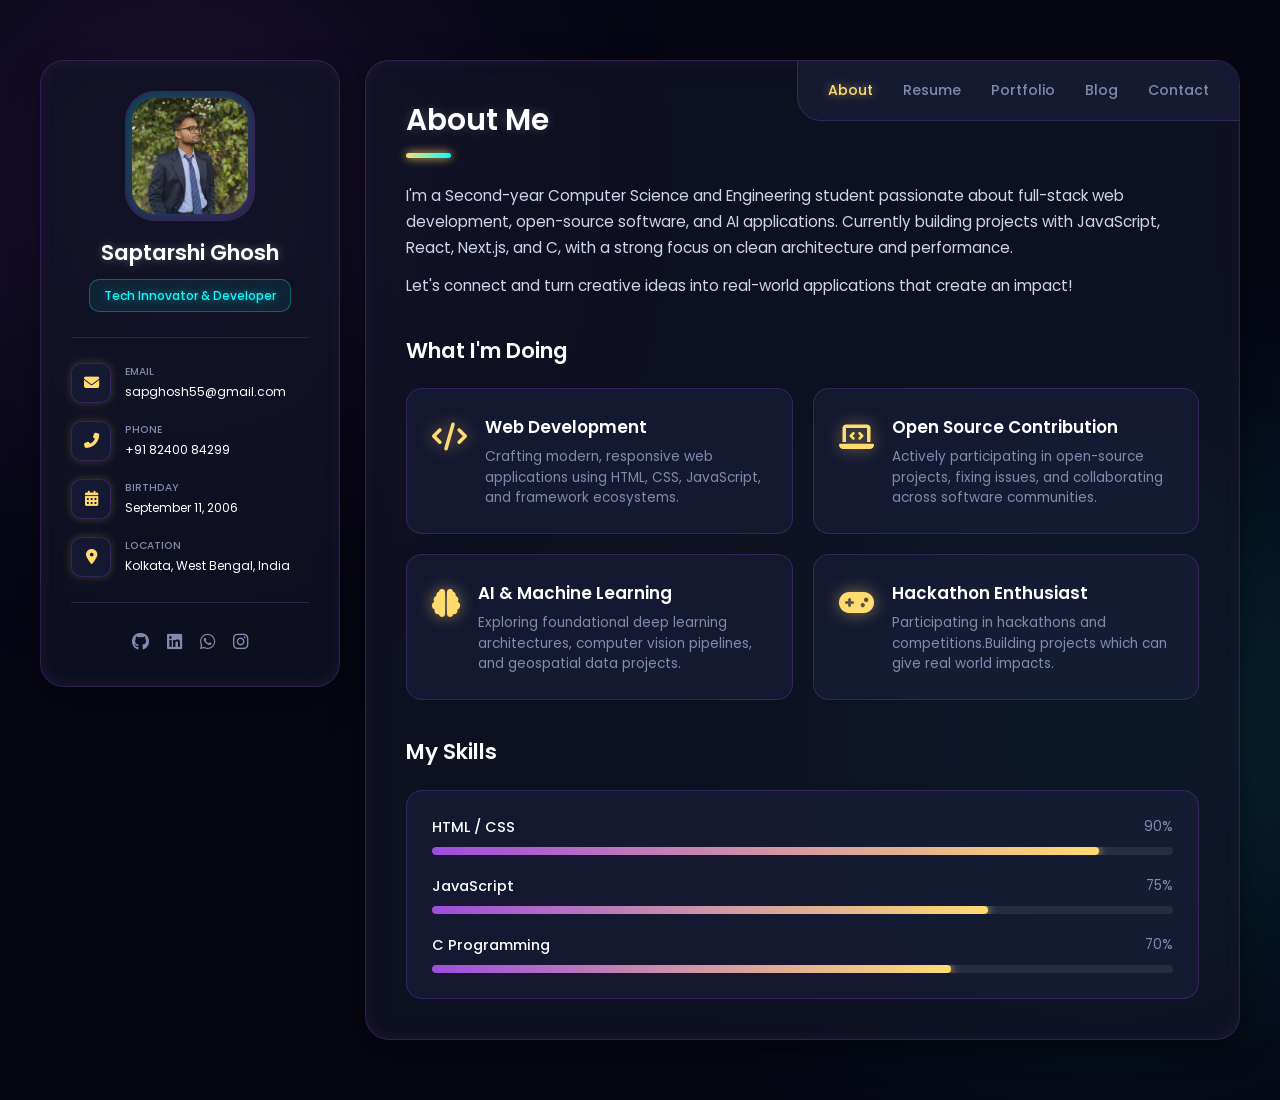
==== index.html @ 4996ea1c "changed formats" ====
<!DOCTYPE html>
<html lang="en">

<head>
  <meta charset="UTF-8">
  <meta name="viewport" content="width=device-width, initial-scale=1.0">
  <title>Saptarshi Ghosh — Portfolio</title>
  <link rel="stylesheet" href="style.css">

  <!-- Google Fonts: Poppins -->
  <link rel="preconnect" href="https://fonts.googleapis.com">
  <link rel="preconnect" href="https://fonts.gstatic.com" crossorigin>
  <link href="https://fonts.googleapis.com/css2?family=Poppins:wght@300;400;500;600;700&display=swap" rel="stylesheet">

  <!-- Font Awesome Icons -->
  <link rel="stylesheet" href="https://cdnjs.cloudflare.com/ajax/libs/font-awesome/6.5.0/css/all.min.css">

  <!-- Google Analytics -->
  <script async src="https://www.googletagmanager.com/gtag/js?id=G-98OLQV9E3Q"></script>
  <script>
    window.dataLayer = window.dataLayer || [];
    function gtag() { dataLayer.push(arguments); }
    gtag('js', new Date());
    gtag('config', 'G-98OLQV9E3Q');
  </script>
</head>

<body>

  <div class="main-container">

    <!-- LEFT SIDEBAR -->
    <aside class="sidebar">
      <div class="sidebar-info">
        <div class="avatar-box">
          <img src="photo.jpeg" alt="Saptarshi Ghosh">
        </div>

        <h1 class="name">Saptarshi Ghosh</h1>
        <p class="title">Tech Innovator & Developer</p>
      </div>

      <div class="separator"></div>

      <div class="contacts-list">
        <div class="contact-item">
          <div class="icon-box">
            <i class="fas fa-envelope"></i>
          </div>
          <div class="contact-info">
            <p class="contact-title">EMAIL</p>
            <a href="mailto:sapghosh55@gmail.com" class="contact-link">sapghosh55@gmail.com</a>
          </div>
        </div>

        <div class="contact-item">
          <div class="icon-box">
            <i class="fas fa-phone-alt"></i>
          </div>
          <div class="contact-info">
            <p class="contact-title">PHONE</p>
            <a href="tel:+918240084299" class="contact-link">+91 82400 84299</a>
          </div>
        </div>

        <div class="contact-item">
          <div class="icon-box">
            <i class="fas fa-calendar-alt"></i>
          </div>
          <div class="contact-info">
            <p class="contact-title">BIRTHDAY</p>
            <time datetime="2006-09-11">September 11, 2006</time>
          </div>
        </div>

        <div class="contact-item">
          <div class="icon-box">
            <i class="fas fa-map-marker-alt"></i>
          </div>
          <div class="contact-info">
            <p class="contact-title">LOCATION</p>
            <address>Kolkata, West Bengal, India</address>
          </div>
        </div>
      </div>

      <div class="separator"></div>

      <div class="sidebar-socials">
        <a href="https://github.com/sapghosh55-lab" target="_blank"><i class="fab fa-github"></i></a>
        <a href="https://linkedin.com/in/saptarshi-ghosh-217566382" target="_blank"><i class="fab fa-linkedin"></i></a>
        <a href="https://wa.me/918240084299" target="_blank"><i class="fab fa-whatsapp"></i></a>
        <a href="https://instagram.com/rogersrift" target="_blank"><i class="fab fa-instagram"></i></a>
      </div>
    </aside>

    <!-- MAIN CONTENT AREA -->
    <main class="main-content">

      <!-- NAVBAR -->
      <nav class="navbar">
        <ul class="navbar-list">
          <li class="navbar-item"><a href="#about" class="navbar-link active">About</a></li>
          <li class="navbar-item"><a href="#resume" class="navbar-link">Resume</a></li>
          <li class="navbar-item"><a href="#portfolio" class="navbar-link">Portfolio</a></li>
          <li class="navbar-item"><a href="#blog" class="navbar-link">Blog</a></li>
          <li class="navbar-item"><a href="#contact" class="navbar-link">Contact</a></li>
        </ul>
      </nav>

      <!-- ABOUT SECTION -->
      <section id="about" class="tab-content active">
        <header>
          <h2 class="article-title">About Me</h2>
        </header>

        <section class="about-text">
          <p>
            I'm a Second-year Computer Science and Engineering student passionate about full-stack web development,
            open-source software, and AI applications. Currently building projects with JavaScript, React, Next.js, and
            C, with a strong focus on clean architecture and performance.
          </p>
          <p>
            Let's connect and turn creative ideas into real-world applications that create an impact!
          </p>
        </section>

        <!-- WHAT I'M DOING -->
        <section class="service">
          <h3 class="service-title">What I'm Doing</h3>

          <div class="service-grid">

            <div class="service-item">
              <div class="service-icon-box">
                <i class="fas fa-code"></i>
              </div>
              <div class="service-content-box">
                <h4 class="service-item-title">Web Development</h4>
                <p class="service-item-text">
                  Crafting modern, responsive web applications using HTML, CSS, JavaScript, and framework ecosystems.
                </p>
              </div>
            </div>

            <div class="service-item">
              <div class="service-icon-box">
                <i class="fas fa-laptop-code"></i>
              </div>
              <div class="service-content-box">
                <h4 class="service-item-title">Open Source Contribution</h4>
                <p class="service-item-text">
                  Actively participating in open-source projects, fixing issues, and collaborating across software
                  communities.
                </p>
              </div>
            </div>

            <div class="service-item">
              <div class="service-icon-box">
                <i class="fas fa-brain"></i>
              </div>
              <div class="service-content-box">
                <h4 class="service-item-title">AI & Machine Learning</h4>
                <p class="service-item-text">
                  Exploring foundational deep learning architectures, computer vision pipelines, and geospatial data
                  projects.
                </p>
              </div>
            </div>

            <div class="service-item">
              <div class="service-icon-box">
                <i class="fas fa-gamepad"></i>
              </div>
              <div class="service-content-box">
                <h4 class="service-item-title">Hackathon Enthusiast</h4>
                <p class="service-item-text">
                  Participating in hackathons and competitions.Building projects which can give real world impacts.
                </p>
              </div>
            </div>

          </div>
        </section>

        <!-- SKILLS SECTION -->
        <section class="skills">
          <h3 class="service-title">My Skills</h3>
          <ul class="skills-list content-card">
            <li class="skills-item">
              <div class="title-wrapper">
                <h5 class="h5">HTML / CSS</h5>
                <data value="90">90%</data>
              </div>
              <div class="skill-progress-bg">
                <div class="skill-progress-fill" style="width: 90%;"></div>
              </div>
            </li>
            <li class="skills-item">
              <div class="title-wrapper">
                <h5 class="h5">JavaScript</h5>
                <data value="75">75%</data>
              </div>
              <div class="skill-progress-bg">
                <div class="skill-progress-fill" style="width: 75%;"></div>
              </div>
            </li>
            <li class="skills-item">
              <div class="title-wrapper">
                <h5 class="h5">C Programming</h5>
                <data value="70">70%</data>
              </div>
              <div class="skill-progress-bg">
                <div class="skill-progress-fill" style="width: 70%;"></div>
              </div>
            </li>
          </ul>
        </section>

      </section>

    </main>

  </div>

  <script>
    // Tab switching logic for top navigation
    const navLinks = document.querySelectorAll('.navbar-link');
    navLinks.forEach(link => {
      link.addEventListener('click', function (e) {
        navLinks.forEach(item => item.classList.remove('active'));
        this.classList.add('active');
      });
    });
  </script>

</body>

</html>
---- style.css ----
/* MODERN EYE-CATCHING NEON DASHBOARD THEME */
:root {
    --bg-main: #060713;
    --bg-card: rgba(18, 20, 38, 0.7);
    --bg-card-alt: rgba(28, 32, 60, 0.6);

    --text-white: #ffffff;
    --text-gray: #d0d5ed;
    --text-muted: #828aaf;

    /* Neon Palette */
    --neon-yellow: #ffdb70;
    --neon-cyan: #00ffff;
    --neon-purple: #9d4edd;
    --neon-pink: #ff007f;

    --border-color: rgba(157, 78, 221, 0.25);
    --border-glow: rgba(0, 255, 255, 0.3);

    --font-family: 'Poppins', sans-serif;
    --border-radius-lg: 24px;
    --border-radius-md: 16px;
    --border-radius-sm: 10px;
    --transition: all 0.3s cubic-bezier(0.4, 0, 0.2, 1);
}

* {
    margin: 0;
    padding: 0;
    box-sizing: border-box;
}

body {
    background-color: var(--bg-main);
    color: var(--text-gray);
    font-family: var(--font-family);
    line-height: 1.6;
    padding: 60px 12px;
    display: flex;
    justify-content: center;
    align-items: center;
    min-height: 100vh;
    position: relative;
    overflow-x: hidden;
}

/* GLOWING AMBIENT BACKGROUND GRADIENT ORBS */
body::before,
body::after {
    content: "";
    position: fixed;
    width: 550px;
    height: 550px;
    border-radius: 50%;
    filter: blur(140px);
    z-index: -1;
    pointer-events: none;
    opacity: 0.4;
}

body::before {
    top: -100px;
    left: -100px;
    background: radial-gradient(circle, var(--neon-purple), transparent 70%);
}

body::after {
    bottom: -100px;
    right: -100px;
    background: radial-gradient(circle, var(--neon-cyan), transparent 70%);
}

/* LAYOUT CONTAINER */
.main-container {
    display: flex;
    max-width: 1200px;
    width: 100%;
    gap: 25px;
    align-items: flex-start;
    position: relative;
    z-index: 1;
}

/* SIDEBAR */
.sidebar {
    background: var(--bg-card);
    border: 1px solid var(--border-color);
    backdrop-filter: blur(16px);
    border-radius: var(--border-radius-lg);
    padding: 30px;
    width: 300px;
    flex-shrink: 0;
    position: sticky;
    top: 60px;
    display: flex;
    flex-direction: column;
    align-items: center;
    box-shadow: 0 10px 30px rgba(0, 0, 0, 0.5), inset 0 0 15px rgba(157, 78, 221, 0.1);
    transition: var(--transition);
}

.sidebar:hover {
    border-color: rgba(0, 255, 255, 0.4);
    box-shadow: 0 0 25px rgba(0, 255, 255, 0.2), 0 0 40px rgba(157, 78, 221, 0.2);
}

.sidebar-info {
    text-align: center;
}

.avatar-box {
    background: var(--bg-card-alt);
    border-radius: 30px;
    padding: 6px;
    width: 130px;
    height: 130px;
    margin: 0 auto 15px;
    overflow: hidden;
    position: relative;
    border: 1px solid var(--border-color);
}

.avatar-box::after {
    content: "";
    position: absolute;
    inset: -2px;
    border-radius: 30px;
    background: linear-gradient(135deg, var(--neon-cyan), var(--neon-purple));
    z-index: -1;
    filter: blur(8px);
    opacity: 0.6;
}

.avatar-box img {
    width: 100%;
    height: 100%;
    object-fit: cover;
    border-radius: 24px;
}

.name {
    color: var(--text-white);
    font-size: 1.35rem;
    font-weight: 600;
    margin-bottom: 8px;
    text-shadow: 0 0 10px rgba(255, 255, 255, 0.3);
}

.title {
    color: var(--neon-cyan);
    background: rgba(0, 255, 255, 0.08);
    border: 1px solid rgba(0, 255, 255, 0.3);
    font-size: 0.75rem;
    padding: 6px 14px;
    border-radius: var(--border-radius-sm);
    display: inline-block;
    font-weight: 500;
    text-shadow: 0 0 8px rgba(0, 255, 255, 0.5);
}

.separator {
    width: 100%;
    height: 1px;
    background: var(--border-color);
    margin: 25px 0;
}

.contacts-list {
    width: 100%;
    display: flex;
    flex-direction: column;
    gap: 18px;
}

.contact-item {
    display: flex;
    align-items: center;
    gap: 14px;
}

.icon-box {
    width: 40px;
    height: 40px;
    background: var(--bg-card-alt);
    border-radius: var(--border-radius-sm);
    display: flex;
    align-items: center;
    justify-content: center;
    color: var(--neon-yellow);
    font-size: 0.95rem;
    border: 1px solid var(--border-color);
    box-shadow: 0 0 10px rgba(255, 219, 112, 0.2);
}

.contact-info {
    font-size: 0.75rem;
    overflow: hidden;
}

.contact-title {
    color: var(--text-muted);
    font-size: 0.65rem;
    text-transform: uppercase;
    font-weight: 500;
    margin-bottom: 2px;
}

.contact-link,
.contact-info time,
.contact-info address {
    color: var(--text-white);
    text-decoration: none;
    font-style: normal;
    font-weight: 400;
    white-space: nowrap;
    overflow: hidden;
    text-overflow: ellipsis;
    display: block;
}

.contact-link:hover {
    color: var(--neon-cyan);
    text-shadow: 0 0 8px var(--neon-cyan);
}

.sidebar-socials {
    display: flex;
    gap: 18px;
}

.sidebar-socials a {
    color: var(--text-muted);
    font-size: 1.1rem;
    transition: var(--transition);
}

.sidebar-socials a:hover {
    color: var(--neon-cyan);
    transform: scale(1.2);
    text-shadow: 0 0 10px var(--neon-cyan);
}

/* MAIN CONTENT CONTAINER */
.main-content {
    background: var(--bg-card);
    border: 1px solid var(--border-color);
    backdrop-filter: blur(16px);
    border-radius: var(--border-radius-lg);
    padding: 35px 40px 40px;
    flex-grow: 1;
    position: relative;
    box-shadow: 0 10px 30px rgba(0, 0, 0, 0.5), inset 0 0 15px rgba(157, 78, 221, 0.1);
}

/* TOP NAVBAR */
.navbar {
    position: absolute;
    top: 0;
    right: 0;
    background: var(--bg-card-alt);
    border-bottom: 1px solid var(--border-color);
    border-left: 1px solid var(--border-color);
    backdrop-filter: blur(12px);
    border-radius: 0 var(--border-radius-lg) 0 var(--border-radius-lg);
    padding: 0 30px;
    z-index: 10;
}

.navbar-list {
    display: flex;
    gap: 30px;
    list-style: none;
}

.navbar-link {
    color: var(--text-muted);
    text-decoration: none;
    font-size: 0.88rem;
    font-weight: 500;
    padding: 18px 0;
    display: block;
    transition: var(--transition);
}

.navbar-link:hover,
.navbar-link.active {
    color: var(--neon-yellow);
    text-shadow: 0 0 10px rgba(255, 219, 112, 0.6);
}

/* SECTION TITLES */
.article-title {
    color: var(--text-white);
    font-size: 1.85rem;
    font-weight: 600;
    position: relative;
    padding-bottom: 15px;
    margin-bottom: 25px;
    text-shadow: 0 0 12px rgba(255, 255, 255, 0.2);
}

.article-title::after {
    content: "";
    position: absolute;
    bottom: 0;
    left: 0;
    width: 45px;
    height: 5px;
    background: linear-gradient(90deg, var(--neon-yellow), var(--neon-cyan));
    border-radius: 3px;
    box-shadow: 0 0 10px var(--neon-yellow);
}

.about-text {
    color: var(--text-gray);
    font-size: 0.95rem;
    line-height: 1.7;
    margin-bottom: 35px;
}

.about-text p {
    margin-bottom: 12px;
}

/* WHAT I'M DOING CARDS */
.service-title {
    color: var(--text-white);
    font-size: 1.35rem;
    font-weight: 600;
    margin-bottom: 20px;
}

.service-grid {
    display: grid;
    grid-template-columns: repeat(2, 1fr);
    gap: 20px;
    margin-bottom: 35px;
}

.service-item {
    background: var(--bg-card-alt);
    border: 1px solid var(--border-color);
    border-radius: var(--border-radius-md);
    padding: 25px;
    display: flex;
    gap: 18px;
    align-items: flex-start;
    transition: var(--transition);
}

.service-item:hover {
    border-color: var(--neon-cyan);
    transform: translateY(-4px);
    box-shadow: 0 0 20px rgba(0, 255, 255, 0.25);
}

.service-icon-box {
    color: var(--neon-yellow);
    font-size: 1.75rem;
    flex-shrink: 0;
    margin-top: 2px;
    filter: drop-shadow(0 0 8px rgba(255, 219, 112, 0.5));
}

.service-item-title {
    color: var(--text-white);
    font-size: 1.05rem;
    font-weight: 600;
    margin-bottom: 6px;
}

.service-item-text {
    color: var(--text-muted);
    font-size: 0.85rem;
    line-height: 1.5;
}

/* SKILLS SECTION */
.skills-list {
    background: var(--bg-card-alt);
    border: 1px solid var(--border-color);
    border-radius: var(--border-radius-md);
    padding: 25px;
    list-style: none;
    display: flex;
    flex-direction: column;
    gap: 20px;
}

.title-wrapper {
    display: flex;
    justify-content: space-between;
    margin-bottom: 8px;
}

.title-wrapper h5 {
    color: var(--text-white);
    font-size: 0.9rem;
    font-weight: 500;
}

.title-wrapper data {
    color: var(--text-muted);
    font-size: 0.85rem;
}

.skill-progress-bg {
    background: rgba(255, 255, 255, 0.08);
    height: 8px;
    border-radius: 10px;
    overflow: hidden;
}

.skill-progress-fill {
    background: linear-gradient(90deg, var(--neon-purple), var(--neon-yellow));
    height: 100%;
    border-radius: 10px;
    box-shadow: 0 0 10px var(--neon-yellow);
}

/* RESPONSIVE DESIGN */
@media (max-width: 992px) {
    .main-container {
        flex-direction: column;
    }

    .sidebar {
        width: 100%;
        position: static;
    }

    .navbar {
        position: static;
        border-radius: var(--border-radius-md);
        margin-bottom: 25px;
        width: 100%;
    }

    .navbar-list {
        justify-content: space-around;
    }

    .service-grid {
        grid-template-columns: 1fr;
    }
}
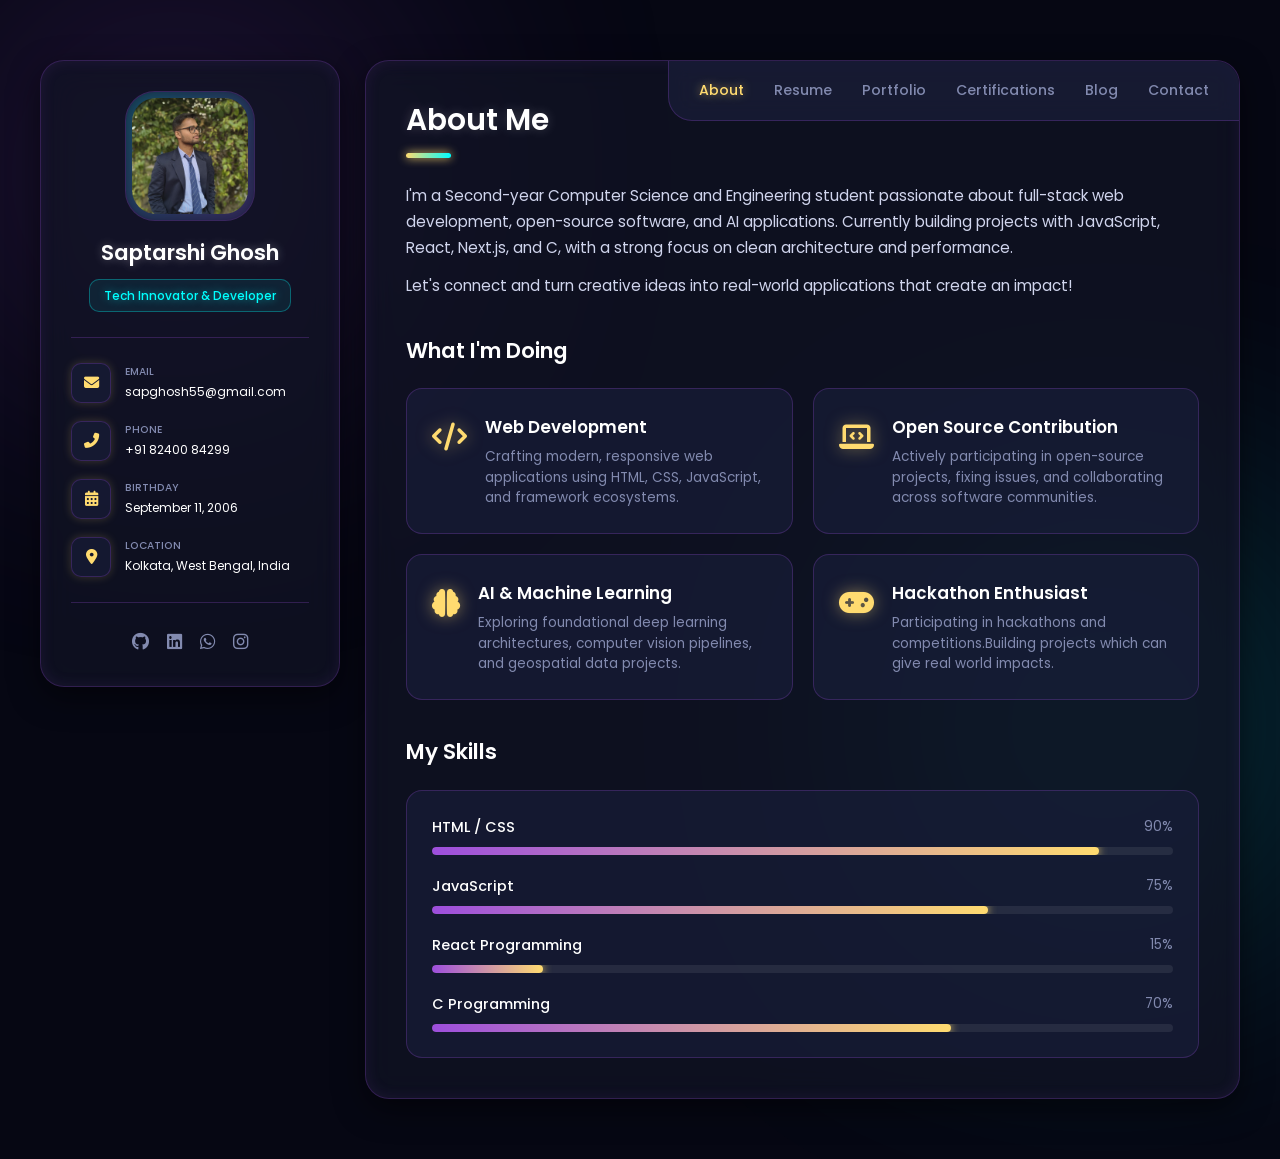
==== commit 2cc904ed: "new skills added" ====
--- a/index.html
+++ b/index.html
@@ -103,6 +103,7 @@
           <li class="navbar-item"><a href="#about" class="navbar-link active">About</a></li>
           <li class="navbar-item"><a href="#resume" class="navbar-link">Resume</a></li>
           <li class="navbar-item"><a href="#portfolio" class="navbar-link">Portfolio</a></li>
+          <li class="navbar-item"><a href="#certifications" class="navbar-link">Certifications</a></li>
           <li class="navbar-item"><a href="#blog" class="navbar-link">Blog</a></li>
           <li class="navbar-item"><a href="#contact" class="navbar-link">Contact</a></li>
         </ul>
@@ -208,6 +209,15 @@
             </li>
             <li class="skills-item">
               <div class="title-wrapper">
+                <h5 class="h5">React Programming</h5>
+                <data value="15">15%</data>
+              </div>
+              <div class="skill-progress-bg">
+                <div class="skill-progress-fill" style="width: 15%;"></div>
+              </div>
+            </li>
+            <li class="skills-item">
+              <div class="title-wrapper">
                 <h5 class="h5">C Programming</h5>
                 <data value="70">70%</data>
               </div>
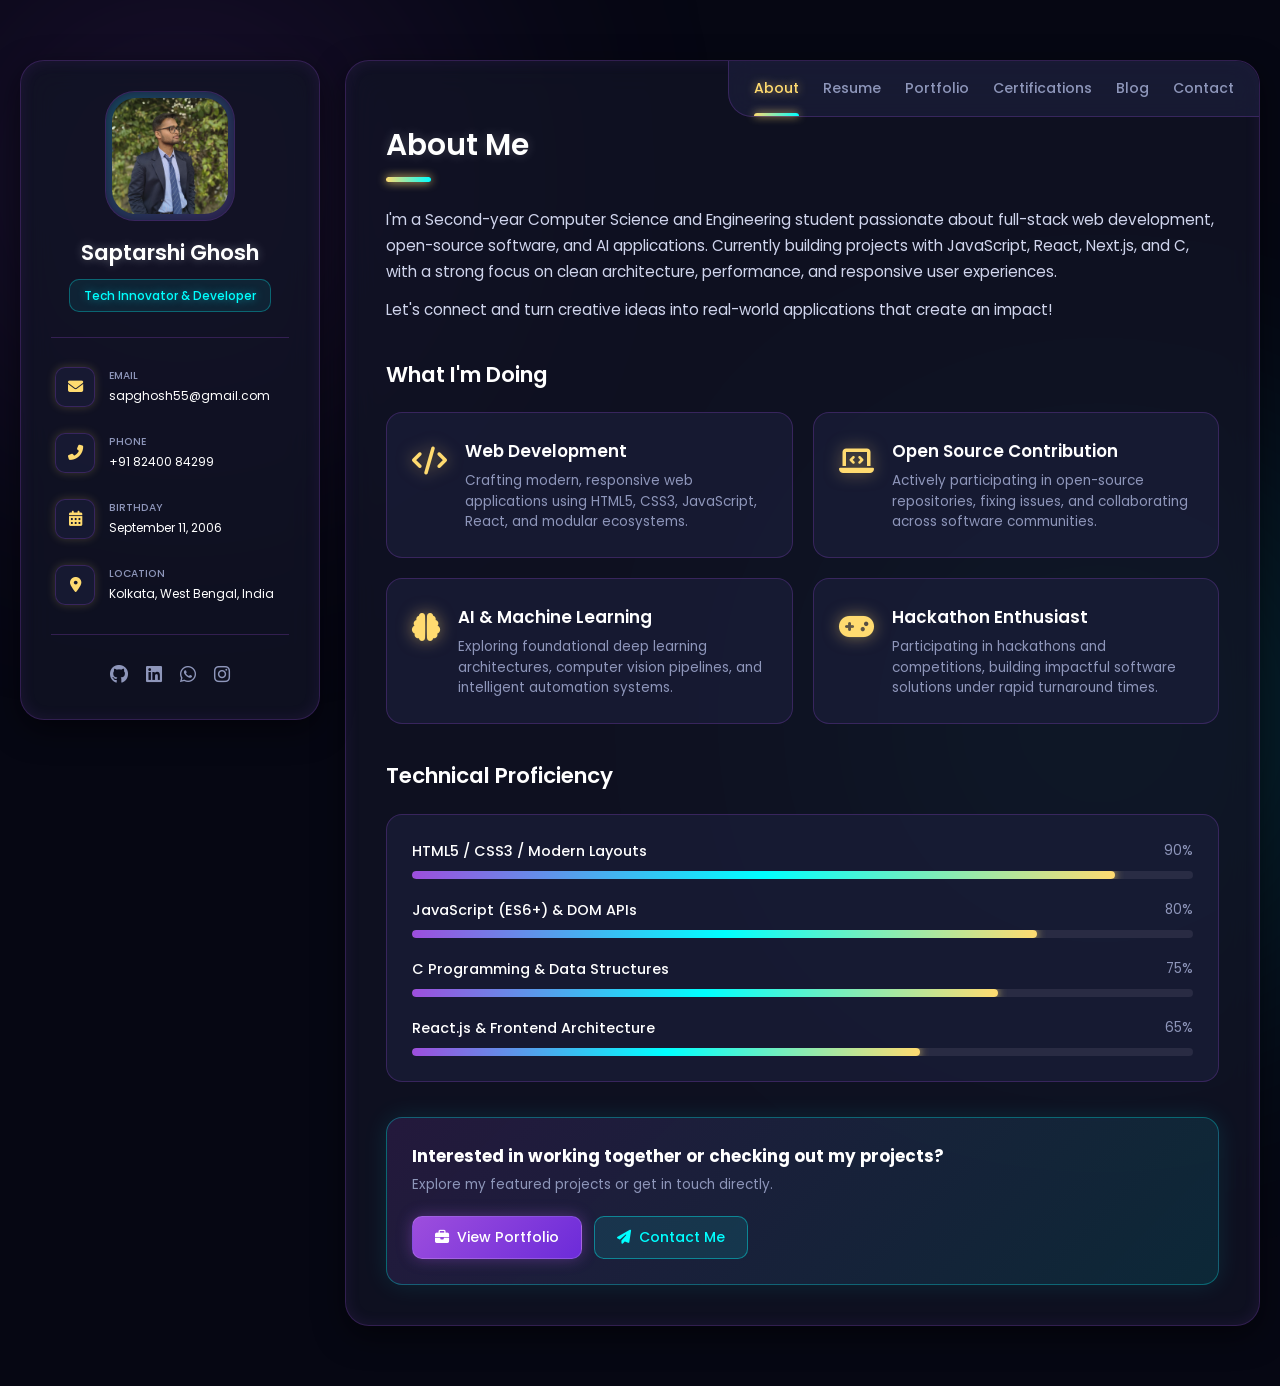
==== commit 8521e525: "added js file" ====
--- a/index.html
+++ b/index.html
@@ -5,6 +5,7 @@
   <meta charset="UTF-8">
   <meta name="viewport" content="width=device-width, initial-scale=1.0">
   <title>Saptarshi Ghosh — Portfolio</title>
+  <meta name="description" content="Personal portfolio of Saptarshi Ghosh, Tech Innovator, Full-Stack Web Developer, and CSE Student showcasing web apps, games, skills, and certifications.">
   <link rel="stylesheet" href="style.css">
 
   <!-- Google Fonts: Poppins -->
@@ -40,57 +41,65 @@
         <p class="title">Tech Innovator & Developer</p>
       </div>
 
-      <div class="separator"></div>
-
-      <div class="contacts-list">
-        <div class="contact-item">
-          <div class="icon-box">
-            <i class="fas fa-envelope"></i>
-          </div>
-          <div class="contact-info">
-            <p class="contact-title">EMAIL</p>
-            <a href="mailto:sapghosh55@gmail.com" class="contact-link">sapghosh55@gmail.com</a>
-          </div>
-        </div>
-
-        <div class="contact-item">
-          <div class="icon-box">
-            <i class="fas fa-phone-alt"></i>
-          </div>
-          <div class="contact-info">
-            <p class="contact-title">PHONE</p>
-            <a href="tel:+918240084299" class="contact-link">+91 82400 84299</a>
-          </div>
-        </div>
-
-        <div class="contact-item">
-          <div class="icon-box">
-            <i class="fas fa-calendar-alt"></i>
-          </div>
-          <div class="contact-info">
-            <p class="contact-title">BIRTHDAY</p>
-            <time datetime="2006-09-11">September 11, 2006</time>
-          </div>
-        </div>
-
-        <div class="contact-item">
-          <div class="icon-box">
-            <i class="fas fa-map-marker-alt"></i>
-          </div>
-          <div class="contact-info">
-            <p class="contact-title">LOCATION</p>
-            <address>Kolkata, West Bengal, India</address>
-          </div>
-        </div>
-      </div>
-
-      <div class="separator"></div>
-
-      <div class="sidebar-socials">
-        <a href="https://github.com/sapghosh55-lab" target="_blank"><i class="fab fa-github"></i></a>
-        <a href="https://linkedin.com/in/saptarshi-ghosh-217566382" target="_blank"><i class="fab fa-linkedin"></i></a>
-        <a href="https://wa.me/918240084299" target="_blank"><i class="fab fa-whatsapp"></i></a>
-        <a href="https://instagram.com/rogersrift" target="_blank"><i class="fab fa-instagram"></i></a>
+      <!-- Mobile Toggle Button -->
+      <button class="sidebar-toggle-btn" data-sidebar-btn aria-label="Toggle contact details">
+        <span>Show Contacts</span>
+        <i class="fas fa-chevron-down"></i>
+      </button>
+
+      <div class="sidebar-more-info">
+        <div class="separator"></div>
+
+        <div class="contacts-list">
+          <div class="contact-item" data-copy="sapghosh55@gmail.com" title="Click to copy email">
+            <div class="icon-box">
+              <i class="fas fa-envelope"></i>
+            </div>
+            <div class="contact-info">
+              <p class="contact-title">EMAIL</p>
+              <a href="mailto:sapghosh55@gmail.com" class="contact-link">sapghosh55@gmail.com</a>
+            </div>
+          </div>
+
+          <div class="contact-item" data-copy="+918240084299" title="Click to copy phone number">
+            <div class="icon-box">
+              <i class="fas fa-phone-alt"></i>
+            </div>
+            <div class="contact-info">
+              <p class="contact-title">PHONE</p>
+              <a href="tel:+918240084299" class="contact-link">+91 82400 84299</a>
+            </div>
+          </div>
+
+          <div class="contact-item">
+            <div class="icon-box">
+              <i class="fas fa-calendar-alt"></i>
+            </div>
+            <div class="contact-info">
+              <p class="contact-title">BIRTHDAY</p>
+              <time datetime="2006-09-11">September 11, 2006</time>
+            </div>
+          </div>
+
+          <div class="contact-item">
+            <div class="icon-box">
+              <i class="fas fa-map-marker-alt"></i>
+            </div>
+            <div class="contact-info">
+              <p class="contact-title">LOCATION</p>
+              <address>Kolkata, West Bengal, India</address>
+            </div>
+          </div>
+        </div>
+
+        <div class="separator"></div>
+
+        <div class="sidebar-socials">
+          <a href="https://github.com/sapghosh55-lab" target="_blank" aria-label="GitHub"><i class="fab fa-github"></i></a>
+          <a href="https://linkedin.com/in/saptarshi-ghosh-217566382" target="_blank" aria-label="LinkedIn"><i class="fab fa-linkedin"></i></a>
+          <a href="https://wa.me/918240084299" target="_blank" aria-label="WhatsApp"><i class="fab fa-whatsapp"></i></a>
+          <a href="https://instagram.com/rogersrift" target="_blank" aria-label="Instagram"><i class="fab fa-instagram"></i></a>
+        </div>
       </div>
     </aside>
 
@@ -109,7 +118,7 @@
         </ul>
       </nav>
 
-      <!-- ABOUT SECTION -->
+      <!-- ================= 1. ABOUT SECTION ================= -->
       <section id="about" class="tab-content active">
         <header>
           <h2 class="article-title">About Me</h2>
@@ -119,7 +128,7 @@
           <p>
             I'm a Second-year Computer Science and Engineering student passionate about full-stack web development,
             open-source software, and AI applications. Currently building projects with JavaScript, React, Next.js, and
-            C, with a strong focus on clean architecture and performance.
+            C, with a strong focus on clean architecture, performance, and responsive user experiences.
           </p>
           <p>
             Let's connect and turn creative ideas into real-world applications that create an impact!
@@ -139,7 +148,7 @@
               <div class="service-content-box">
                 <h4 class="service-item-title">Web Development</h4>
                 <p class="service-item-text">
-                  Crafting modern, responsive web applications using HTML, CSS, JavaScript, and framework ecosystems.
+                  Crafting modern, responsive web applications using HTML5, CSS3, JavaScript, React, and modular ecosystems.
                 </p>
               </div>
             </div>
@@ -151,8 +160,7 @@
               <div class="service-content-box">
                 <h4 class="service-item-title">Open Source Contribution</h4>
                 <p class="service-item-text">
-                  Actively participating in open-source projects, fixing issues, and collaborating across software
-                  communities.
+                  Actively participating in open-source repositories, fixing issues, and collaborating across software communities.
                 </p>
               </div>
             </div>
@@ -164,8 +172,7 @@
               <div class="service-content-box">
                 <h4 class="service-item-title">AI & Machine Learning</h4>
                 <p class="service-item-text">
-                  Exploring foundational deep learning architectures, computer vision pipelines, and geospatial data
-                  projects.
+                  Exploring foundational deep learning architectures, computer vision pipelines, and intelligent automation systems.
                 </p>
               </div>
             </div>
@@ -177,7 +184,7 @@
               <div class="service-content-box">
                 <h4 class="service-item-title">Hackathon Enthusiast</h4>
                 <p class="service-item-text">
-                  Participating in hackathons and competitions.Building projects which can give real world impacts.
+                  Participating in hackathons and competitions, building impactful software solutions under rapid turnaround times.
                 </p>
               </div>
             </div>
@@ -187,63 +194,613 @@
 
         <!-- SKILLS SECTION -->
         <section class="skills">
-          <h3 class="service-title">My Skills</h3>
+          <h3 class="service-title">Technical Proficiency</h3>
           <ul class="skills-list content-card">
             <li class="skills-item">
               <div class="title-wrapper">
-                <h5 class="h5">HTML / CSS</h5>
+                <h5 class="h5">HTML5 / CSS3 / Modern Layouts</h5>
                 <data value="90">90%</data>
               </div>
               <div class="skill-progress-bg">
-                <div class="skill-progress-fill" style="width: 90%;"></div>
+                <div class="skill-progress-fill" data-width="90%" style="width: 90%;"></div>
               </div>
             </li>
             <li class="skills-item">
               <div class="title-wrapper">
-                <h5 class="h5">JavaScript</h5>
-                <data value="75">75%</data>
+                <h5 class="h5">JavaScript (ES6+) & DOM APIs</h5>
+                <data value="80">80%</data>
               </div>
               <div class="skill-progress-bg">
-                <div class="skill-progress-fill" style="width: 75%;"></div>
+                <div class="skill-progress-fill" data-width="80%" style="width: 80%;"></div>
               </div>
             </li>
             <li class="skills-item">
               <div class="title-wrapper">
-                <h5 class="h5">React Programming</h5>
-                <data value="15">15%</data>
+                <h5 class="h5">C Programming & Data Structures</h5>
+                <data value="75">75%</data>
               </div>
               <div class="skill-progress-bg">
-                <div class="skill-progress-fill" style="width: 15%;"></div>
+                <div class="skill-progress-fill" data-width="75%" style="width: 75%;"></div>
               </div>
             </li>
             <li class="skills-item">
               <div class="title-wrapper">
-                <h5 class="h5">C Programming</h5>
-                <data value="70">70%</data>
+                <h5 class="h5">React.js & Frontend Architecture</h5>
+                <data value="65">65%</data>
               </div>
               <div class="skill-progress-bg">
-                <div class="skill-progress-fill" style="width: 70%;"></div>
+                <div class="skill-progress-fill" data-width="65%" style="width: 65%;"></div>
               </div>
             </li>
           </ul>
         </section>
 
+        <!-- QUICK CTA BANNER -->
+        <div class="about-cta-banner">
+          <div class="cta-text">
+            <h4>Interested in working together or checking out my projects?</h4>
+            <p>Explore my featured projects or get in touch directly.</p>
+          </div>
+          <div class="cta-buttons">
+            <button class="btn btn-primary" onclick="navigateToTab('portfolio')">
+              <i class="fas fa-briefcase"></i> View Portfolio
+            </button>
+            <button class="btn btn-secondary" onclick="navigateToTab('contact')">
+              <i class="fas fa-paper-plane"></i> Contact Me
+            </button>
+          </div>
+        </div>
+
       </section>
 
+      <!-- ================= 2. RESUME SECTION ================= -->
+      <section id="resume" class="tab-content">
+        <header class="section-header-flex">
+          <h2 class="article-title">Resume</h2>
+          <div class="resume-actions">
+            <a href="resume.pdf" download="Saptarshi_Ghosh_Resume.pdf" class="btn btn-primary btn-sm">
+              <i class="fas fa-download"></i> Download CV
+            </a>
+            <a href="resume.pdf" target="_blank" class="btn btn-secondary btn-sm">
+              <i class="fas fa-external-link-alt"></i> Preview CV
+            </a>
+          </div>
+        </header>
+
+        <!-- EDUCATION TIMELINE -->
+        <section class="timeline">
+          <div class="title-wrapper">
+            <div class="icon-box">
+              <i class="fas fa-graduation-cap"></i>
+            </div>
+            <h3 class="h3">Education</h3>
+          </div>
+
+          <ol class="timeline-list">
+            <li class="timeline-item">
+              <h4 class="h4 timeline-item-title">Bachelor of Technology in Computer Science and Engineering</h4>
+              <span class="timeline-badge">2024 — Present</span>
+              <p class="timeline-text">
+                Studying core computer science curriculum, data structures & algorithms, computer architecture, object-oriented programming, and operating systems.
+              </p>
+            </li>
+
+            <li class="timeline-item">
+              <h4 class="h4 timeline-item-title">Higher Secondary Education (Class XII - Science)</h4>
+              <span class="timeline-badge">2022 — 2024</span>
+              <p class="timeline-text">
+                Completed higher secondary education majoring in Physics, Chemistry, and Mathematics with a strong analytical foundation.
+              </p>
+            </li>
+          </ol>
+        </section>
+
+        <!-- EXPERIENCE / LEADERSHIP TIMELINE -->
+        <section class="timeline">
+          <div class="title-wrapper">
+            <div class="icon-box">
+              <i class="fas fa-briefcase"></i>
+            </div>
+            <h3 class="h3">Experience & Activities</h3>
+          </div>
+
+          <ol class="timeline-list">
+            <li class="timeline-item">
+              <h4 class="h4 timeline-item-title">Open Source Developer & Contributor</h4>
+              <span class="timeline-badge">2025 — Present</span>
+              <p class="timeline-text">
+                Contributing to open-source developer tooling, documentation, and frontend bug fixes on GitHub. Building reusable web widgets and algorithms.
+              </p>
+            </li>
+
+            <li class="timeline-item">
+              <h4 class="h4 timeline-item-title">Hackathon Participant & Project Lead</h4>
+              <span class="timeline-badge">2025 — Present</span>
+              <p class="timeline-text">
+                Collaborating with multidisciplinary teams to architect, design, and deploy full-stack prototypes and interactive web solutions within 24-48 hour hackathons.
+              </p>
+            </li>
+          </ol>
+        </section>
+
+        <!-- SKILLS CATEGORIES PILLS -->
+        <section class="skill-categories">
+          <h3 class="service-title">Technical Expertise</h3>
+          <div class="skills-pill-grid">
+            <div class="skill-category-card">
+              <div class="category-header">
+                <i class="fas fa-code"></i>
+                <h4>Languages</h4>
+              </div>
+              <div class="pills-wrapper">
+                <span class="skill-pill">C</span>
+                <span class="skill-pill">JavaScript (ES6+)</span>
+                <span class="skill-pill">HTML5</span>
+                <span class="skill-pill">CSS3</span>
+                <span class="skill-pill">Python (Basics)</span>
+              </div>
+            </div>
+
+            <div class="skill-category-card">
+              <div class="category-header">
+                <i class="fas fa-layer-group"></i>
+                <h4>Frameworks & Tools</h4>
+              </div>
+              <div class="pills-wrapper">
+                <span class="skill-pill">React.js</span>
+                <span class="skill-pill">Git & GitHub</span>
+                <span class="skill-pill">VS Code</span>
+                <span class="skill-pill">Vercel</span>
+                <span class="skill-pill">REST APIs</span>
+              </div>
+            </div>
+          </div>
+        </section>
+      </section>
+
+      <!-- ================= 3. PORTFOLIO SECTION ================= -->
+      <section id="portfolio" class="tab-content">
+        <header>
+          <h2 class="article-title">Portfolio</h2>
+        </header>
+
+        <!-- FILTER BUTTONS -->
+        <ul class="filter-list">
+          <li class="filter-item">
+            <button class="filter-btn active" data-filter="all">All</button>
+          </li>
+          <li class="filter-item">
+            <button class="filter-btn" data-filter="web-development">Web Development</button>
+          </li>
+          <li class="filter-item">
+            <button class="filter-btn" data-filter="games">Interactive Games</button>
+          </li>
+          <li class="filter-item">
+            <button class="filter-btn" data-filter="api-apps">APIs & Utilities</button>
+          </li>
+        </ul>
+
+        <!-- PROJECTS GRID -->
+        <div class="project-grid">
+
+          <!-- Tic Tac Toe Card -->
+          <div class="project-item" data-category="games">
+            <div class="project-card">
+              <figure class="project-img">
+                <img src="tic-tac-toe.png" alt="Tic Tac Toe Game">
+                <div class="project-item-icon-box">
+                  <button class="project-quick-view-btn" data-project-details="tic-tac-toe" title="Quick View">
+                    <i class="fas fa-eye"></i>
+                  </button>
+                </div>
+              </figure>
+              <div class="project-content">
+                <span class="project-category">Interactive Game</span>
+                <h3 class="project-title">Tic Tac Toe Game</h3>
+                <p class="project-desc">
+                  A modern, responsive Tic-Tac-Toe web game with dynamic win detection, turn indicators, and scorekeeping.
+                </p>
+                <div class="project-buttons">
+                  <a href="https://tic-tac-toe-fawn-xi-15.vercel.app/" target="_blank" class="btn btn-sm btn-primary">
+                    <i class="fas fa-play"></i> Live Demo
+                  </a>
+                  <a href="https://github.com/sapghosh55-lab/tic-tac-toe" target="_blank" class="btn btn-sm btn-secondary">
+                    <i class="fab fa-github"></i> GitHub
+                  </a>
+                  <button class="btn btn-sm btn-outline" data-project-details="tic-tac-toe">
+                    <i class="fas fa-info-circle"></i> Info
+                  </button>
+                </div>
+              </div>
+            </div>
+          </div>
+
+          <!-- Rock Paper Scissor Card -->
+          <div class="project-item" data-category="games">
+            <div class="project-card">
+              <figure class="project-img">
+                <img src="rock-paper-scissor.png" alt="Rock Paper Scissor Game">
+                <div class="project-item-icon-box">
+                  <button class="project-quick-view-btn" data-project-details="rock-paper-scissor" title="Quick View">
+                    <i class="fas fa-eye"></i>
+                  </button>
+                </div>
+              </figure>
+              <div class="project-content">
+                <span class="project-category">Interactive Game</span>
+                <h3 class="project-title">Rock Paper Scissor Game</h3>
+                <p class="project-desc">
+                  A fun, animated game featuring smart AI randomized moves, live score tracking, and smooth animations.
+                </p>
+                <div class="project-buttons">
+                  <a href="https://rock-paper-scissor-drab-nine.vercel.app/" target="_blank" class="btn btn-sm btn-primary">
+                    <i class="fas fa-play"></i> Live Demo
+                  </a>
+                  <a href="https://github.com/sapghosh55-lab/rock-paper-scissor" target="_blank" class="btn btn-sm btn-secondary">
+                    <i class="fab fa-github"></i> GitHub
+                  </a>
+                  <button class="btn btn-sm btn-outline" data-project-details="rock-paper-scissor">
+                    <i class="fas fa-info-circle"></i> Info
+                  </button>
+                </div>
+              </div>
+            </div>
+          </div>
+
+          <!-- Currency Exchanger Card -->
+          <div class="project-item" data-category="api-apps">
+            <div class="project-card">
+              <figure class="project-img">
+                <img src="currency-exchanger.png" alt="Currency Exchanger">
+                <div class="project-item-icon-box">
+                  <button class="project-quick-view-btn" data-project-details="currency-exchanger" title="Quick View">
+                    <i class="fas fa-eye"></i>
+                  </button>
+                </div>
+              </figure>
+              <div class="project-content">
+                <span class="project-category">Web Application & API</span>
+                <h3 class="project-title">Currency Exchanger</h3>
+                <p class="project-desc">
+                  A real-time foreign currency exchange converter fetching live rates with country flags and instant calculations.
+                </p>
+                <div class="project-buttons">
+                  <a href="https://currency-exchanger-six-psi.vercel.app/" target="_blank" class="btn btn-sm btn-primary">
+                    <i class="fas fa-play"></i> Live Demo
+                  </a>
+                  <a href="https://github.com/sapghosh55-lab/Currency-exchanger.git" target="_blank" class="btn btn-sm btn-secondary">
+                    <i class="fab fa-github"></i> GitHub
+                  </a>
+                  <button class="btn btn-sm btn-outline" data-project-details="currency-exchanger">
+                    <i class="fas fa-info-circle"></i> Info
+                  </button>
+                </div>
+              </div>
+            </div>
+          </div>
+
+          <!-- Weather App Card -->
+          <div class="project-item" data-category="api-apps">
+            <div class="project-card">
+              <figure class="project-img">
+                <img src="weather-app.png" alt="Weather App">
+                <div class="project-item-icon-box">
+                  <button class="project-quick-view-btn" data-project-details="weather-app" title="Quick View">
+                    <i class="fas fa-eye"></i>
+                  </button>
+                </div>
+              </figure>
+              <div class="project-content">
+                <span class="project-category">Web Application & API</span>
+                <h3 class="project-title">Live Weather App</h3>
+                <p class="project-desc">
+                  Real-time weather forecast application with global city search, humidity metrics, and atmospheric visual effects.
+                </p>
+                <div class="project-buttons">
+                  <a href="https://weather-app-pearl-rho-86.vercel.app/" target="_blank" class="btn btn-sm btn-primary">
+                    <i class="fas fa-play"></i> Live Demo
+                  </a>
+                  <a href="https://github.com/sapghosh55-lab/Weather-app" target="_blank" class="btn btn-sm btn-secondary">
+                    <i class="fab fa-github"></i> GitHub
+                  </a>
+                  <button class="btn btn-sm btn-outline" data-project-details="weather-app">
+                    <i class="fas fa-info-circle"></i> Info
+                  </button>
+                </div>
+              </div>
+            </div>
+          </div>
+
+        </div>
+      </section>
+
+      <!-- ================= 4. CERTIFICATIONS SECTION ================= -->
+      <section id="certifications" class="tab-content">
+        <header>
+          <h2 class="article-title">Certifications & Achievements</h2>
+        </header>
+
+        <div class="certifications-grid">
+
+          <div class="cert-card">
+            <div class="cert-icon-box">
+              <i class="fas fa-certificate"></i>
+            </div>
+            <div class="cert-content">
+              <span class="cert-badge">Verified</span>
+              <h3 class="cert-title">Web Development Fundamentals</h3>
+              <p class="cert-issuer"><i class="fas fa-building"></i> Online Developer Program</p>
+              <p class="cert-desc">Covered semantic HTML5, modern CSS3 styling, responsive grid layouts, and JavaScript DOM manipulation.</p>
+              <div class="cert-tags">
+                <span>HTML5</span>
+                <span>CSS3</span>
+                <span>JavaScript</span>
+              </div>
+            </div>
+          </div>
+
+          <div class="cert-card">
+            <div class="cert-icon-box">
+              <i class="fas fa-award"></i>
+            </div>
+            <div class="cert-content">
+              <span class="cert-badge">Achievement</span>
+              <h3 class="cert-title">Data Structures & Algorithms in C</h3>
+              <p class="cert-issuer"><i class="fas fa-university"></i> Computer Science Core</p>
+              <p class="cert-desc">Mastered linear and non-linear data structures including Linked Lists, Stacks, Queues, Trees, and Sorting algorithms in C.</p>
+              <div class="cert-tags">
+                <span>C Language</span>
+                <span>Data Structures</span>
+                <span>Algorithms</span>
+              </div>
+            </div>
+          </div>
+
+          <div class="cert-card">
+            <div class="cert-icon-box">
+              <i class="fas fa-trophy"></i>
+            </div>
+            <div class="cert-content">
+              <span class="cert-badge">Competition</span>
+              <h3 class="cert-title">Hackathon Finalist & Innovation Award</h3>
+              <p class="cert-issuer"><i class="fas fa-code-branch"></i> Tech Community</p>
+              <p class="cert-desc">Architected and pitched a rapid prototype addressing real-world problem sets with responsive web interfaces.</p>
+              <div class="cert-tags">
+                <span>Hackathon</span>
+                <span>Rapid Prototyping</span>
+                <span>Team Lead</span>
+              </div>
+            </div>
+          </div>
+
+        </div>
+      </section>
+
+      <!-- ================= 5. BLOG SECTION ================= -->
+      <section id="blog" class="tab-content">
+        <header>
+          <h2 class="article-title">Articles & Blog</h2>
+        </header>
+
+        <div class="blog-grid">
+
+          <article class="blog-card">
+            <div class="blog-banner-box">
+              <div class="blog-icon">
+                <i class="fas fa-laptop-code"></i>
+              </div>
+            </div>
+            <div class="blog-content">
+              <div class="blog-meta">
+                <span class="blog-category">Web Dev</span>
+                <span class="dot"></span>
+                <time datetime="2026-02">Feb 2026</time>
+              </div>
+              <h3 class="blog-title">Building My Neon Cyber Portfolio Website</h3>
+              <p class="blog-text">
+                How I designed and engineered an eye-catching, glassmorphic neon portfolio with vanilla JavaScript, CSS custom properties, and SPA routing.
+              </p>
+              <button class="btn btn-sm btn-link" data-blog-id="portfolio-site">
+                Read Article <i class="fas fa-arrow-right"></i>
+              </button>
+            </div>
+          </article>
+
+          <article class="blog-card">
+            <div class="blog-banner-box">
+              <div class="blog-icon">
+                <i class="fas fa-layer-group"></i>
+              </div>
+            </div>
+            <div class="blog-content">
+              <div class="blog-meta">
+                <span class="blog-category">C Language</span>
+                <span class="dot"></span>
+                <time datetime="2026-01">Jan 2026</time>
+              </div>
+              <h3 class="blog-title">Understanding Stack Data Structures in C</h3>
+              <p class="blog-text">
+                A deep dive into LIFO data structures, stack memory management, dynamic pointers, push/pop operations, and real-world compiler applications.
+              </p>
+              <button class="btn btn-sm btn-link" data-blog-id="stack-c-language">
+                Read Article <i class="fas fa-arrow-right"></i>
+              </button>
+            </div>
+          </article>
+
+          <article class="blog-card">
+            <div class="blog-banner-box">
+              <div class="blog-icon">
+                <i class="fas fa-rocket"></i>
+              </div>
+            </div>
+            <div class="blog-content">
+              <div class="blog-meta">
+                <span class="blog-category">Career</span>
+                <span class="dot"></span>
+                <time datetime="2025-12">Dec 2025</time>
+              </div>
+              <h3 class="blog-title">My Journey into Full-Stack Web Development</h3>
+              <p class="blog-text">
+                From basic C code to building interactive web apps, API consumption, open-source collaboration, and participating in hackathons.
+              </p>
+              <button class="btn btn-sm btn-link" data-blog-id="web-dev-journey">
+                Read Article <i class="fas fa-arrow-right"></i>
+              </button>
+            </div>
+          </article>
+
+        </div>
+      </section>
+
+      <!-- ================= 6. CONTACT SECTION ================= -->
+      <section id="contact" class="tab-content">
+        <header>
+          <h2 class="article-title">Contact</h2>
+        </header>
+
+        <!-- DIRECT CONNECT CARDS -->
+        <div class="contact-cards-grid">
+          <a href="mailto:sapghosh55@gmail.com" class="contact-quick-card">
+            <div class="quick-icon-box">
+              <i class="fas fa-envelope"></i>
+            </div>
+            <div class="quick-info">
+              <h4>Email Me</h4>
+              <p>sapghosh55@gmail.com</p>
+            </div>
+          </a>
+
+          <a href="https://linkedin.com/in/saptarshi-ghosh-217566382" target="_blank" class="contact-quick-card">
+            <div class="quick-icon-box">
+              <i class="fab fa-linkedin"></i>
+            </div>
+            <div class="quick-info">
+              <h4>LinkedIn</h4>
+              <p>Connect professionally</p>
+            </div>
+          </a>
+
+          <a href="https://wa.me/918240084299" target="_blank" class="contact-quick-card">
+            <div class="quick-icon-box">
+              <i class="fab fa-whatsapp"></i>
+            </div>
+            <div class="quick-info">
+              <h4>WhatsApp</h4>
+              <p>Instant chat</p>
+            </div>
+          </a>
+        </div>
+
+        <!-- CONTACT FORM -->
+        <section class="contact-form-section">
+          <h3 class="service-title">Send Me a Message</h3>
+
+          <form class="contact-form">
+            <div class="input-wrapper">
+              <div class="form-group">
+                <label for="fullname">Full Name *</label>
+                <input type="text" id="fullname" name="fullname" class="form-input" placeholder="e.g. Alex Johnson" required>
+              </div>
+
+              <div class="form-group">
+                <label for="email">Email Address *</label>
+                <input type="email" id="email" name="email" class="form-input" placeholder="e.g. alex@example.com" required>
+              </div>
+            </div>
+
+            <div class="form-group">
+              <label for="subject">Subject</label>
+              <input type="text" id="subject" name="subject" class="form-input" placeholder="Project collaboration / Inquiry">
+            </div>
+
+            <div class="form-group">
+              <label for="message">Your Message *</label>
+              <textarea id="message" name="message" class="form-input form-textarea" rows="5" placeholder="Hi Saptarshi, I'd like to discuss a project..." required></textarea>
+            </div>
+
+            <button class="btn btn-primary form-btn" type="submit">
+              <i class="fas fa-paper-plane"></i>
+              <span>Send Message</span>
+            </button>
+          </form>
+        </section>
+      </section>
+
     </main>
 
   </div>
 
-  <script>
-    // Tab switching logic for top navigation
-    const navLinks = document.querySelectorAll('.navbar-link');
-    navLinks.forEach(link => {
-      link.addEventListener('click', function (e) {
-        navLinks.forEach(item => item.classList.remove('active'));
-        this.classList.add('active');
-      });
-    });
-  </script>
+  <!-- ================= PROJECT DETAILS MODAL ================= -->
+  <div id="project-modal" class="modal-container" role="dialog" aria-modal="true" aria-labelledby="modal-project-title">
+    <div class="modal-backdrop"></div>
+    <div class="modal-card">
+      <button class="modal-close-btn" aria-label="Close modal">
+        <i class="fas fa-times"></i>
+      </button>
+
+      <div class="modal-body">
+        <div class="modal-media-box">
+          <img id="modal-project-img" src="tic-tac-toe.png" alt="Project preview">
+        </div>
+
+        <div class="modal-details">
+          <span id="modal-project-category" class="project-category">Category</span>
+          <h3 id="modal-project-title" class="modal-title">Project Title</h3>
+          
+          <p id="modal-project-desc" class="modal-desc">Project description goes here.</p>
+
+          <div class="modal-section">
+            <h4>Technologies Used</h4>
+            <div id="modal-project-tags" class="tags-flex"></div>
+          </div>
+
+          <div class="modal-section">
+            <h4>Key Highlights</h4>
+            <ul id="modal-project-features" class="modal-features-list"></ul>
+          </div>
+
+          <div class="modal-action-buttons">
+            <a id="modal-live-link" href="#" target="_blank" class="btn btn-primary">
+              <i class="fas fa-external-link-alt"></i> View Live Demo
+            </a>
+            <a id="modal-github-link" href="#" target="_blank" class="btn btn-secondary">
+              <i class="fab fa-github"></i> View GitHub Repo
+            </a>
+          </div>
+        </div>
+      </div>
+    </div>
+  </div>
+
+  <!-- ================= BLOG READER MODAL ================= -->
+  <div id="blog-modal" class="modal-container" role="dialog" aria-modal="true" aria-labelledby="modal-blog-title">
+    <div class="modal-backdrop"></div>
+    <div class="modal-card modal-card-article">
+      <button class="modal-close-btn" aria-label="Close modal">
+        <i class="fas fa-times"></i>
+      </button>
+
+      <div class="modal-article-header">
+        <div class="modal-article-meta">
+          <span id="modal-blog-category" class="blog-category">Category</span>
+          <span class="dot"></span>
+          <span id="modal-blog-date">Date</span>
+          <span class="dot"></span>
+          <span id="modal-blog-readtime">Read Time</span>
+        </div>
+        <h2 id="modal-blog-title" class="modal-title">Blog Title</h2>
+      </div>
+
+      <div id="modal-blog-body" class="modal-article-body"></div>
+    </div>
+  </div>
+
+  <!-- ================= TOAST NOTIFICATION CONTAINER ================= -->
+  <div id="toast-notification" class="toast-notification"></div>
+
+  <!-- SCRIPT -->
+  <script src="script.js"></script>
 
 </body>
 
--- a/style.css
+++ b/style.css
@@ -1,26 +1,30 @@
 /* MODERN EYE-CATCHING NEON DASHBOARD THEME */
 :root {
     --bg-main: #060713;
-    --bg-card: rgba(18, 20, 38, 0.7);
-    --bg-card-alt: rgba(28, 32, 60, 0.6);
+    --bg-card: rgba(18, 20, 38, 0.75);
+    --bg-card-alt: rgba(28, 32, 60, 0.65);
+    --bg-card-hover: rgba(36, 42, 78, 0.8);
+    --bg-input: rgba(15, 17, 33, 0.85);
 
     --text-white: #ffffff;
     --text-gray: #d0d5ed;
-    --text-muted: #828aaf;
+    --text-muted: #8e96ba;
 
     /* Neon Palette */
     --neon-yellow: #ffdb70;
     --neon-cyan: #00ffff;
     --neon-purple: #9d4edd;
     --neon-pink: #ff007f;
+    --neon-green: #00ff88;
 
     --border-color: rgba(157, 78, 221, 0.25);
-    --border-glow: rgba(0, 255, 255, 0.3);
+    --border-glow: rgba(0, 255, 255, 0.35);
 
     --font-family: 'Poppins', sans-serif;
     --border-radius-lg: 24px;
     --border-radius-md: 16px;
     --border-radius-sm: 10px;
+    --border-radius-pill: 50px;
     --transition: all 0.3s cubic-bezier(0.4, 0, 0.2, 1);
 }
 
@@ -28,6 +32,10 @@
     margin: 0;
     padding: 0;
     box-sizing: border-box;
+}
+
+html {
+    scroll-behavior: smooth;
 }
 
 body {
@@ -35,7 +43,7 @@
     color: var(--text-gray);
     font-family: var(--font-family);
     line-height: 1.6;
-    padding: 60px 12px;
+    padding: 60px 16px;
     display: flex;
     justify-content: center;
     align-items: center;
@@ -49,31 +57,31 @@
 body::after {
     content: "";
     position: fixed;
-    width: 550px;
-    height: 550px;
+    width: 600px;
+    height: 600px;
     border-radius: 50%;
-    filter: blur(140px);
+    filter: blur(150px);
     z-index: -1;
     pointer-events: none;
-    opacity: 0.4;
+    opacity: 0.35;
 }
 
 body::before {
-    top: -100px;
-    left: -100px;
+    top: -120px;
+    left: -120px;
     background: radial-gradient(circle, var(--neon-purple), transparent 70%);
 }
 
 body::after {
-    bottom: -100px;
-    right: -100px;
+    bottom: -120px;
+    right: -120px;
     background: radial-gradient(circle, var(--neon-cyan), transparent 70%);
 }
 
 /* LAYOUT CONTAINER */
 .main-container {
     display: flex;
-    max-width: 1200px;
+    max-width: 1240px;
     width: 100%;
     gap: 25px;
     align-items: flex-start;
@@ -81,11 +89,14 @@
     z-index: 1;
 }
 
-/* SIDEBAR */
+/* ==========================================================================
+   SIDEBAR STYLES
+   ========================================================================== */
 .sidebar {
     background: var(--bg-card);
     border: 1px solid var(--border-color);
     backdrop-filter: blur(16px);
+    -webkit-backdrop-filter: blur(16px);
     border-radius: var(--border-radius-lg);
     padding: 30px;
     width: 300px;
@@ -97,6 +108,7 @@
     align-items: center;
     box-shadow: 0 10px 30px rgba(0, 0, 0, 0.5), inset 0 0 15px rgba(157, 78, 221, 0.1);
     transition: var(--transition);
+    z-index: 5;
 }
 
 .sidebar:hover {
@@ -106,6 +118,7 @@
 
 .sidebar-info {
     text-align: center;
+    width: 100%;
 }
 
 .avatar-box {
@@ -158,6 +171,34 @@
     text-shadow: 0 0 8px rgba(0, 255, 255, 0.5);
 }
 
+.sidebar-toggle-btn {
+    display: none;
+    background: var(--bg-card-alt);
+    color: var(--neon-yellow);
+    border: 1px solid var(--border-color);
+    padding: 8px 16px;
+    border-radius: var(--border-radius-sm);
+    font-size: 0.8rem;
+    font-family: inherit;
+    cursor: pointer;
+    margin-top: 15px;
+    gap: 8px;
+    align-items: center;
+    transition: var(--transition);
+}
+
+.sidebar-toggle-btn:hover {
+    border-color: var(--neon-yellow);
+    box-shadow: 0 0 12px rgba(255, 219, 112, 0.4);
+}
+
+.sidebar-more-info {
+    width: 100%;
+    display: flex;
+    flex-direction: column;
+    align-items: center;
+}
+
 .separator {
     width: 100%;
     height: 1px;
@@ -176,6 +217,14 @@
     display: flex;
     align-items: center;
     gap: 14px;
+    cursor: pointer;
+    transition: var(--transition);
+    border-radius: var(--border-radius-sm);
+    padding: 4px;
+}
+
+.contact-item:hover {
+    background: rgba(255, 255, 255, 0.04);
 }
 
 .icon-box {
@@ -190,6 +239,7 @@
     font-size: 0.95rem;
     border: 1px solid var(--border-color);
     box-shadow: 0 0 10px rgba(255, 219, 112, 0.2);
+    flex-shrink: 0;
 }
 
 .contact-info {
@@ -230,26 +280,32 @@
 
 .sidebar-socials a {
     color: var(--text-muted);
-    font-size: 1.1rem;
-    transition: var(--transition);
+    font-size: 1.15rem;
+    transition: var(--transition);
+    position: relative;
 }
 
 .sidebar-socials a:hover {
     color: var(--neon-cyan);
-    transform: scale(1.2);
-    text-shadow: 0 0 10px var(--neon-cyan);
-}
-
-/* MAIN CONTENT CONTAINER */
+    transform: scale(1.25);
+    text-shadow: 0 0 12px var(--neon-cyan);
+}
+
+/* ==========================================================================
+   MAIN CONTENT AREA
+   ========================================================================== */
 .main-content {
     background: var(--bg-card);
     border: 1px solid var(--border-color);
     backdrop-filter: blur(16px);
+    -webkit-backdrop-filter: blur(16px);
     border-radius: var(--border-radius-lg);
-    padding: 35px 40px 40px;
+    padding: 40px;
+    padding-top: 60px;
     flex-grow: 1;
     position: relative;
     box-shadow: 0 10px 30px rgba(0, 0, 0, 0.5), inset 0 0 15px rgba(157, 78, 221, 0.1);
+    min-height: 600px;
 }
 
 /* TOP NAVBAR */
@@ -260,15 +316,16 @@
     background: var(--bg-card-alt);
     border-bottom: 1px solid var(--border-color);
     border-left: 1px solid var(--border-color);
-    backdrop-filter: blur(12px);
+    backdrop-filter: blur(14px);
+    -webkit-backdrop-filter: blur(14px);
     border-radius: 0 var(--border-radius-lg) 0 var(--border-radius-lg);
-    padding: 0 30px;
+    padding: 0 25px;
     z-index: 10;
 }
 
 .navbar-list {
     display: flex;
-    gap: 30px;
+    gap: 24px;
     list-style: none;
 }
 
@@ -277,9 +334,11 @@
     text-decoration: none;
     font-size: 0.88rem;
     font-weight: 500;
-    padding: 18px 0;
+    padding: 16px 0;
     display: block;
     transition: var(--transition);
+    position: relative;
+    cursor: pointer;
 }
 
 .navbar-link:hover,
@@ -288,13 +347,70 @@
     text-shadow: 0 0 10px rgba(255, 219, 112, 0.6);
 }
 
-/* SECTION TITLES */
+.navbar-link.active::after {
+    content: "";
+    position: absolute;
+    bottom: 0;
+    left: 0;
+    width: 100%;
+    height: 3px;
+    background: linear-gradient(90deg, var(--neon-yellow), var(--neon-cyan));
+    border-radius: 3px 3px 0 0;
+    box-shadow: 0 0 8px var(--neon-yellow);
+}
+
+/* TAB CONTENT DISPLAY & ANIMATIONS */
+.tab-content {
+    display: none;
+}
+
+.tab-content.active {
+    display: block;
+    animation: tabFadeIn 0.35s ease-out forwards;
+}
+
+@keyframes tabFadeIn {
+    0% {
+        opacity: 0;
+        transform: translateY(12px);
+    }
+    100% {
+        opacity: 1;
+        transform: translateY(0);
+    }
+}
+
+@keyframes cardFadeIn {
+    0% {
+        opacity: 0;
+        transform: scale(0.95) translateY(10px);
+    }
+    100% {
+        opacity: 1;
+        transform: scale(1) translateY(0);
+    }
+}
+
+/* SECTION TITLES & HEADERS */
+.section-header-flex {
+    display: flex;
+    justify-content: space-between;
+    align-items: center;
+    flex-wrap: wrap;
+    gap: 15px;
+    margin-bottom: 25px;
+}
+
+.section-header-flex .article-title {
+    margin-bottom: 0;
+}
+
 .article-title {
     color: var(--text-white);
     font-size: 1.85rem;
     font-weight: 600;
     position: relative;
-    padding-bottom: 15px;
+    padding-bottom: 14px;
     margin-bottom: 25px;
     text-shadow: 0 0 12px rgba(255, 255, 255, 0.2);
 }
@@ -311,6 +427,110 @@
     box-shadow: 0 0 10px var(--neon-yellow);
 }
 
+/* ==========================================================================
+   BUTTONS STYLES
+   ========================================================================== */
+.btn {
+    display: inline-flex;
+    align-items: center;
+    justify-content: center;
+    gap: 8px;
+    padding: 10px 22px;
+    font-size: 0.88rem;
+    font-family: inherit;
+    font-weight: 500;
+    border-radius: var(--border-radius-sm);
+    text-decoration: none;
+    cursor: pointer;
+    border: none;
+    outline: none;
+    transition: var(--transition);
+    position: relative;
+    overflow: hidden;
+}
+
+.btn-primary {
+    background: linear-gradient(135deg, var(--neon-purple), #6c2bd9);
+    color: var(--text-white);
+    box-shadow: 0 0 15px rgba(157, 78, 221, 0.4);
+    border: 1px solid rgba(255, 255, 255, 0.15);
+}
+
+.btn-primary:hover {
+    transform: translateY(-2px);
+    box-shadow: 0 0 25px rgba(157, 78, 221, 0.7);
+    background: linear-gradient(135deg, #ae5eed, #7c3aed);
+}
+
+.btn-secondary {
+    background: rgba(0, 255, 255, 0.1);
+    color: var(--neon-cyan);
+    border: 1px solid rgba(0, 255, 255, 0.4);
+}
+
+.btn-secondary:hover {
+    background: rgba(0, 255, 255, 0.2);
+    transform: translateY(-2px);
+    box-shadow: 0 0 20px rgba(0, 255, 255, 0.4);
+    color: #ffffff;
+}
+
+.btn-outline {
+    background: transparent;
+    color: var(--text-muted);
+    border: 1px solid var(--border-color);
+}
+
+.btn-outline:hover {
+    color: var(--neon-yellow);
+    border-color: var(--neon-yellow);
+    box-shadow: 0 0 15px rgba(255, 219, 112, 0.3);
+    transform: translateY(-2px);
+}
+
+.btn-link {
+    background: transparent;
+    color: var(--neon-yellow);
+    padding: 6px 0;
+    border: none;
+}
+
+.btn-link:hover {
+    color: var(--neon-cyan);
+    text-shadow: 0 0 8px var(--neon-cyan);
+    transform: translateX(4px);
+}
+
+.btn-sm {
+    padding: 7px 14px;
+    font-size: 0.78rem;
+}
+
+.resume-actions {
+    display: flex;
+    gap: 12px;
+}
+
+/* RIPPLE EFFECT */
+.ripple-effect {
+    position: absolute;
+    border-radius: 50%;
+    transform: scale(0);
+    animation: ripple 0.6s linear;
+    background-color: rgba(255, 255, 255, 0.35);
+    pointer-events: none;
+}
+
+@keyframes ripple {
+    to {
+        transform: scale(4);
+        opacity: 0;
+    }
+}
+
+/* ==========================================================================
+   ABOUT SECTION STYLES
+   ========================================================================== */
 .about-text {
     color: var(--text-gray);
     font-size: 0.95rem;
@@ -322,7 +542,6 @@
     margin-bottom: 12px;
 }
 
-/* WHAT I'M DOING CARDS */
 .service-title {
     color: var(--text-white);
     font-size: 1.35rem;
@@ -375,7 +594,7 @@
     line-height: 1.5;
 }
 
-/* SKILLS SECTION */
+/* SKILLS LIST */
 .skills-list {
     background: var(--bg-card-alt);
     border: 1px solid var(--border-color);
@@ -385,6 +604,7 @@
     display: flex;
     flex-direction: column;
     gap: 20px;
+    margin-bottom: 35px;
 }
 
 .title-wrapper {
@@ -412,21 +632,902 @@
 }
 
 .skill-progress-fill {
-    background: linear-gradient(90deg, var(--neon-purple), var(--neon-yellow));
+    background: linear-gradient(90deg, var(--neon-purple), var(--neon-cyan), var(--neon-yellow));
     height: 100%;
     border-radius: 10px;
     box-shadow: 0 0 10px var(--neon-yellow);
-}
-
-/* RESPONSIVE DESIGN */
+    transition: width 0.8s cubic-bezier(0.4, 0, 0.2, 1);
+}
+
+/* ABOUT CTA BANNER */
+.about-cta-banner {
+    background: linear-gradient(135deg, rgba(157, 78, 221, 0.15), rgba(0, 255, 255, 0.1));
+    border: 1px solid rgba(0, 255, 255, 0.3);
+    border-radius: var(--border-radius-md);
+    padding: 25px;
+    display: flex;
+    justify-content: space-between;
+    align-items: center;
+    gap: 20px;
+    flex-wrap: wrap;
+    box-shadow: 0 0 25px rgba(0, 255, 255, 0.1);
+}
+
+.about-cta-banner h4 {
+    color: var(--text-white);
+    font-size: 1.05rem;
+    margin-bottom: 4px;
+}
+
+.about-cta-banner p {
+    color: var(--text-muted);
+    font-size: 0.85rem;
+}
+
+.cta-buttons {
+    display: flex;
+    gap: 12px;
+}
+
+/* ==========================================================================
+   RESUME & TIMELINE STYLES
+   ========================================================================== */
+.timeline {
+    margin-bottom: 35px;
+}
+
+.timeline .title-wrapper {
+    display: flex;
+    align-items: center;
+    gap: 15px;
+    margin-bottom: 25px;
+}
+
+.timeline .h3 {
+    color: var(--text-white);
+    font-size: 1.25rem;
+}
+
+.timeline-list {
+    list-style: none;
+    margin-left: 20px;
+    border-left: 1px solid var(--border-color);
+}
+
+.timeline-item {
+    position: relative;
+    padding-left: 30px;
+    padding-bottom: 30px;
+}
+
+.timeline-item:last-child {
+    padding-bottom: 0;
+}
+
+.timeline-item::before {
+    content: "";
+    position: absolute;
+    top: 5px;
+    left: -6px;
+    width: 11px;
+    height: 11px;
+    background: var(--neon-yellow);
+    border-radius: 50%;
+    box-shadow: 0 0 10px var(--neon-yellow);
+}
+
+.timeline-item-title {
+    color: var(--text-white);
+    font-size: 0.98rem;
+    font-weight: 600;
+    margin-bottom: 6px;
+}
+
+.timeline-badge {
+    color: var(--neon-cyan);
+    font-size: 0.78rem;
+    font-weight: 500;
+    display: inline-block;
+    margin-bottom: 8px;
+}
+
+.timeline-text {
+    color: var(--text-muted);
+    font-size: 0.85rem;
+    line-height: 1.6;
+}
+
+.skills-pill-grid {
+    display: grid;
+    grid-template-columns: repeat(2, 1fr);
+    gap: 20px;
+}
+
+.skill-category-card {
+    background: var(--bg-card-alt);
+    border: 1px solid var(--border-color);
+    border-radius: var(--border-radius-md);
+    padding: 22px;
+}
+
+.category-header {
+    display: flex;
+    align-items: center;
+    gap: 10px;
+    color: var(--neon-yellow);
+    margin-bottom: 16px;
+}
+
+.category-header h4 {
+    color: var(--text-white);
+    font-size: 1rem;
+}
+
+.pills-wrapper {
+    display: flex;
+    flex-wrap: wrap;
+    gap: 8px;
+}
+
+.skill-pill {
+    background: rgba(255, 255, 255, 0.06);
+    border: 1px solid var(--border-color);
+    color: var(--text-gray);
+    font-size: 0.78rem;
+    padding: 6px 12px;
+    border-radius: var(--border-radius-pill);
+    transition: var(--transition);
+}
+
+.skill-pill:hover {
+    border-color: var(--neon-cyan);
+    color: var(--neon-cyan);
+    transform: translateY(-2px);
+    box-shadow: 0 0 10px rgba(0, 255, 255, 0.3);
+}
+
+/* ==========================================================================
+   PORTFOLIO & PROJECT CARDS
+   ========================================================================== */
+.filter-list {
+    display: flex;
+    flex-wrap: wrap;
+    gap: 12px;
+    list-style: none;
+    margin-bottom: 30px;
+}
+
+.filter-btn {
+    background: var(--bg-card-alt);
+    color: var(--text-muted);
+    border: 1px solid var(--border-color);
+    padding: 8px 18px;
+    font-size: 0.82rem;
+    font-family: inherit;
+    font-weight: 500;
+    border-radius: var(--border-radius-pill);
+    cursor: pointer;
+    transition: var(--transition);
+}
+
+.filter-btn:hover,
+.filter-btn.active {
+    color: var(--neon-yellow);
+    border-color: var(--neon-yellow);
+    box-shadow: 0 0 15px rgba(255, 219, 112, 0.3);
+    background: rgba(255, 219, 112, 0.08);
+}
+
+.project-grid {
+    display: grid;
+    grid-template-columns: repeat(2, 1fr);
+    gap: 25px;
+}
+
+.project-item {
+    display: flex;
+    flex-direction: column;
+}
+
+.project-card {
+    background: var(--bg-card-alt);
+    border: 1px solid var(--border-color);
+    border-radius: var(--border-radius-md);
+    overflow: hidden;
+    height: 100%;
+    display: flex;
+    flex-direction: column;
+    transition: var(--transition);
+}
+
+.project-card:hover {
+    border-color: var(--neon-cyan);
+    transform: translateY(-6px);
+    box-shadow: 0 0 25px rgba(0, 255, 255, 0.25);
+}
+
+.project-img {
+    width: 100%;
+    height: 180px;
+    overflow: hidden;
+    position: relative;
+    background: #000;
+}
+
+.project-img img {
+    width: 100%;
+    height: 100%;
+    object-fit: cover;
+    transition: transform 0.5s ease;
+}
+
+.project-card:hover .project-img img {
+    transform: scale(1.08);
+}
+
+.project-item-icon-box {
+    position: absolute;
+    inset: 0;
+    background: rgba(6, 7, 19, 0.7);
+    display: flex;
+    align-items: center;
+    justify-content: center;
+    opacity: 0;
+    transition: var(--transition);
+}
+
+.project-card:hover .project-item-icon-box {
+    opacity: 1;
+}
+
+.project-quick-view-btn {
+    width: 45px;
+    height: 45px;
+    background: var(--bg-card);
+    border: 1px solid var(--neon-cyan);
+    border-radius: 50%;
+    color: var(--neon-cyan);
+    display: flex;
+    align-items: center;
+    justify-content: center;
+    font-size: 1.1rem;
+    cursor: pointer;
+    transition: var(--transition);
+    box-shadow: 0 0 15px var(--neon-cyan);
+}
+
+.project-quick-view-btn:hover {
+    background: var(--neon-cyan);
+    color: var(--bg-main);
+    transform: scale(1.15);
+}
+
+.project-content {
+    padding: 20px;
+    display: flex;
+    flex-direction: column;
+    flex-grow: 1;
+}
+
+.project-category {
+    color: var(--neon-yellow);
+    font-size: 0.72rem;
+    font-weight: 500;
+    text-transform: uppercase;
+    margin-bottom: 6px;
+}
+
+.project-title {
+    color: var(--text-white);
+    font-size: 1.1rem;
+    font-weight: 600;
+    margin-bottom: 8px;
+}
+
+.project-desc {
+    color: var(--text-muted);
+    font-size: 0.82rem;
+    line-height: 1.5;
+    margin-bottom: 18px;
+    flex-grow: 1;
+}
+
+.project-buttons {
+    display: flex;
+    flex-wrap: wrap;
+    gap: 8px;
+    margin-top: auto;
+}
+
+/* ==========================================================================
+   CERTIFICATIONS & BLOG
+   ========================================================================== */
+.certifications-grid {
+    display: grid;
+    grid-template-columns: 1fr;
+    gap: 20px;
+}
+
+.cert-card {
+    background: var(--bg-card-alt);
+    border: 1px solid var(--border-color);
+    border-radius: var(--border-radius-md);
+    padding: 24px;
+    display: flex;
+    gap: 20px;
+    align-items: flex-start;
+    transition: var(--transition);
+}
+
+.cert-card:hover {
+    border-color: var(--neon-cyan);
+    transform: translateY(-4px);
+    box-shadow: 0 0 20px rgba(0, 255, 255, 0.2);
+}
+
+.cert-icon-box {
+    width: 50px;
+    height: 50px;
+    background: rgba(255, 219, 112, 0.1);
+    border: 1px solid rgba(255, 219, 112, 0.3);
+    border-radius: var(--border-radius-sm);
+    color: var(--neon-yellow);
+    font-size: 1.4rem;
+    display: flex;
+    align-items: center;
+    justify-content: center;
+    flex-shrink: 0;
+    box-shadow: 0 0 15px rgba(255, 219, 112, 0.25);
+}
+
+.cert-content {
+    flex-grow: 1;
+}
+
+.cert-badge {
+    background: rgba(0, 255, 136, 0.15);
+    border: 1px solid rgba(0, 255, 136, 0.4);
+    color: var(--neon-green);
+    font-size: 0.68rem;
+    padding: 3px 8px;
+    border-radius: 4px;
+    font-weight: 500;
+    display: inline-block;
+    margin-bottom: 6px;
+}
+
+.cert-title {
+    color: var(--text-white);
+    font-size: 1.05rem;
+    font-weight: 600;
+    margin-bottom: 4px;
+}
+
+.cert-issuer {
+    color: var(--neon-cyan);
+    font-size: 0.78rem;
+    margin-bottom: 8px;
+}
+
+.cert-desc {
+    color: var(--text-muted);
+    font-size: 0.82rem;
+    margin-bottom: 12px;
+    line-height: 1.5;
+}
+
+.cert-tags {
+    display: flex;
+    flex-wrap: wrap;
+    gap: 6px;
+}
+
+.cert-tags span {
+    background: rgba(255, 255, 255, 0.05);
+    border: 1px solid var(--border-color);
+    color: var(--text-gray);
+    font-size: 0.72rem;
+    padding: 3px 8px;
+    border-radius: 4px;
+}
+
+/* BLOG */
+.blog-grid {
+    display: grid;
+    grid-template-columns: repeat(3, 1fr);
+    gap: 20px;
+}
+
+.blog-card {
+    background: var(--bg-card-alt);
+    border: 1px solid var(--border-color);
+    border-radius: var(--border-radius-md);
+    overflow: hidden;
+    display: flex;
+    flex-direction: column;
+    transition: var(--transition);
+}
+
+.blog-card:hover {
+    border-color: var(--neon-purple);
+    transform: translateY(-6px);
+    box-shadow: 0 0 20px rgba(157, 78, 221, 0.35);
+}
+
+.blog-banner-box {
+    background: linear-gradient(135deg, rgba(157, 78, 221, 0.3), rgba(0, 255, 255, 0.2));
+    height: 120px;
+    display: flex;
+    align-items: center;
+    justify-content: center;
+    border-bottom: 1px solid var(--border-color);
+}
+
+.blog-icon {
+    font-size: 2.2rem;
+    color: var(--neon-yellow);
+    filter: drop-shadow(0 0 10px rgba(255, 219, 112, 0.6));
+}
+
+.blog-content {
+    padding: 20px;
+    display: flex;
+    flex-direction: column;
+    flex-grow: 1;
+}
+
+.blog-meta {
+    display: flex;
+    align-items: center;
+    gap: 8px;
+    font-size: 0.72rem;
+    color: var(--text-muted);
+    margin-bottom: 8px;
+}
+
+.blog-category {
+    color: var(--neon-cyan);
+    font-weight: 500;
+}
+
+.dot {
+    width: 4px;
+    height: 4px;
+    background: var(--text-muted);
+    border-radius: 50%;
+}
+
+.blog-title {
+    color: var(--text-white);
+    font-size: 0.95rem;
+    font-weight: 600;
+    margin-bottom: 8px;
+    line-height: 1.4;
+}
+
+.blog-text {
+    color: var(--text-muted);
+    font-size: 0.8rem;
+    line-height: 1.5;
+    margin-bottom: 16px;
+    flex-grow: 1;
+}
+
+/* ==========================================================================
+   CONTACT SECTION & FORM
+   ========================================================================== */
+.contact-cards-grid {
+    display: grid;
+    grid-template-columns: repeat(3, 1fr);
+    gap: 18px;
+    margin-bottom: 35px;
+}
+
+.contact-quick-card {
+    background: var(--bg-card-alt);
+    border: 1px solid var(--border-color);
+    border-radius: var(--border-radius-md);
+    padding: 20px;
+    display: flex;
+    align-items: center;
+    gap: 14px;
+    text-decoration: none;
+    transition: var(--transition);
+}
+
+.contact-quick-card:hover {
+    border-color: var(--neon-cyan);
+    transform: translateY(-4px);
+    box-shadow: 0 0 20px rgba(0, 255, 255, 0.25);
+}
+
+.quick-icon-box {
+    width: 44px;
+    height: 44px;
+    background: rgba(0, 255, 255, 0.1);
+    border: 1px solid rgba(0, 255, 255, 0.3);
+    border-radius: var(--border-radius-sm);
+    color: var(--neon-cyan);
+    font-size: 1.2rem;
+    display: flex;
+    align-items: center;
+    justify-content: center;
+    flex-shrink: 0;
+    box-shadow: 0 0 12px rgba(0, 255, 255, 0.2);
+}
+
+.quick-info h4 {
+    color: var(--text-white);
+    font-size: 0.9rem;
+    margin-bottom: 2px;
+}
+
+.quick-info p {
+    color: var(--text-muted);
+    font-size: 0.75rem;
+}
+
+.contact-form {
+    display: flex;
+    flex-direction: column;
+    gap: 18px;
+}
+
+.input-wrapper {
+    display: grid;
+    grid-template-columns: repeat(2, 1fr);
+    gap: 18px;
+}
+
+.form-group {
+    display: flex;
+    flex-direction: column;
+    gap: 6px;
+}
+
+.form-group label {
+    color: var(--text-gray);
+    font-size: 0.8rem;
+    font-weight: 500;
+}
+
+.form-input {
+    background: var(--bg-input);
+    border: 1px solid var(--border-color);
+    border-radius: var(--border-radius-sm);
+    padding: 12px 16px;
+    color: var(--text-white);
+    font-family: inherit;
+    font-size: 0.85rem;
+    outline: none;
+    transition: var(--transition);
+}
+
+.form-input:focus {
+    border-color: var(--neon-cyan);
+    box-shadow: 0 0 15px rgba(0, 255, 255, 0.3);
+    background: rgba(20, 24, 48, 0.95);
+}
+
+.form-textarea {
+    resize: vertical;
+    min-height: 120px;
+}
+
+.form-btn {
+    align-self: flex-start;
+    padding: 12px 28px;
+    font-size: 0.92rem;
+}
+
+.form-btn.ready {
+    box-shadow: 0 0 25px rgba(0, 255, 255, 0.5);
+}
+
+/* ==========================================================================
+   MODAL POPUP STYLES
+   ========================================================================== */
+.modal-container {
+    position: fixed;
+    inset: 0;
+    z-index: 1000;
+    display: flex;
+    align-items: center;
+    justify-content: center;
+    padding: 20px;
+    opacity: 0;
+    visibility: hidden;
+    transition: opacity 0.3s ease, visibility 0.3s ease;
+}
+
+.modal-container.active {
+    opacity: 1;
+    visibility: visible;
+}
+
+.modal-backdrop {
+    position: absolute;
+    inset: 0;
+    background: rgba(4, 5, 14, 0.85);
+    backdrop-filter: blur(12px);
+    -webkit-backdrop-filter: blur(12px);
+}
+
+.modal-card {
+    position: relative;
+    z-index: 10;
+    background: var(--bg-card);
+    border: 1px solid var(--border-glow);
+    border-radius: var(--border-radius-lg);
+    box-shadow: 0 0 40px rgba(0, 255, 255, 0.25), 0 20px 40px rgba(0, 0, 0, 0.8);
+    max-width: 780px;
+    width: 100%;
+    max-height: 90vh;
+    overflow-y: auto;
+    padding: 35px;
+    transform: scale(0.9);
+    transition: transform 0.3s cubic-bezier(0.4, 0, 0.2, 1);
+}
+
+.modal-container.active .modal-card {
+    transform: scale(1);
+}
+
+.modal-card-article {
+    max-width: 680px;
+}
+
+.modal-close-btn {
+    position: absolute;
+    top: 20px;
+    right: 20px;
+    width: 38px;
+    height: 38px;
+    background: var(--bg-card-alt);
+    border: 1px solid var(--border-color);
+    border-radius: 50%;
+    color: var(--text-muted);
+    display: flex;
+    align-items: center;
+    justify-content: center;
+    font-size: 1rem;
+    cursor: pointer;
+    transition: var(--transition);
+}
+
+.modal-close-btn:hover {
+    color: #ffffff;
+    border-color: var(--neon-pink);
+    box-shadow: 0 0 15px var(--neon-pink);
+    transform: rotate(90deg);
+}
+
+.modal-body {
+    display: flex;
+    flex-direction: column;
+    gap: 20px;
+}
+
+.modal-media-box {
+    width: 100%;
+    height: 250px;
+    border-radius: var(--border-radius-md);
+    overflow: hidden;
+    border: 1px solid var(--border-color);
+}
+
+.modal-media-box img {
+    width: 100%;
+    height: 100%;
+    object-fit: cover;
+}
+
+.modal-title {
+    color: var(--text-white);
+    font-size: 1.4rem;
+    font-weight: 600;
+    margin-bottom: 10px;
+}
+
+.modal-desc {
+    color: var(--text-gray);
+    font-size: 0.9rem;
+    line-height: 1.6;
+    margin-bottom: 20px;
+}
+
+.modal-section {
+    margin-bottom: 18px;
+}
+
+.modal-section h4 {
+    color: var(--neon-yellow);
+    font-size: 0.95rem;
+    margin-bottom: 10px;
+}
+
+.tags-flex {
+    display: flex;
+    flex-wrap: wrap;
+    gap: 8px;
+}
+
+.tech-tag {
+    background: rgba(0, 255, 255, 0.1);
+    border: 1px solid rgba(0, 255, 255, 0.3);
+    color: var(--neon-cyan);
+    font-size: 0.78rem;
+    padding: 4px 10px;
+    border-radius: 4px;
+}
+
+.modal-features-list {
+    list-style: none;
+    display: flex;
+    flex-direction: column;
+    gap: 8px;
+}
+
+.modal-features-list li {
+    position: relative;
+    padding-left: 20px;
+    color: var(--text-muted);
+    font-size: 0.85rem;
+}
+
+.modal-features-list li::before {
+    content: "▹";
+    position: absolute;
+    left: 0;
+    color: var(--neon-cyan);
+    font-size: 0.9rem;
+}
+
+.modal-action-buttons {
+    display: flex;
+    gap: 12px;
+    flex-wrap: wrap;
+    margin-top: 15px;
+    padding-top: 20px;
+    border-top: 1px solid var(--border-color);
+}
+
+/* MODAL ARTICLE STYLES */
+.modal-article-header {
+    margin-bottom: 20px;
+    padding-bottom: 15px;
+    border-bottom: 1px solid var(--border-color);
+}
+
+.modal-article-meta {
+    display: flex;
+    align-items: center;
+    gap: 10px;
+    color: var(--text-muted);
+    font-size: 0.78rem;
+    margin-bottom: 8px;
+}
+
+.modal-article-body {
+    color: var(--text-gray);
+    font-size: 0.9rem;
+    line-height: 1.7;
+}
+
+.modal-article-body h4 {
+    color: var(--neon-yellow);
+    font-size: 1.05rem;
+    margin-top: 15px;
+    margin-bottom: 8px;
+}
+
+.modal-article-body ul {
+    margin-left: 20px;
+    margin-top: 8px;
+    margin-bottom: 12px;
+}
+
+.modal-article-body li {
+    margin-bottom: 6px;
+}
+
+/* ==========================================================================
+   TOAST NOTIFICATION STYLES
+   ========================================================================== */
+.toast-notification {
+    position: fixed;
+    bottom: 30px;
+    right: 30px;
+    z-index: 2000;
+    pointer-events: none;
+    transform: translateY(100px);
+    opacity: 0;
+    transition: transform 0.4s cubic-bezier(0.4, 0, 0.2, 1), opacity 0.4s ease;
+}
+
+.toast-notification.show {
+    transform: translateY(0);
+    opacity: 1;
+    pointer-events: auto;
+}
+
+.toast-content {
+    background: var(--bg-card);
+    border: 1px solid var(--border-glow);
+    backdrop-filter: blur(16px);
+    -webkit-backdrop-filter: blur(16px);
+    border-radius: var(--border-radius-pill);
+    padding: 14px 24px;
+    color: var(--text-white);
+    font-size: 0.88rem;
+    display: flex;
+    align-items: center;
+    gap: 12px;
+    box-shadow: 0 0 25px rgba(0, 255, 255, 0.3), 0 10px 30px rgba(0, 0, 0, 0.8);
+}
+
+.toast-content.success i {
+    color: var(--neon-green);
+    text-shadow: 0 0 8px var(--neon-green);
+}
+
+.toast-content.info i {
+    color: var(--neon-cyan);
+    text-shadow: 0 0 8px var(--neon-cyan);
+}
+
+.toast-content.warning i {
+    color: var(--neon-yellow);
+    text-shadow: 0 0 8px var(--neon-yellow);
+}
+
+.toast-content.error i {
+    color: var(--neon-pink);
+    text-shadow: 0 0 8px var(--neon-pink);
+}
+
+/* ==========================================================================
+   RESPONSIVE DESIGN
+   ========================================================================== */
+@media (max-width: 1024px) {
+    .blog-grid {
+        grid-template-columns: repeat(2, 1fr);
+    }
+}
+
 @media (max-width: 992px) {
+    body {
+        padding: 20px 12px;
+    }
+
     .main-container {
         flex-direction: column;
+        gap: 20px;
     }
 
     .sidebar {
         width: 100%;
         position: static;
+        padding: 20px;
+    }
+
+    .sidebar-toggle-btn {
+        display: flex;
+    }
+
+    .sidebar-more-info {
+        display: none;
+        width: 100%;
+    }
+
+    .sidebar.expanded .sidebar-more-info {
+        display: flex;
+        animation: tabFadeIn 0.3s ease;
+    }
+
+    .main-content {
+        padding: 25px;
+        padding-top: 25px;
     }
 
     .navbar {
@@ -434,13 +1535,64 @@
         border-radius: var(--border-radius-md);
         margin-bottom: 25px;
         width: 100%;
+        border-left: 1px solid var(--border-color);
+        padding: 0 15px;
     }
 
     .navbar-list {
         justify-content: space-around;
-    }
-
-    .service-grid {
+        flex-wrap: wrap;
+        gap: 12px;
+    }
+
+    .navbar-link {
+        padding: 12px 6px;
+        font-size: 0.82rem;
+    }
+
+    .service-grid,
+    .project-grid,
+    .skills-pill-grid,
+    .contact-cards-grid,
+    .input-wrapper {
         grid-template-columns: 1fr;
     }
+}
+
+@media (max-width: 600px) {
+    .blog-grid {
+        grid-template-columns: 1fr;
+    }
+
+    .section-header-flex {
+        flex-direction: column;
+        align-items: flex-start;
+    }
+
+    .resume-actions {
+        width: 100%;
+    }
+
+    .resume-actions .btn {
+        flex: 1;
+    }
+
+    .modal-card {
+        padding: 20px;
+    }
+
+    .modal-media-box {
+        height: 180px;
+    }
+
+    .toast-notification {
+        left: 15px;
+        right: 15px;
+        bottom: 20px;
+    }
+
+    .toast-content {
+        width: 100%;
+        justify-content: center;
+    }
 }
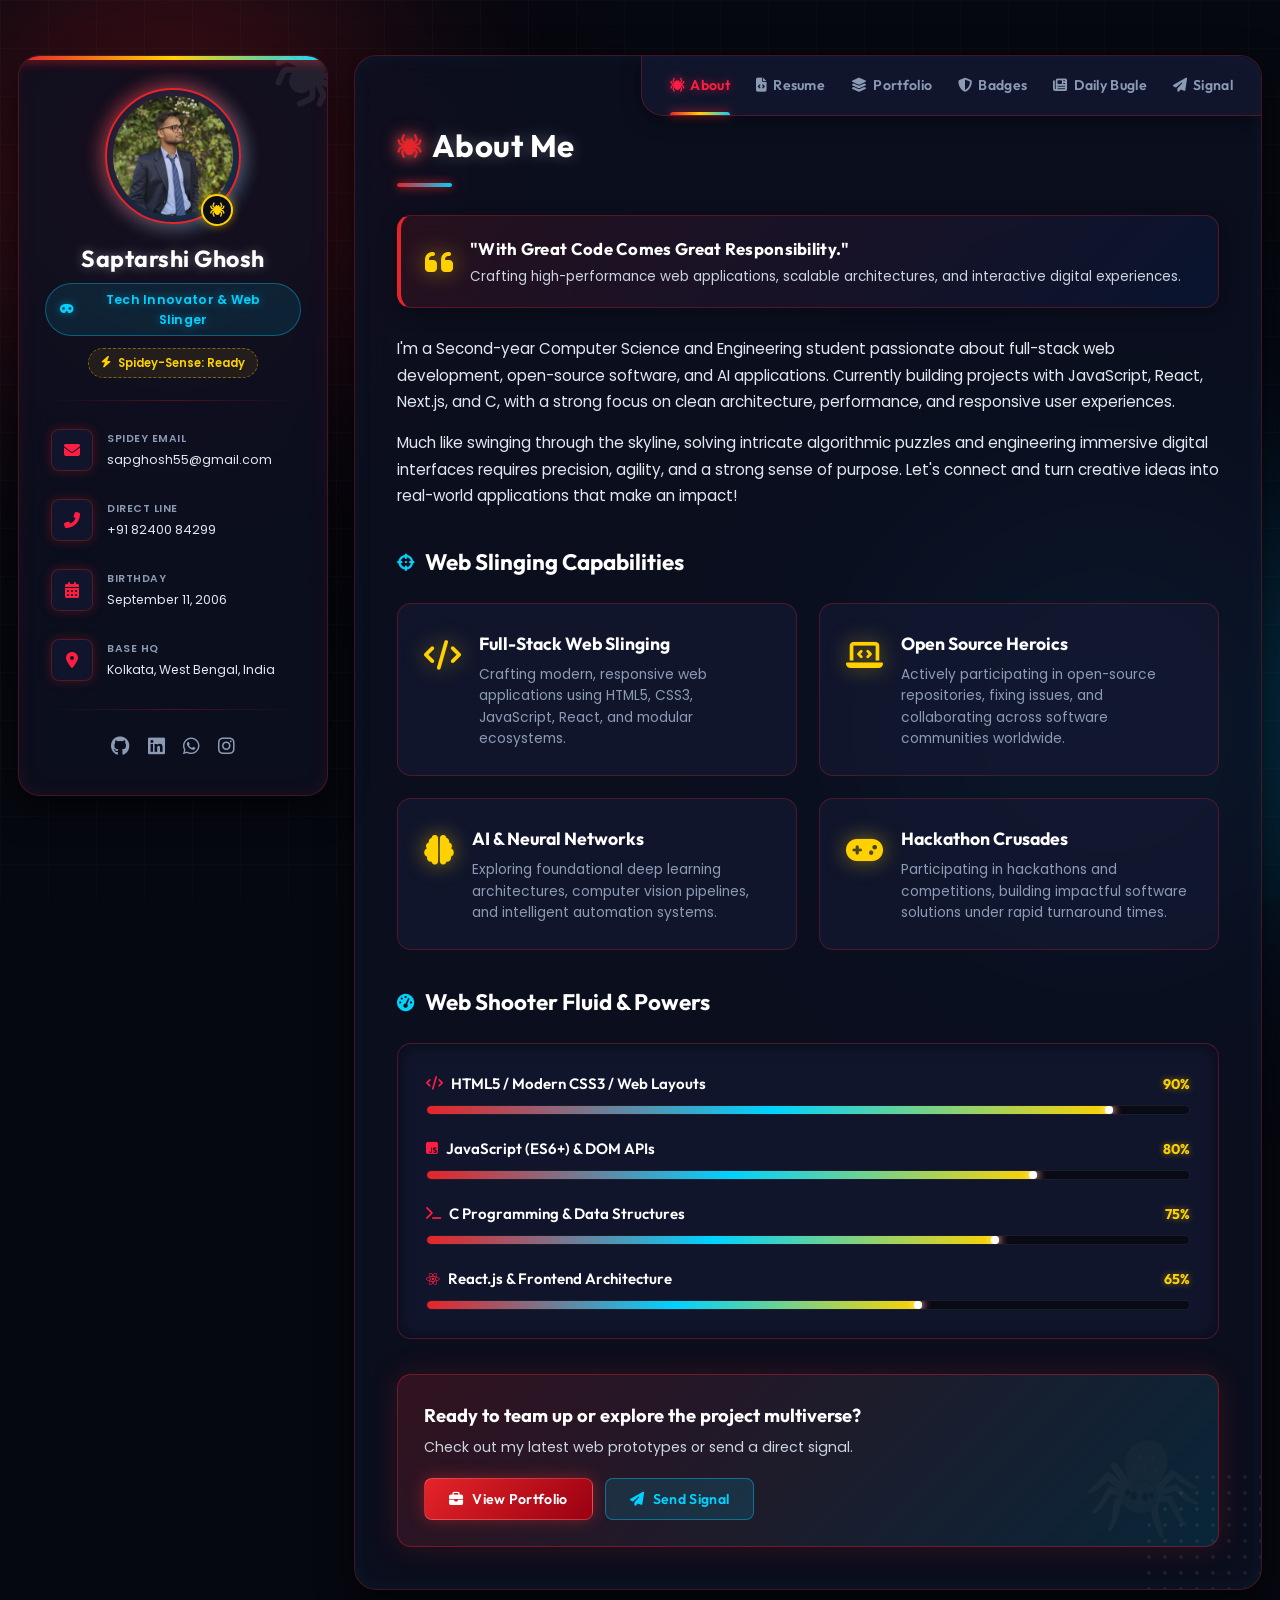
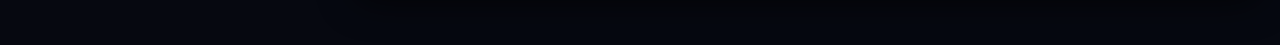
==== commit 06f2a8b6: "changed to spidey themed" ====
--- a/index.html
+++ b/index.html
@@ -4,14 +4,17 @@
 <head>
   <meta charset="UTF-8">
   <meta name="viewport" content="width=device-width, initial-scale=1.0">
-  <title>Saptarshi Ghosh — Portfolio</title>
-  <meta name="description" content="Personal portfolio of Saptarshi Ghosh, Tech Innovator, Full-Stack Web Developer, and CSE Student showcasing web apps, games, skills, and certifications.">
+  <title>Saptarshi Ghosh | Friendly Neighborhood Developer — Spider-Man Portfolio</title>
+  <meta name="description"
+    content="Personal Spider-Man themed portfolio of Saptarshi Ghosh, Full-Stack Web Developer, CSE Student, and Tech Innovator showcasing web apps, games, skills, and certifications.">
   <link rel="stylesheet" href="style.css">
 
-  <!-- Google Fonts: Poppins -->
+  <!-- Google Fonts: Outfit, Bangers, Poppins -->
   <link rel="preconnect" href="https://fonts.googleapis.com">
   <link rel="preconnect" href="https://fonts.gstatic.com" crossorigin>
-  <link href="https://fonts.googleapis.com/css2?family=Poppins:wght@300;400;500;600;700&display=swap" rel="stylesheet">
+  <link
+    href="https://fonts.googleapis.com/css2?family=Bangers&family=Outfit:wght@300;400;500;600;700;800&family=Poppins:wght@300;400;500;600;700&display=swap"
+    rel="stylesheet">
 
   <!-- Font Awesome Icons -->
   <link rel="stylesheet" href="https://cdnjs.cloudflare.com/ajax/libs/font-awesome/6.5.0/css/all.min.css">
@@ -28,22 +31,37 @@
 
 <body>
 
+  <!-- SPIDER-WEB MESH & SPIDEY SENSE FX -->
+  <div class="spidey-bg-web"></div>
+  <div id="spidey-sense-wave" class="spidey-sense-wave"></div>
+
   <div class="main-container">
 
-    <!-- LEFT SIDEBAR -->
+    <!-- LEFT SIDEBAR - SPIDEY SUIT & PROFILE HUB -->
     <aside class="sidebar">
+      <i class="fas fa-spider sidebar-web-corner"></i>
+
       <div class="sidebar-info">
-        <div class="avatar-box">
+        <div class="avatar-box" id="spidey-avatar" title="Click to trigger Spidey-Sense!">
           <img src="photo.jpeg" alt="Saptarshi Ghosh">
+          <div class="avatar-spider-badge">
+            <i class="fas fa-spider"></i>
+          </div>
         </div>
 
         <h1 class="name">Saptarshi Ghosh</h1>
-        <p class="title">Tech Innovator & Developer</p>
+        <div class="title-badge">
+          <i class="fas fa-mask"></i> Tech Innovator & Web Slinger
+        </div>
+
+        <div class="spidey-status-chip" id="spidey-sense-btn" title="Trigger Spidey-Sense!">
+          <i class="fas fa-bolt"></i> <span>Spidey-Sense: Ready</span>
+        </div>
       </div>
 
       <!-- Mobile Toggle Button -->
       <button class="sidebar-toggle-btn" data-sidebar-btn aria-label="Toggle contact details">
-        <span>Show Contacts</span>
+        <span>Show Spider Signals</span>
         <i class="fas fa-chevron-down"></i>
       </button>
 
@@ -56,7 +74,7 @@
               <i class="fas fa-envelope"></i>
             </div>
             <div class="contact-info">
-              <p class="contact-title">EMAIL</p>
+              <p class="contact-title">SPIDEY EMAIL</p>
               <a href="mailto:sapghosh55@gmail.com" class="contact-link">sapghosh55@gmail.com</a>
             </div>
           </div>
@@ -66,7 +84,7 @@
               <i class="fas fa-phone-alt"></i>
             </div>
             <div class="contact-info">
-              <p class="contact-title">PHONE</p>
+              <p class="contact-title">DIRECT LINE</p>
               <a href="tel:+918240084299" class="contact-link">+91 82400 84299</a>
             </div>
           </div>
@@ -86,7 +104,7 @@
               <i class="fas fa-map-marker-alt"></i>
             </div>
             <div class="contact-info">
-              <p class="contact-title">LOCATION</p>
+              <p class="contact-title">BASE HQ</p>
               <address>Kolkata, West Bengal, India</address>
             </div>
           </div>
@@ -95,34 +113,53 @@
         <div class="separator"></div>
 
         <div class="sidebar-socials">
-          <a href="https://github.com/sapghosh55-lab" target="_blank" aria-label="GitHub"><i class="fab fa-github"></i></a>
-          <a href="https://linkedin.com/in/saptarshi-ghosh-217566382" target="_blank" aria-label="LinkedIn"><i class="fab fa-linkedin"></i></a>
-          <a href="https://wa.me/918240084299" target="_blank" aria-label="WhatsApp"><i class="fab fa-whatsapp"></i></a>
-          <a href="https://instagram.com/rogersrift" target="_blank" aria-label="Instagram"><i class="fab fa-instagram"></i></a>
+          <a href="https://github.com/sapghosh55-lab" target="_blank" rel="noopener noreferrer" aria-label="GitHub"
+            title="GitHub"><i class="fab fa-github"></i></a>
+          <a href="https://linkedin.com/in/saptarshi-ghosh-217566382" target="_blank" rel="noopener noreferrer"
+            aria-label="LinkedIn" title="LinkedIn"><i class="fab fa-linkedin"></i></a>
+          <a href="https://wa.me/918240084299" target="_blank" rel="noopener noreferrer" aria-label="WhatsApp"
+            title="WhatsApp"><i class="fab fa-whatsapp"></i></a>
+          <a href="https://instagram.com/rogersrift" target="_blank" rel="noopener noreferrer" aria-label="Instagram"
+            title="Instagram"><i class="fab fa-instagram"></i></a>
         </div>
       </div>
     </aside>
 
-    <!-- MAIN CONTENT AREA -->
+    <!-- MAIN CONTENT AREA - SPIDEY HIGH-TECH HUD -->
     <main class="main-content">
 
       <!-- NAVBAR -->
       <nav class="navbar">
         <ul class="navbar-list">
-          <li class="navbar-item"><a href="#about" class="navbar-link active">About</a></li>
-          <li class="navbar-item"><a href="#resume" class="navbar-link">Resume</a></li>
-          <li class="navbar-item"><a href="#portfolio" class="navbar-link">Portfolio</a></li>
-          <li class="navbar-item"><a href="#certifications" class="navbar-link">Certifications</a></li>
-          <li class="navbar-item"><a href="#blog" class="navbar-link">Blog</a></li>
-          <li class="navbar-item"><a href="#contact" class="navbar-link">Contact</a></li>
+          <li class="navbar-item"><a href="#about" class="navbar-link active"><i class="fas fa-spider"></i> About</a>
+          </li>
+          <li class="navbar-item"><a href="#resume" class="navbar-link"><i class="fas fa-file-code"></i> Resume</a></li>
+          <li class="navbar-item"><a href="#portfolio" class="navbar-link"><i class="fas fa-layer-group"></i>
+              Portfolio</a></li>
+          <li class="navbar-item"><a href="#certifications" class="navbar-link"><i class="fas fa-shield-alt"></i>
+              Badges</a></li>
+          <li class="navbar-item"><a href="#blog" class="navbar-link"><i class="fas fa-newspaper"></i> Daily Bugle</a>
+          </li>
+          <li class="navbar-item"><a href="#contact" class="navbar-link"><i class="fas fa-paper-plane"></i> Signal</a>
+          </li>
         </ul>
       </nav>
 
       <!-- ================= 1. ABOUT SECTION ================= -->
       <section id="about" class="tab-content active">
         <header>
-          <h2 class="article-title">About Me</h2>
+          <h2 class="article-title"><i class="fas fa-spider spidey-title-icon"></i> About Me</h2>
         </header>
+
+        <!-- SPIDEY MOTTO BANNER -->
+        <div class="about-hero-box">
+          <i class="fas fa-quote-left about-hero-icon"></i>
+          <div>
+            <div class="about-hero-motto">"With Great Code Comes Great Responsibility."</div>
+            <div class="about-hero-sub">Crafting high-performance web applications, scalable architectures, and
+              interactive digital experiences.</div>
+          </div>
+        </div>
 
         <section class="about-text">
           <p>
@@ -131,13 +168,15 @@
             C, with a strong focus on clean architecture, performance, and responsive user experiences.
           </p>
           <p>
-            Let's connect and turn creative ideas into real-world applications that create an impact!
+            Much like swinging through the skyline, solving intricate algorithmic puzzles and engineering immersive
+            digital interfaces requires precision, agility, and a strong sense of purpose. Let's connect and turn
+            creative ideas into real-world applications that make an impact!
           </p>
         </section>
 
         <!-- WHAT I'M DOING -->
         <section class="service">
-          <h3 class="service-title">What I'm Doing</h3>
+          <h3 class="service-title"><i class="fas fa-crosshairs"></i> Web Slinging Capabilities</h3>
 
           <div class="service-grid">
 
@@ -146,9 +185,10 @@
                 <i class="fas fa-code"></i>
               </div>
               <div class="service-content-box">
-                <h4 class="service-item-title">Web Development</h4>
+                <h4 class="service-item-title">Full-Stack Web Slinging</h4>
                 <p class="service-item-text">
-                  Crafting modern, responsive web applications using HTML5, CSS3, JavaScript, React, and modular ecosystems.
+                  Crafting modern, responsive web applications using HTML5, CSS3, JavaScript, React, and modular
+                  ecosystems.
                 </p>
               </div>
             </div>
@@ -158,9 +198,10 @@
                 <i class="fas fa-laptop-code"></i>
               </div>
               <div class="service-content-box">
-                <h4 class="service-item-title">Open Source Contribution</h4>
+                <h4 class="service-item-title">Open Source Heroics</h4>
                 <p class="service-item-text">
-                  Actively participating in open-source repositories, fixing issues, and collaborating across software communities.
+                  Actively participating in open-source repositories, fixing issues, and collaborating across software
+                  communities worldwide.
                 </p>
               </div>
             </div>
@@ -170,9 +211,10 @@
                 <i class="fas fa-brain"></i>
               </div>
               <div class="service-content-box">
-                <h4 class="service-item-title">AI & Machine Learning</h4>
+                <h4 class="service-item-title">AI & Neural Networks</h4>
                 <p class="service-item-text">
-                  Exploring foundational deep learning architectures, computer vision pipelines, and intelligent automation systems.
+                  Exploring foundational deep learning architectures, computer vision pipelines, and intelligent
+                  automation systems.
                 </p>
               </div>
             </div>
@@ -182,9 +224,10 @@
                 <i class="fas fa-gamepad"></i>
               </div>
               <div class="service-content-box">
-                <h4 class="service-item-title">Hackathon Enthusiast</h4>
+                <h4 class="service-item-title">Hackathon Crusades</h4>
                 <p class="service-item-text">
-                  Participating in hackathons and competitions, building impactful software solutions under rapid turnaround times.
+                  Participating in hackathons and competitions, building impactful software solutions under rapid
+                  turnaround times.
                 </p>
               </div>
             </div>
@@ -194,42 +237,42 @@
 
         <!-- SKILLS SECTION -->
         <section class="skills">
-          <h3 class="service-title">Technical Proficiency</h3>
+          <h3 class="service-title"><i class="fas fa-tachometer-alt"></i> Web Shooter Fluid & Powers</h3>
           <ul class="skills-list content-card">
             <li class="skills-item">
               <div class="title-wrapper">
-                <h5 class="h5">HTML5 / CSS3 / Modern Layouts</h5>
+                <h5><i class="fas fa-code"></i> HTML5 / Modern CSS3 / Web Layouts</h5>
                 <data value="90">90%</data>
               </div>
               <div class="skill-progress-bg">
-                <div class="skill-progress-fill" data-width="90%" style="width: 90%;"></div>
+                <div class="skill-progress-fill" data-width="90%"></div>
               </div>
             </li>
             <li class="skills-item">
               <div class="title-wrapper">
-                <h5 class="h5">JavaScript (ES6+) & DOM APIs</h5>
+                <h5><i class="fab fa-js-square"></i> JavaScript (ES6+) & DOM APIs</h5>
                 <data value="80">80%</data>
               </div>
               <div class="skill-progress-bg">
-                <div class="skill-progress-fill" data-width="80%" style="width: 80%;"></div>
+                <div class="skill-progress-fill" data-width="80%"></div>
               </div>
             </li>
             <li class="skills-item">
               <div class="title-wrapper">
-                <h5 class="h5">C Programming & Data Structures</h5>
+                <h5><i class="fas fa-terminal"></i> C Programming & Data Structures</h5>
                 <data value="75">75%</data>
               </div>
               <div class="skill-progress-bg">
-                <div class="skill-progress-fill" data-width="75%" style="width: 75%;"></div>
+                <div class="skill-progress-fill" data-width="75%"></div>
               </div>
             </li>
             <li class="skills-item">
               <div class="title-wrapper">
-                <h5 class="h5">React.js & Frontend Architecture</h5>
+                <h5><i class="fab fa-react"></i> React.js & Frontend Architecture</h5>
                 <data value="65">65%</data>
               </div>
               <div class="skill-progress-bg">
-                <div class="skill-progress-fill" data-width="65%" style="width: 65%;"></div>
+                <div class="skill-progress-fill" data-width="65%"></div>
               </div>
             </li>
           </ul>
@@ -238,15 +281,15 @@
         <!-- QUICK CTA BANNER -->
         <div class="about-cta-banner">
           <div class="cta-text">
-            <h4>Interested in working together or checking out my projects?</h4>
-            <p>Explore my featured projects or get in touch directly.</p>
+            <h4>Ready to team up or explore the project multiverse?</h4>
+            <p>Check out my latest web prototypes or send a direct signal.</p>
           </div>
           <div class="cta-buttons">
             <button class="btn btn-primary" onclick="navigateToTab('portfolio')">
               <i class="fas fa-briefcase"></i> View Portfolio
             </button>
             <button class="btn btn-secondary" onclick="navigateToTab('contact')">
-              <i class="fas fa-paper-plane"></i> Contact Me
+              <i class="fas fa-paper-plane"></i> Send Signal
             </button>
           </div>
         </div>
@@ -256,12 +299,12 @@
       <!-- ================= 2. RESUME SECTION ================= -->
       <section id="resume" class="tab-content">
         <header class="section-header-flex">
-          <h2 class="article-title">Resume</h2>
+          <h2 class="article-title"><i class="fas fa-file-alt spidey-title-icon"></i> Resume & Timeline</h2>
           <div class="resume-actions">
             <a href="resume.pdf" download="Saptarshi_Ghosh_Resume.pdf" class="btn btn-primary btn-sm">
               <i class="fas fa-download"></i> Download CV
             </a>
-            <a href="resume.pdf" target="_blank" class="btn btn-secondary btn-sm">
+            <a href="resume.pdf" target="_blank" rel="noopener noreferrer" class="btn btn-secondary btn-sm">
               <i class="fas fa-external-link-alt"></i> Preview CV
             </a>
           </div>
@@ -273,23 +316,25 @@
             <div class="icon-box">
               <i class="fas fa-graduation-cap"></i>
             </div>
-            <h3 class="h3">Education</h3>
+            <h3 class="h3">Academy & Education</h3>
           </div>
 
           <ol class="timeline-list">
             <li class="timeline-item">
-              <h4 class="h4 timeline-item-title">Bachelor of Technology in Computer Science and Engineering</h4>
-              <span class="timeline-badge">2024 — Present</span>
+              <h4 class="timeline-item-title">Bachelor of Technology in Computer Science and Engineering</h4>
+              <span class="timeline-badge">2025 — Present</span>
               <p class="timeline-text">
-                Studying core computer science curriculum, data structures & algorithms, computer architecture, object-oriented programming, and operating systems.
+                Studying core computer science curriculum, data structures & algorithms, computer architecture,
+                object-oriented programming, and operating systems.
               </p>
             </li>
 
             <li class="timeline-item">
-              <h4 class="h4 timeline-item-title">Higher Secondary Education (Class XII - Science)</h4>
-              <span class="timeline-badge">2022 — 2024</span>
+              <h4 class="timeline-item-title">Higher Secondary Education (Class XII - Science)</h4>
+              <span class="timeline-badge">2023 — 2025</span>
               <p class="timeline-text">
-                Completed higher secondary education majoring in Physics, Chemistry, and Mathematics with a strong analytical foundation.
+                Completed higher secondary education majoring in Physics, Chemistry, and Mathematics with a strong
+                analytical foundation.
               </p>
             </li>
           </ol>
@@ -301,23 +346,25 @@
             <div class="icon-box">
               <i class="fas fa-briefcase"></i>
             </div>
-            <h3 class="h3">Experience & Activities</h3>
+            <h3 class="h3">Missions & Experience</h3>
           </div>
 
           <ol class="timeline-list">
             <li class="timeline-item">
-              <h4 class="h4 timeline-item-title">Open Source Developer & Contributor</h4>
-              <span class="timeline-badge">2025 — Present</span>
+              <h4 class="timeline-item-title">Open Source Developer & Contributor</h4>
+              <span class="timeline-badge">2026 — Present</span>
               <p class="timeline-text">
-                Contributing to open-source developer tooling, documentation, and frontend bug fixes on GitHub. Building reusable web widgets and algorithms.
+                Contributing to open-source developer tooling, documentation, and frontend bug fixes on GitHub. Building
+                reusable web widgets and algorithms.
               </p>
             </li>
 
             <li class="timeline-item">
-              <h4 class="h4 timeline-item-title">Hackathon Participant & Project Lead</h4>
-              <span class="timeline-badge">2025 — Present</span>
+              <h4 class="timeline-item-title">Hackathon Project Lead & Competitor</h4>
+              <span class="timeline-badge">2026 — Present</span>
               <p class="timeline-text">
-                Collaborating with multidisciplinary teams to architect, design, and deploy full-stack prototypes and interactive web solutions within 24-48 hour hackathons.
+                Collaborating with multidisciplinary teams to architect, design, and deploy full-stack prototypes and
+                interactive web solutions within 24-48 hour hackathons.
               </p>
             </li>
           </ol>
@@ -325,12 +372,12 @@
 
         <!-- SKILLS CATEGORIES PILLS -->
         <section class="skill-categories">
-          <h3 class="service-title">Technical Expertise</h3>
+          <h3 class="service-title"><i class="fas fa-tools"></i> Spidey Arsenal & Tools</h3>
           <div class="skills-pill-grid">
             <div class="skill-category-card">
               <div class="category-header">
                 <i class="fas fa-code"></i>
-                <h4>Languages</h4>
+                <h4>Core Languages</h4>
               </div>
               <div class="pills-wrapper">
                 <span class="skill-pill">C</span>
@@ -344,7 +391,7 @@
             <div class="skill-category-card">
               <div class="category-header">
                 <i class="fas fa-layer-group"></i>
-                <h4>Frameworks & Tools</h4>
+                <h4>Frameworks & Gear</h4>
               </div>
               <div class="pills-wrapper">
                 <span class="skill-pill">React.js</span>
@@ -361,13 +408,13 @@
       <!-- ================= 3. PORTFOLIO SECTION ================= -->
       <section id="portfolio" class="tab-content">
         <header>
-          <h2 class="article-title">Portfolio</h2>
+          <h2 class="article-title"><i class="fas fa-th-large spidey-title-icon"></i> Web Portfolio</h2>
         </header>
 
         <!-- FILTER BUTTONS -->
         <ul class="filter-list">
           <li class="filter-item">
-            <button class="filter-btn active" data-filter="all">All</button>
+            <button class="filter-btn active" data-filter="all">All Projects</button>
           </li>
           <li class="filter-item">
             <button class="filter-btn" data-filter="web-development">Web Development</button>
@@ -384,7 +431,7 @@
         <div class="project-grid">
 
           <!-- Tic Tac Toe Card -->
-          <div class="project-item" data-category="games">
+          <div class="project-item" data-category="games web-development">
             <div class="project-card">
               <figure class="project-img">
                 <img src="tic-tac-toe.png" alt="Tic Tac Toe Game">
@@ -395,16 +442,19 @@
                 </div>
               </figure>
               <div class="project-content">
-                <span class="project-category">Interactive Game</span>
-                <h3 class="project-title">Tic Tac Toe Game</h3>
+                <span class="project-category"><i class="fas fa-gamepad"></i> Interactive Game</span>
+                <h3 class="project-title">Tic Tac Toe Web Arena</h3>
                 <p class="project-desc">
-                  A modern, responsive Tic-Tac-Toe web game with dynamic win detection, turn indicators, and scorekeeping.
+                  A responsive Tic-Tac-Toe web game with dynamic win detection, turn indicators, and real-time
+                  scoreboard.
                 </p>
                 <div class="project-buttons">
-                  <a href="https://tic-tac-toe-fawn-xi-15.vercel.app/" target="_blank" class="btn btn-sm btn-primary">
+                  <a href="https://tic-tac-toe-fawn-xi-15.vercel.app/" target="_blank" rel="noopener noreferrer"
+                    class="btn btn-sm btn-primary">
                     <i class="fas fa-play"></i> Live Demo
                   </a>
-                  <a href="https://github.com/sapghosh55-lab/tic-tac-toe" target="_blank" class="btn btn-sm btn-secondary">
+                  <a href="https://github.com/sapghosh55-lab/tic-tac-toe" target="_blank" rel="noopener noreferrer"
+                    class="btn btn-sm btn-secondary">
                     <i class="fab fa-github"></i> GitHub
                   </a>
                   <button class="btn btn-sm btn-outline" data-project-details="tic-tac-toe">
@@ -416,7 +466,7 @@
           </div>
 
           <!-- Rock Paper Scissor Card -->
-          <div class="project-item" data-category="games">
+          <div class="project-item" data-category="games web-development">
             <div class="project-card">
               <figure class="project-img">
                 <img src="rock-paper-scissor.png" alt="Rock Paper Scissor Game">
@@ -427,16 +477,19 @@
                 </div>
               </figure>
               <div class="project-content">
-                <span class="project-category">Interactive Game</span>
-                <h3 class="project-title">Rock Paper Scissor Game</h3>
+                <span class="project-category"><i class="fas fa-hand-rock"></i> Interactive Game</span>
+                <h3 class="project-title">Rock Paper Scissor Battle</h3>
                 <p class="project-desc">
-                  A fun, animated game featuring smart AI randomized moves, live score tracking, and smooth animations.
+                  A dynamic animated game featuring smart AI randomized moves, streak tracking, and celebratory visual
+                  effects.
                 </p>
                 <div class="project-buttons">
-                  <a href="https://rock-paper-scissor-drab-nine.vercel.app/" target="_blank" class="btn btn-sm btn-primary">
+                  <a href="https://rock-paper-scissor-drab-nine.vercel.app/" target="_blank" rel="noopener noreferrer"
+                    class="btn btn-sm btn-primary">
                     <i class="fas fa-play"></i> Live Demo
                   </a>
-                  <a href="https://github.com/sapghosh55-lab/rock-paper-scissor" target="_blank" class="btn btn-sm btn-secondary">
+                  <a href="https://github.com/sapghosh55-lab/rock-paper-scissor" target="_blank"
+                    rel="noopener noreferrer" class="btn btn-sm btn-secondary">
                     <i class="fab fa-github"></i> GitHub
                   </a>
                   <button class="btn btn-sm btn-outline" data-project-details="rock-paper-scissor">
@@ -448,7 +501,7 @@
           </div>
 
           <!-- Currency Exchanger Card -->
-          <div class="project-item" data-category="api-apps">
+          <div class="project-item" data-category="api-apps web-development">
             <div class="project-card">
               <figure class="project-img">
                 <img src="currency-exchanger.png" alt="Currency Exchanger">
@@ -459,16 +512,19 @@
                 </div>
               </figure>
               <div class="project-content">
-                <span class="project-category">Web Application & API</span>
-                <h3 class="project-title">Currency Exchanger</h3>
+                <span class="project-category"><i class="fas fa-exchange-alt"></i> Web Application & API</span>
+                <h3 class="project-title">Global Currency Exchanger</h3>
                 <p class="project-desc">
-                  A real-time foreign currency exchange converter fetching live rates with country flags and instant calculations.
+                  A real-time foreign currency converter fetching live rates with instant bi-directional calculation and
+                  flags.
                 </p>
                 <div class="project-buttons">
-                  <a href="https://currency-exchanger-six-psi.vercel.app/" target="_blank" class="btn btn-sm btn-primary">
+                  <a href="https://currency-exchanger-six-psi.vercel.app/" target="_blank" rel="noopener noreferrer"
+                    class="btn btn-sm btn-primary">
                     <i class="fas fa-play"></i> Live Demo
                   </a>
-                  <a href="https://github.com/sapghosh55-lab/Currency-exchanger.git" target="_blank" class="btn btn-sm btn-secondary">
+                  <a href="https://github.com/sapghosh55-lab/Currency-exchanger.git" target="_blank"
+                    rel="noopener noreferrer" class="btn btn-sm btn-secondary">
                     <i class="fab fa-github"></i> GitHub
                   </a>
                   <button class="btn btn-sm btn-outline" data-project-details="currency-exchanger">
@@ -480,7 +536,7 @@
           </div>
 
           <!-- Weather App Card -->
-          <div class="project-item" data-category="api-apps">
+          <div class="project-item" data-category="api-apps web-development">
             <div class="project-card">
               <figure class="project-img">
                 <img src="weather-app.png" alt="Weather App">
@@ -491,16 +547,19 @@
                 </div>
               </figure>
               <div class="project-content">
-                <span class="project-category">Web Application & API</span>
-                <h3 class="project-title">Live Weather App</h3>
+                <span class="project-category"><i class="fas fa-cloud-sun"></i> Web Application & API</span>
+                <h3 class="project-title">Live Atmospheric Weather App</h3>
                 <p class="project-desc">
-                  Real-time weather forecast application with global city search, humidity metrics, and atmospheric visual effects.
+                  Real-time weather forecast radar with global city search, humidity metrics, and atmospheric visual
+                  conditions.
                 </p>
                 <div class="project-buttons">
-                  <a href="https://weather-app-pearl-rho-86.vercel.app/" target="_blank" class="btn btn-sm btn-primary">
+                  <a href="https://weather-app-pearl-rho-86.vercel.app/" target="_blank" rel="noopener noreferrer"
+                    class="btn btn-sm btn-primary">
                     <i class="fas fa-play"></i> Live Demo
                   </a>
-                  <a href="https://github.com/sapghosh55-lab/Weather-app" target="_blank" class="btn btn-sm btn-secondary">
+                  <a href="https://github.com/sapghosh55-lab/Weather-app" target="_blank" rel="noopener noreferrer"
+                    class="btn btn-sm btn-secondary">
                     <i class="fab fa-github"></i> GitHub
                   </a>
                   <button class="btn btn-sm btn-outline" data-project-details="weather-app">
@@ -517,7 +576,7 @@
       <!-- ================= 4. CERTIFICATIONS SECTION ================= -->
       <section id="certifications" class="tab-content">
         <header>
-          <h2 class="article-title">Certifications & Achievements</h2>
+          <h2 class="article-title"><i class="fas fa-medal spidey-title-icon"></i> Badges & Certifications</h2>
         </header>
 
         <div class="certifications-grid">
@@ -527,10 +586,11 @@
               <i class="fas fa-certificate"></i>
             </div>
             <div class="cert-content">
-              <span class="cert-badge">Verified</span>
+              <span class="cert-badge">Verified Heroic Skill</span>
               <h3 class="cert-title">Web Development Fundamentals</h3>
               <p class="cert-issuer"><i class="fas fa-building"></i> Online Developer Program</p>
-              <p class="cert-desc">Covered semantic HTML5, modern CSS3 styling, responsive grid layouts, and JavaScript DOM manipulation.</p>
+              <p class="cert-desc">Covered semantic HTML5, modern CSS3 styling, responsive grid layouts, and JavaScript
+                DOM manipulation.</p>
               <div class="cert-tags">
                 <span>HTML5</span>
                 <span>CSS3</span>
@@ -544,10 +604,11 @@
               <i class="fas fa-award"></i>
             </div>
             <div class="cert-content">
-              <span class="cert-badge">Achievement</span>
+              <span class="cert-badge">Core Mastery</span>
               <h3 class="cert-title">Data Structures & Algorithms in C</h3>
               <p class="cert-issuer"><i class="fas fa-university"></i> Computer Science Core</p>
-              <p class="cert-desc">Mastered linear and non-linear data structures including Linked Lists, Stacks, Queues, Trees, and Sorting algorithms in C.</p>
+              <p class="cert-desc">Mastered linear and non-linear data structures including Linked Lists, Stacks,
+                Queues, Trees, and Sorting algorithms in C.</p>
               <div class="cert-tags">
                 <span>C Language</span>
                 <span>Data Structures</span>
@@ -561,10 +622,11 @@
               <i class="fas fa-trophy"></i>
             </div>
             <div class="cert-content">
-              <span class="cert-badge">Competition</span>
+              <span class="cert-badge">Competition Victory</span>
               <h3 class="cert-title">Hackathon Finalist & Innovation Award</h3>
               <p class="cert-issuer"><i class="fas fa-code-branch"></i> Tech Community</p>
-              <p class="cert-desc">Architected and pitched a rapid prototype addressing real-world problem sets with responsive web interfaces.</p>
+              <p class="cert-desc">Architected and pitched a rapid prototype addressing real-world problem sets with
+                responsive web interfaces.</p>
               <div class="cert-tags">
                 <span>Hackathon</span>
                 <span>Rapid Prototyping</span>
@@ -576,10 +638,11 @@
         </div>
       </section>
 
-      <!-- ================= 5. BLOG SECTION ================= -->
+      <!-- ================= 5. BLOG SECTION - DAILY BUGLE TECH ================= -->
       <section id="blog" class="tab-content">
         <header>
-          <h2 class="article-title">Articles & Blog</h2>
+          <h2 class="article-title"><i class="fas fa-newspaper spidey-title-icon"></i> The Daily Bugle Tech Chronicles
+          </h2>
         </header>
 
         <div class="blog-grid">
@@ -587,21 +650,22 @@
           <article class="blog-card">
             <div class="blog-banner-box">
               <div class="blog-icon">
-                <i class="fas fa-laptop-code"></i>
+                <i class="fas fa-spider"></i>
               </div>
             </div>
             <div class="blog-content">
               <div class="blog-meta">
-                <span class="blog-category">Web Dev</span>
+                <span class="blog-category">Web Slinging</span>
                 <span class="dot"></span>
                 <time datetime="2026-02">Feb 2026</time>
               </div>
-              <h3 class="blog-title">Building My Neon Cyber Portfolio Website</h3>
+              <h3 class="blog-title">Engineering My Spider-Verse Themed Portfolio</h3>
               <p class="blog-text">
-                How I designed and engineered an eye-catching, glassmorphic neon portfolio with vanilla JavaScript, CSS custom properties, and SPA routing.
+                How I designed and engineered a high-energy Spider-Man themed portfolio with CSS custom properties, SPA
+                tab routing, and web shooter particle effects.
               </p>
               <button class="btn btn-sm btn-link" data-blog-id="portfolio-site">
-                Read Article <i class="fas fa-arrow-right"></i>
+                Read Chronicle <i class="fas fa-arrow-right"></i>
               </button>
             </div>
           </article>
@@ -620,10 +684,11 @@
               </div>
               <h3 class="blog-title">Understanding Stack Data Structures in C</h3>
               <p class="blog-text">
-                A deep dive into LIFO data structures, stack memory management, dynamic pointers, push/pop operations, and real-world compiler applications.
+                A deep dive into LIFO data structures, stack memory management, dynamic pointers, push/pop operations,
+                and real-world compiler applications.
               </p>
               <button class="btn btn-sm btn-link" data-blog-id="stack-c-language">
-                Read Article <i class="fas fa-arrow-right"></i>
+                Read Chronicle <i class="fas fa-arrow-right"></i>
               </button>
             </div>
           </article>
@@ -636,16 +701,17 @@
             </div>
             <div class="blog-content">
               <div class="blog-meta">
-                <span class="blog-category">Career</span>
+                <span class="blog-category">Origins</span>
                 <span class="dot"></span>
                 <time datetime="2025-12">Dec 2025</time>
               </div>
-              <h3 class="blog-title">My Journey into Full-Stack Web Development</h3>
+              <h3 class="blog-title">My Origin Story: Full-Stack Web Engineering</h3>
               <p class="blog-text">
-                From basic C code to building interactive web apps, API consumption, open-source collaboration, and participating in hackathons.
+                From foundational C code to interactive web apps, API consumption, open-source heroics, and hackathon
+                crusades.
               </p>
               <button class="btn btn-sm btn-link" data-blog-id="web-dev-journey">
-                Read Article <i class="fas fa-arrow-right"></i>
+                Read Chronicle <i class="fas fa-arrow-right"></i>
               </button>
             </div>
           </article>
@@ -656,7 +722,7 @@
       <!-- ================= 6. CONTACT SECTION ================= -->
       <section id="contact" class="tab-content">
         <header>
-          <h2 class="article-title">Contact</h2>
+          <h2 class="article-title"><i class="fas fa-satellite-dish spidey-title-icon"></i> Spider-Signal Dispatch</h2>
         </header>
 
         <!-- DIRECT CONNECT CARDS -->
@@ -666,62 +732,67 @@
               <i class="fas fa-envelope"></i>
             </div>
             <div class="quick-info">
-              <h4>Email Me</h4>
+              <h4>Email Dispatch</h4>
               <p>sapghosh55@gmail.com</p>
             </div>
           </a>
 
-          <a href="https://linkedin.com/in/saptarshi-ghosh-217566382" target="_blank" class="contact-quick-card">
+          <a href="https://linkedin.com/in/saptarshi-ghosh-217566382" target="_blank" rel="noopener noreferrer"
+            class="contact-quick-card">
             <div class="quick-icon-box">
               <i class="fab fa-linkedin"></i>
             </div>
             <div class="quick-info">
-              <h4>LinkedIn</h4>
+              <h4>LinkedIn Network</h4>
               <p>Connect professionally</p>
             </div>
           </a>
 
-          <a href="https://wa.me/918240084299" target="_blank" class="contact-quick-card">
+          <a href="https://wa.me/918240084299" target="_blank" rel="noopener noreferrer" class="contact-quick-card">
             <div class="quick-icon-box">
               <i class="fab fa-whatsapp"></i>
             </div>
             <div class="quick-info">
-              <h4>WhatsApp</h4>
-              <p>Instant chat</p>
+              <h4>WhatsApp Hotline</h4>
+              <p>Instant direct chat</p>
             </div>
           </a>
         </div>
 
         <!-- CONTACT FORM -->
         <section class="contact-form-section">
-          <h3 class="service-title">Send Me a Message</h3>
+          <h3 class="service-title"><i class="fas fa-paper-plane"></i> Transmit a Signal</h3>
 
           <form class="contact-form">
             <div class="input-wrapper">
               <div class="form-group">
                 <label for="fullname">Full Name *</label>
-                <input type="text" id="fullname" name="fullname" class="form-input" placeholder="e.g. Alex Johnson" required>
+                <input type="text" id="fullname" name="fullname" class="form-input" placeholder="e.g. Peter Parker"
+                  required>
               </div>
 
               <div class="form-group">
                 <label for="email">Email Address *</label>
-                <input type="email" id="email" name="email" class="form-input" placeholder="e.g. alex@example.com" required>
+                <input type="email" id="email" name="email" class="form-input" placeholder="e.g. peter@dailybugle.com"
+                  required>
               </div>
             </div>
 
             <div class="form-group">
-              <label for="subject">Subject</label>
-              <input type="text" id="subject" name="subject" class="form-input" placeholder="Project collaboration / Inquiry">
+              <label for="subject">Mission Subject</label>
+              <input type="text" id="subject" name="subject" class="form-input"
+                placeholder="Project collaboration / Opportunity / Tech Inquiry">
             </div>
 
             <div class="form-group">
               <label for="message">Your Message *</label>
-              <textarea id="message" name="message" class="form-input form-textarea" rows="5" placeholder="Hi Saptarshi, I'd like to discuss a project..." required></textarea>
+              <textarea id="message" name="message" class="form-input form-textarea" rows="5"
+                placeholder="Hi Saptarshi, I'd like to discuss a project or web collaboration..." required></textarea>
             </div>
 
             <button class="btn btn-primary form-btn" type="submit">
               <i class="fas fa-paper-plane"></i>
-              <span>Send Message</span>
+              <span>Send Spider-Signal</span>
             </button>
           </form>
         </section>
@@ -747,24 +818,24 @@
         <div class="modal-details">
           <span id="modal-project-category" class="project-category">Category</span>
           <h3 id="modal-project-title" class="modal-title">Project Title</h3>
-          
+
           <p id="modal-project-desc" class="modal-desc">Project description goes here.</p>
 
           <div class="modal-section">
-            <h4>Technologies Used</h4>
+            <h4>Arsenal / Technologies Used</h4>
             <div id="modal-project-tags" class="tags-flex"></div>
           </div>
 
           <div class="modal-section">
-            <h4>Key Highlights</h4>
+            <h4>Mission Highlights</h4>
             <ul id="modal-project-features" class="modal-features-list"></ul>
           </div>
 
           <div class="modal-action-buttons">
-            <a id="modal-live-link" href="#" target="_blank" class="btn btn-primary">
-              <i class="fas fa-external-link-alt"></i> View Live Demo
+            <a id="modal-live-link" href="#" target="_blank" rel="noopener noreferrer" class="btn btn-primary">
+              <i class="fas fa-external-link-alt"></i> Launch Live Demo
             </a>
-            <a id="modal-github-link" href="#" target="_blank" class="btn btn-secondary">
+            <a id="modal-github-link" href="#" target="_blank" rel="noopener noreferrer" class="btn btn-secondary">
               <i class="fab fa-github"></i> View GitHub Repo
             </a>
           </div>
@@ -789,7 +860,7 @@
           <span class="dot"></span>
           <span id="modal-blog-readtime">Read Time</span>
         </div>
-        <h2 id="modal-blog-title" class="modal-title">Blog Title</h2>
+        <h2 id="modal-blog-title" class="modal-title">Chronicle Title</h2>
       </div>
 
       <div id="modal-blog-body" class="modal-article-body"></div>
--- a/style.css
+++ b/style.css
@@ -1,31 +1,60 @@
-/* MODERN EYE-CATCHING NEON DASHBOARD THEME */
+/* ==========================================================================
+   SPIDER-MAN & SPIDER-VERSE HIGH-TECH THEME STYLESHEET
+   Saptarshi Ghosh — Developer Portfolio
+   ========================================================================== */
+
+@import url('https://fonts.googleapis.com/css2?family=Bangers&family=Outfit:wght@300;400;500;600;700;800&family=Poppins:wght@300;400;500;600;700&display=swap');
+
 :root {
-    --bg-main: #060713;
-    --bg-card: rgba(18, 20, 38, 0.75);
-    --bg-card-alt: rgba(28, 32, 60, 0.65);
-    --bg-card-hover: rgba(36, 42, 78, 0.8);
-    --bg-input: rgba(15, 17, 33, 0.85);
-
+    /* SPIDER-MAN CORE PALETTE */
+    --spidey-red: #e62429;
+    --spidey-red-bright: #ff1e42;
+    --spidey-red-dark: #990011;
+    --spidey-red-glow: rgba(230, 36, 41, 0.45);
+
+    --spidey-blue: #0066ff;
+    --spidey-blue-bright: #00d2ff;
+    --spidey-blue-dark: #003399;
+    --spidey-blue-glow: rgba(0, 210, 255, 0.45);
+
+    --spidey-yellow: #ffd100;
+    --spidey-yellow-glow: rgba(255, 209, 0, 0.5);
+
+    --spidey-dark-900: #060810;
+    --spidey-dark-800: #0a0d18;
+    --spidey-dark-700: #101426;
+    --spidey-card: rgba(13, 17, 34, 0.82);
+    --spidey-card-alt: rgba(19, 25, 50, 0.75);
+    --spidey-card-hover: rgba(28, 36, 70, 0.88);
+    --spidey-input: rgba(10, 13, 28, 0.9);
+
+    /* WEB & BORDER ACCENTS */
+    --spidey-web: rgba(255, 255, 255, 0.12);
+    --spidey-web-bright: rgba(255, 255, 255, 0.28);
+    --border-color: rgba(230, 36, 41, 0.28);
+    --border-glow: rgba(0, 210, 255, 0.4);
+    --border-web: rgba(255, 255, 255, 0.15);
+
+    /* TEXT */
     --text-white: #ffffff;
-    --text-gray: #d0d5ed;
-    --text-muted: #8e96ba;
-
-    /* Neon Palette */
-    --neon-yellow: #ffdb70;
-    --neon-cyan: #00ffff;
-    --neon-purple: #9d4edd;
-    --neon-pink: #ff007f;
-    --neon-green: #00ff88;
-
-    --border-color: rgba(157, 78, 221, 0.25);
-    --border-glow: rgba(0, 255, 255, 0.35);
-
-    --font-family: 'Poppins', sans-serif;
-    --border-radius-lg: 24px;
-    --border-radius-md: 16px;
-    --border-radius-sm: 10px;
+    --text-silver: #e2e8f0;
+    --text-gray: #cbd5e1;
+    --text-muted: #8b9bb4;
+
+    /* FONTS */
+    --font-heading: 'Outfit', 'Poppins', sans-serif;
+    --font-comic: 'Bangers', cursive, sans-serif;
+    --font-body: 'Poppins', sans-serif;
+
+    /* SHAPES & RADII */
+    --border-radius-lg: 22px;
+    --border-radius-md: 14px;
+    --border-radius-sm: 8px;
     --border-radius-pill: 50px;
+
+    /* TRANSITIONS */
     --transition: all 0.3s cubic-bezier(0.4, 0, 0.2, 1);
+    --transition-bounce: all 0.4s cubic-bezier(0.175, 0.885, 0.32, 1.275);
 }
 
 * {
@@ -39,11 +68,11 @@
 }
 
 body {
-    background-color: var(--bg-main);
+    background-color: var(--spidey-dark-900);
     color: var(--text-gray);
-    font-family: var(--font-family);
+    font-family: var(--font-body);
     line-height: 1.6;
-    padding: 60px 16px;
+    padding: 55px 18px;
     display: flex;
     justify-content: center;
     align-items: center;
@@ -52,133 +81,330 @@
     overflow-x: hidden;
 }
 
-/* GLOWING AMBIENT BACKGROUND GRADIENT ORBS */
-body::before,
+/* ==========================================================================
+   SPIDER-WEB GEOMETRIC BACKGROUND & SPIDEY-SENSE AMBIENT GLOWS
+   ========================================================================== */
+body::before {
+    content: "";
+    position: fixed;
+    top: -150px;
+    left: -150px;
+    width: 650px;
+    height: 650px;
+    border-radius: 50%;
+    background: radial-gradient(circle, rgba(230, 36, 41, 0.38) 0%, rgba(230, 36, 41, 0.05) 55%, transparent 70%);
+    filter: blur(90px);
+    z-index: -2;
+    pointer-events: none;
+    animation: spideyPulseRed 8s ease-in-out infinite alternate;
+}
+
 body::after {
     content: "";
     position: fixed;
-    width: 600px;
-    height: 600px;
+    bottom: -150px;
+    right: -150px;
+    width: 650px;
+    height: 650px;
     border-radius: 50%;
-    filter: blur(150px);
+    background: radial-gradient(circle, rgba(0, 210, 255, 0.35) 0%, rgba(0, 102, 255, 0.08) 55%, transparent 70%);
+    filter: blur(90px);
+    z-index: -2;
+    pointer-events: none;
+    animation: spideyPulseBlue 8s ease-in-out infinite alternate 4s;
+}
+
+@keyframes spideyPulseRed {
+    0% { transform: scale(1) translate(0, 0); opacity: 0.35; }
+    50% { transform: scale(1.15) translate(30px, 20px); opacity: 0.5; }
+    100% { transform: scale(0.95) translate(-20px, 10px); opacity: 0.35; }
+}
+
+@keyframes spideyPulseBlue {
+    0% { transform: scale(1) translate(0, 0); opacity: 0.35; }
+    50% { transform: scale(1.2) translate(-30px, -20px); opacity: 0.55; }
+    100% { transform: scale(0.9) translate(15px, -10px); opacity: 0.35; }
+}
+
+/* SPIDER-WEB MESH OVERLAY */
+.spidey-bg-web {
+    position: fixed;
+    inset: 0;
+    background-image: 
+        radial-gradient(circle at 10% 20%, rgba(230, 36, 41, 0.04) 0, transparent 40%),
+        radial-gradient(circle at 90% 80%, rgba(0, 210, 255, 0.04) 0, transparent 40%),
+        linear-gradient(to right, rgba(255, 255, 255, 0.02) 1px, transparent 1px),
+        linear-gradient(to bottom, rgba(255, 255, 255, 0.02) 1px, transparent 1px);
+    background-size: 100% 100%, 100% 100%, 48px 48px, 48px 48px;
     z-index: -1;
     pointer-events: none;
-    opacity: 0.35;
-}
-
-body::before {
-    top: -120px;
-    left: -120px;
-    background: radial-gradient(circle, var(--neon-purple), transparent 70%);
-}
-
-body::after {
-    bottom: -120px;
-    right: -120px;
-    background: radial-gradient(circle, var(--neon-cyan), transparent 70%);
+}
+
+/* SPIDEY SENSE COMIC ZAP PARTICLES OVERLAY */
+.spidey-sense-wave {
+    position: fixed;
+    top: 0;
+    left: 0;
+    width: 100%;
+    height: 100%;
+    pointer-events: none;
+    z-index: 9999;
+    opacity: 0;
+    transition: opacity 0.3s ease;
+}
+
+.spidey-sense-wave.active {
+    opacity: 1;
+    animation: spideySenseTingle 1.2s ease-out forwards;
+}
+
+@keyframes spideySenseTingle {
+    0% {
+        box-shadow: inset 0 0 100px rgba(255, 209, 0, 0.8), inset 0 0 160px rgba(230, 36, 41, 0.9);
+        transform: scale(1);
+    }
+    50% {
+        box-shadow: inset 0 0 140px rgba(255, 209, 0, 0.9), inset 0 0 200px rgba(0, 210, 255, 0.7);
+        transform: scale(1.02);
+    }
+    100% {
+        box-shadow: inset 0 0 0 rgba(255, 209, 0, 0), inset 0 0 0 rgba(230, 36, 41, 0);
+        transform: scale(1);
+    }
 }
 
 /* LAYOUT CONTAINER */
 .main-container {
     display: flex;
-    max-width: 1240px;
+    max-width: 1260px;
     width: 100%;
-    gap: 25px;
+    gap: 26px;
     align-items: flex-start;
     position: relative;
     z-index: 1;
 }
 
+.showcase-container {
+    max-width: 1040px;
+    flex-direction: column;
+}
+
+.showcase-nav-bar {
+    width: 100%;
+    display: flex;
+    justify-content: space-between;
+    align-items: center;
+    margin-bottom: 24px;
+    flex-wrap: wrap;
+    gap: 14px;
+}
+
+.showcase-main {
+    width: 100%;
+    padding-top: 40px;
+}
+
 /* ==========================================================================
-   SIDEBAR STYLES
+   SIDEBAR - SPIDEY SUIT & PROFILE HUB
    ========================================================================== */
 .sidebar {
-    background: var(--bg-card);
+    background: var(--spidey-card);
     border: 1px solid var(--border-color);
-    backdrop-filter: blur(16px);
-    -webkit-backdrop-filter: blur(16px);
+    backdrop-filter: blur(18px);
+    -webkit-backdrop-filter: blur(18px);
     border-radius: var(--border-radius-lg);
-    padding: 30px;
-    width: 300px;
+    padding: 32px 26px;
+    width: 310px;
     flex-shrink: 0;
     position: sticky;
-    top: 60px;
+    top: 55px;
     display: flex;
     flex-direction: column;
     align-items: center;
-    box-shadow: 0 10px 30px rgba(0, 0, 0, 0.5), inset 0 0 15px rgba(157, 78, 221, 0.1);
+    box-shadow: 0 12px 35px rgba(0, 0, 0, 0.65), inset 0 0 20px rgba(230, 36, 41, 0.08), 0 0 1px rgba(0, 210, 255, 0.3);
     transition: var(--transition);
     z-index: 5;
+    overflow: hidden;
+}
+
+.sidebar::before {
+    content: "";
+    position: absolute;
+    top: 0;
+    left: 0;
+    right: 0;
+    height: 4px;
+    background: linear-gradient(90deg, var(--spidey-red), var(--spidey-yellow), var(--spidey-blue-bright));
+    box-shadow: 0 0 12px var(--spidey-red);
+}
+
+/* Web corner icon in sidebar */
+.sidebar-web-corner {
+    position: absolute;
+    top: -15px;
+    right: -15px;
+    color: rgba(255, 255, 255, 0.08);
+    font-size: 4rem;
+    pointer-events: none;
+    transform: rotate(45deg);
+    transition: var(--transition);
+}
+
+.sidebar:hover .sidebar-web-corner {
+    color: rgba(230, 36, 41, 0.2);
+    transform: rotate(45deg) scale(1.1);
 }
 
 .sidebar:hover {
-    border-color: rgba(0, 255, 255, 0.4);
-    box-shadow: 0 0 25px rgba(0, 255, 255, 0.2), 0 0 40px rgba(157, 78, 221, 0.2);
+    border-color: rgba(230, 36, 41, 0.55);
+    box-shadow: 0 15px 40px rgba(0, 0, 0, 0.8), 0 0 25px rgba(230, 36, 41, 0.3), 0 0 40px rgba(0, 210, 255, 0.15);
 }
 
 .sidebar-info {
     text-align: center;
     width: 100%;
-}
-
+    display: flex;
+    flex-direction: column;
+    align-items: center;
+}
+
+/* AVATAR BOX WITH SPIDER-SUIT EMBLEM GLOW */
 .avatar-box {
-    background: var(--bg-card-alt);
-    border-radius: 30px;
+    background: var(--spidey-card-alt);
+    border-radius: 50%;
     padding: 6px;
-    width: 130px;
-    height: 130px;
-    margin: 0 auto 15px;
-    overflow: hidden;
+    width: 136px;
+    height: 136px;
+    margin: 0 auto 16px;
     position: relative;
-    border: 1px solid var(--border-color);
+    cursor: pointer;
+    box-shadow: 0 0 20px rgba(230, 36, 41, 0.35);
+    border: 2px solid var(--spidey-red);
+    transition: var(--transition-bounce);
 }
 
 .avatar-box::after {
     content: "";
     position: absolute;
-    inset: -2px;
-    border-radius: 30px;
-    background: linear-gradient(135deg, var(--neon-cyan), var(--neon-purple));
+    inset: -4px;
+    border-radius: 50%;
+    background: linear-gradient(135deg, var(--spidey-red), var(--spidey-blue-bright));
     z-index: -1;
-    filter: blur(8px);
-    opacity: 0.6;
+    filter: blur(10px);
+    opacity: 0.7;
+    animation: avatarEmblemPulse 4s ease-in-out infinite;
+}
+
+@keyframes avatarEmblemPulse {
+    0%, 100% { opacity: 0.55; transform: scale(1); }
+    50% { opacity: 0.9; transform: scale(1.04); }
 }
 
 .avatar-box img {
     width: 100%;
     height: 100%;
     object-fit: cover;
-    border-radius: 24px;
+    border-radius: 50%;
+    transition: var(--transition);
+}
+
+.avatar-box:hover {
+    transform: scale(1.05) rotate(2deg);
+    border-color: var(--spidey-blue-bright);
+    box-shadow: 0 0 30px var(--spidey-blue-bright);
+}
+
+/* Spider badge on avatar */
+.avatar-spider-badge {
+    position: absolute;
+    bottom: -4px;
+    right: 6px;
+    width: 32px;
+    height: 32px;
+    background: var(--spidey-dark-800);
+    border: 2px solid var(--spidey-yellow);
+    border-radius: 50%;
+    display: flex;
+    align-items: center;
+    justify-content: center;
+    color: var(--spidey-yellow);
+    font-size: 0.9rem;
+    box-shadow: 0 0 10px var(--spidey-yellow-glow);
+    animation: spideySenseTingleBadge 2.5s infinite;
+}
+
+@keyframes spideySenseTingleBadge {
+    0%, 100% { transform: scale(1); }
+    50% { transform: scale(1.15); box-shadow: 0 0 16px var(--spidey-yellow); }
 }
 
 .name {
     color: var(--text-white);
-    font-size: 1.35rem;
+    font-family: var(--font-heading);
+    font-size: 1.45rem;
+    font-weight: 700;
+    letter-spacing: 0.5px;
+    margin-bottom: 6px;
+    text-shadow: 0 0 12px rgba(255, 255, 255, 0.35);
+}
+
+.title-badge {
+    display: inline-flex;
+    align-items: center;
+    gap: 6px;
+    color: var(--spidey-blue-bright);
+    background: rgba(0, 210, 255, 0.1);
+    border: 1px solid rgba(0, 210, 255, 0.35);
+    font-size: 0.76rem;
     font-weight: 600;
-    margin-bottom: 8px;
-    text-shadow: 0 0 10px rgba(255, 255, 255, 0.3);
-}
-
-.title {
-    color: var(--neon-cyan);
-    background: rgba(0, 255, 255, 0.08);
-    border: 1px solid rgba(0, 255, 255, 0.3);
-    font-size: 0.75rem;
     padding: 6px 14px;
-    border-radius: var(--border-radius-sm);
-    display: inline-block;
-    font-weight: 500;
-    text-shadow: 0 0 8px rgba(0, 255, 255, 0.5);
-}
-
+    border-radius: var(--border-radius-pill);
+    margin-bottom: 12px;
+    text-shadow: 0 0 8px rgba(0, 210, 255, 0.5);
+    letter-spacing: 0.3px;
+}
+
+.spidey-status-chip {
+    display: inline-flex;
+    align-items: center;
+    gap: 7px;
+    color: var(--spidey-yellow);
+    background: rgba(255, 209, 0, 0.08);
+    border: 1px dashed rgba(255, 209, 0, 0.4);
+    font-size: 0.72rem;
+    font-weight: 600;
+    padding: 5px 12px;
+    border-radius: var(--border-radius-pill);
+    cursor: pointer;
+    transition: var(--transition);
+}
+
+.spidey-status-chip i {
+    color: var(--spidey-yellow);
+    animation: flashIcon 1.5s infinite;
+}
+
+@keyframes flashIcon {
+    0%, 100% { opacity: 1; transform: scale(1); }
+    50% { opacity: 0.4; transform: scale(0.85); }
+}
+
+.spidey-status-chip:hover {
+    background: rgba(255, 209, 0, 0.18);
+    border-color: var(--spidey-yellow);
+    box-shadow: 0 0 15px var(--spidey-yellow-glow);
+    transform: translateY(-2px);
+}
+
+/* SIDEBAR TOGGLE BUTTON FOR MOBILE */
 .sidebar-toggle-btn {
     display: none;
-    background: var(--bg-card-alt);
-    color: var(--neon-yellow);
+    background: var(--spidey-card-alt);
+    color: var(--spidey-yellow);
     border: 1px solid var(--border-color);
-    padding: 8px 16px;
+    padding: 9px 18px;
     border-radius: var(--border-radius-sm);
-    font-size: 0.8rem;
+    font-size: 0.82rem;
     font-family: inherit;
     cursor: pointer;
     margin-top: 15px;
@@ -188,8 +414,8 @@
 }
 
 .sidebar-toggle-btn:hover {
-    border-color: var(--neon-yellow);
-    box-shadow: 0 0 12px rgba(255, 219, 112, 0.4);
+    border-color: var(--spidey-yellow);
+    box-shadow: 0 0 14px var(--spidey-yellow-glow);
 }
 
 .sidebar-more-info {
@@ -202,15 +428,15 @@
 .separator {
     width: 100%;
     height: 1px;
-    background: var(--border-color);
-    margin: 25px 0;
+    background: linear-gradient(90deg, transparent, var(--border-color), transparent);
+    margin: 22px 0;
 }
 
 .contacts-list {
     width: 100%;
     display: flex;
     flex-direction: column;
-    gap: 18px;
+    gap: 16px;
 }
 
 .contact-item {
@@ -220,45 +446,56 @@
     cursor: pointer;
     transition: var(--transition);
     border-radius: var(--border-radius-sm);
-    padding: 4px;
+    padding: 6px;
 }
 
 .contact-item:hover {
-    background: rgba(255, 255, 255, 0.04);
+    background: rgba(230, 36, 41, 0.08);
+    transform: translateX(4px);
 }
 
 .icon-box {
-    width: 40px;
-    height: 40px;
-    background: var(--bg-card-alt);
+    width: 42px;
+    height: 42px;
+    background: var(--spidey-card-alt);
     border-radius: var(--border-radius-sm);
     display: flex;
     align-items: center;
     justify-content: center;
-    color: var(--neon-yellow);
-    font-size: 0.95rem;
-    border: 1px solid var(--border-color);
-    box-shadow: 0 0 10px rgba(255, 219, 112, 0.2);
+    color: var(--spidey-red-bright);
+    font-size: 1rem;
+    border: 1px solid rgba(230, 36, 41, 0.3);
+    box-shadow: 0 0 12px rgba(230, 36, 41, 0.25);
     flex-shrink: 0;
+    transition: var(--transition);
+}
+
+.contact-item:hover .icon-box {
+    background: var(--spidey-red);
+    color: #ffffff;
+    border-color: var(--spidey-red-bright);
+    box-shadow: 0 0 18px var(--spidey-red);
+    transform: rotate(-8deg);
 }
 
 .contact-info {
-    font-size: 0.75rem;
+    font-size: 0.78rem;
     overflow: hidden;
 }
 
 .contact-title {
     color: var(--text-muted);
-    font-size: 0.65rem;
+    font-size: 0.66rem;
     text-transform: uppercase;
-    font-weight: 500;
+    font-weight: 600;
+    letter-spacing: 0.5px;
     margin-bottom: 2px;
 }
 
 .contact-link,
 .contact-info time,
 .contact-info address {
-    color: var(--text-white);
+    color: var(--text-silver);
     text-decoration: none;
     font-style: normal;
     font-weight: 400;
@@ -266,11 +503,12 @@
     overflow: hidden;
     text-overflow: ellipsis;
     display: block;
+    transition: var(--transition);
 }
 
 .contact-link:hover {
-    color: var(--neon-cyan);
-    text-shadow: 0 0 8px var(--neon-cyan);
+    color: var(--spidey-blue-bright);
+    text-shadow: 0 0 8px var(--spidey-blue-bright);
 }
 
 .sidebar-socials {
@@ -280,52 +518,71 @@
 
 .sidebar-socials a {
     color: var(--text-muted);
-    font-size: 1.15rem;
+    font-size: 1.2rem;
     transition: var(--transition);
     position: relative;
 }
 
 .sidebar-socials a:hover {
-    color: var(--neon-cyan);
-    transform: scale(1.25);
-    text-shadow: 0 0 12px var(--neon-cyan);
+    color: var(--spidey-red-bright);
+    transform: translateY(-4px) scale(1.2);
+    text-shadow: 0 0 14px var(--spidey-red);
 }
 
 /* ==========================================================================
-   MAIN CONTENT AREA
+   MAIN CONTENT AREA - SPIDEY HIGH-TECH HUD
    ========================================================================== */
 .main-content {
-    background: var(--bg-card);
+    background: var(--spidey-card);
     border: 1px solid var(--border-color);
-    backdrop-filter: blur(16px);
-    -webkit-backdrop-filter: blur(16px);
+    backdrop-filter: blur(18px);
+    -webkit-backdrop-filter: blur(18px);
     border-radius: var(--border-radius-lg);
-    padding: 40px;
-    padding-top: 60px;
+    padding: 42px;
+    padding-top: 65px;
     flex-grow: 1;
     position: relative;
-    box-shadow: 0 10px 30px rgba(0, 0, 0, 0.5), inset 0 0 15px rgba(157, 78, 221, 0.1);
-    min-height: 600px;
-}
-
-/* TOP NAVBAR */
+    box-shadow: 0 12px 35px rgba(0, 0, 0, 0.65), inset 0 0 20px rgba(0, 210, 255, 0.06);
+    min-height: 620px;
+    overflow: hidden;
+}
+
+/* Spider-web corner decoration */
+.main-content::after {
+    content: "";
+    position: absolute;
+    bottom: -60px;
+    right: -60px;
+    width: 180px;
+    height: 180px;
+    background-image: radial-gradient(circle, rgba(230, 36, 41, 0.08) 2px, transparent 2px),
+                      radial-gradient(circle, rgba(0, 210, 255, 0.08) 2px, transparent 2px);
+    background-size: 16px 16px;
+    border-radius: 50%;
+    pointer-events: none;
+}
+
+/* ==========================================================================
+   TOP NAVBAR - SPIDER HUD STYLE
+   ========================================================================== */
 .navbar {
     position: absolute;
     top: 0;
     right: 0;
-    background: var(--bg-card-alt);
+    background: var(--spidey-card-alt);
     border-bottom: 1px solid var(--border-color);
     border-left: 1px solid var(--border-color);
-    backdrop-filter: blur(14px);
-    -webkit-backdrop-filter: blur(14px);
+    backdrop-filter: blur(16px);
+    -webkit-backdrop-filter: blur(16px);
     border-radius: 0 var(--border-radius-lg) 0 var(--border-radius-lg);
-    padding: 0 25px;
+    padding: 0 28px;
     z-index: 10;
+    box-shadow: 0 4px 20px rgba(0, 0, 0, 0.4);
 }
 
 .navbar-list {
     display: flex;
-    gap: 24px;
+    gap: 26px;
     list-style: none;
 }
 
@@ -333,18 +590,22 @@
     color: var(--text-muted);
     text-decoration: none;
     font-size: 0.88rem;
-    font-weight: 500;
-    padding: 16px 0;
-    display: block;
+    font-family: var(--font-heading);
+    font-weight: 600;
+    padding: 18px 0;
+    display: flex;
+    align-items: center;
+    gap: 6px;
     transition: var(--transition);
     position: relative;
     cursor: pointer;
+    letter-spacing: 0.3px;
 }
 
 .navbar-link:hover,
 .navbar-link.active {
-    color: var(--neon-yellow);
-    text-shadow: 0 0 10px rgba(255, 219, 112, 0.6);
+    color: var(--spidey-red-bright);
+    text-shadow: 0 0 10px rgba(255, 30, 66, 0.6);
 }
 
 .navbar-link.active::after {
@@ -354,36 +615,38 @@
     left: 0;
     width: 100%;
     height: 3px;
-    background: linear-gradient(90deg, var(--neon-yellow), var(--neon-cyan));
+    background: linear-gradient(90deg, var(--spidey-red), var(--spidey-yellow), var(--spidey-blue-bright));
     border-radius: 3px 3px 0 0;
-    box-shadow: 0 0 8px var(--neon-yellow);
-}
-
-/* TAB CONTENT DISPLAY & ANIMATIONS */
+    box-shadow: 0 0 10px var(--spidey-red);
+}
+
+/* ==========================================================================
+   TAB TRANSITIONS & ANIMATIONS
+   ========================================================================== */
 .tab-content {
     display: none;
 }
 
 .tab-content.active {
     display: block;
-    animation: tabFadeIn 0.35s ease-out forwards;
-}
-
-@keyframes tabFadeIn {
+    animation: spideyTabSling 0.4s cubic-bezier(0.16, 1, 0.3, 1) forwards;
+}
+
+@keyframes spideyTabSling {
     0% {
         opacity: 0;
-        transform: translateY(12px);
+        transform: translateY(16px) scale(0.98);
     }
     100% {
         opacity: 1;
-        transform: translateY(0);
+        transform: translateY(0) scale(1);
     }
 }
 
 @keyframes cardFadeIn {
     0% {
         opacity: 0;
-        transform: scale(0.95) translateY(10px);
+        transform: scale(0.94) translateY(12px);
     }
     100% {
         opacity: 1;
@@ -391,14 +654,16 @@
     }
 }
 
-/* SECTION TITLES & HEADERS */
+/* ==========================================================================
+   SECTION HEADERS & MARVEL STYLE ACCENTS
+   ========================================================================== */
 .section-header-flex {
     display: flex;
     justify-content: space-between;
     align-items: center;
     flex-wrap: wrap;
     gap: 15px;
-    margin-bottom: 25px;
+    margin-bottom: 28px;
 }
 
 .section-header-flex .article-title {
@@ -407,12 +672,23 @@
 
 .article-title {
     color: var(--text-white);
-    font-size: 1.85rem;
-    font-weight: 600;
+    font-family: var(--font-heading);
+    font-size: 1.95rem;
+    font-weight: 700;
+    letter-spacing: 0.5px;
     position: relative;
-    padding-bottom: 14px;
-    margin-bottom: 25px;
-    text-shadow: 0 0 12px rgba(255, 255, 255, 0.2);
+    padding-bottom: 16px;
+    margin-bottom: 28px;
+    display: flex;
+    align-items: center;
+    gap: 10px;
+    text-shadow: 0 0 15px rgba(255, 255, 255, 0.25);
+}
+
+.article-title .spidey-title-icon {
+    color: var(--spidey-red);
+    font-size: 1.5rem;
+    filter: drop-shadow(0 0 8px var(--spidey-red));
 }
 
 .article-title::after {
@@ -420,25 +696,25 @@
     position: absolute;
     bottom: 0;
     left: 0;
-    width: 45px;
-    height: 5px;
-    background: linear-gradient(90deg, var(--neon-yellow), var(--neon-cyan));
+    width: 55px;
+    height: 4px;
+    background: linear-gradient(90deg, var(--spidey-red), var(--spidey-blue-bright));
     border-radius: 3px;
-    box-shadow: 0 0 10px var(--neon-yellow);
+    box-shadow: 0 0 10px var(--spidey-red);
 }
 
 /* ==========================================================================
-   BUTTONS STYLES
+   BUTTONS - SPIDER WEB & HERO SUIT STYLING
    ========================================================================== */
 .btn {
     display: inline-flex;
     align-items: center;
     justify-content: center;
-    gap: 8px;
-    padding: 10px 22px;
+    gap: 9px;
+    padding: 11px 24px;
     font-size: 0.88rem;
-    font-family: inherit;
-    font-weight: 500;
+    font-family: var(--font-heading);
+    font-weight: 600;
     border-radius: var(--border-radius-sm);
     text-decoration: none;
     cursor: pointer;
@@ -447,62 +723,64 @@
     transition: var(--transition);
     position: relative;
     overflow: hidden;
+    letter-spacing: 0.3px;
 }
 
 .btn-primary {
-    background: linear-gradient(135deg, var(--neon-purple), #6c2bd9);
+    background: linear-gradient(135deg, var(--spidey-red), var(--spidey-red-dark));
     color: var(--text-white);
-    box-shadow: 0 0 15px rgba(157, 78, 221, 0.4);
-    border: 1px solid rgba(255, 255, 255, 0.15);
+    box-shadow: 0 0 16px rgba(230, 36, 41, 0.45);
+    border: 1px solid rgba(255, 255, 255, 0.2);
 }
 
 .btn-primary:hover {
-    transform: translateY(-2px);
-    box-shadow: 0 0 25px rgba(157, 78, 221, 0.7);
-    background: linear-gradient(135deg, #ae5eed, #7c3aed);
+    transform: translateY(-3px);
+    box-shadow: 0 0 28px rgba(230, 36, 41, 0.8), 0 0 10px var(--spidey-yellow);
+    background: linear-gradient(135deg, var(--spidey-red-bright), #b30018);
 }
 
 .btn-secondary {
-    background: rgba(0, 255, 255, 0.1);
-    color: var(--neon-cyan);
-    border: 1px solid rgba(0, 255, 255, 0.4);
+    background: rgba(0, 210, 255, 0.12);
+    color: var(--spidey-blue-bright);
+    border: 1px solid rgba(0, 210, 255, 0.4);
 }
 
 .btn-secondary:hover {
-    background: rgba(0, 255, 255, 0.2);
-    transform: translateY(-2px);
-    box-shadow: 0 0 20px rgba(0, 255, 255, 0.4);
+    background: rgba(0, 210, 255, 0.25);
+    transform: translateY(-3px);
+    box-shadow: 0 0 22px rgba(0, 210, 255, 0.5);
     color: #ffffff;
 }
 
 .btn-outline {
     background: transparent;
-    color: var(--text-muted);
+    color: var(--text-silver);
     border: 1px solid var(--border-color);
 }
 
 .btn-outline:hover {
-    color: var(--neon-yellow);
-    border-color: var(--neon-yellow);
-    box-shadow: 0 0 15px rgba(255, 219, 112, 0.3);
+    color: var(--spidey-yellow);
+    border-color: var(--spidey-yellow);
+    box-shadow: 0 0 15px var(--spidey-yellow-glow);
     transform: translateY(-2px);
 }
 
 .btn-link {
     background: transparent;
-    color: var(--neon-yellow);
+    color: var(--spidey-yellow);
     padding: 6px 0;
     border: none;
+    font-size: 0.85rem;
 }
 
 .btn-link:hover {
-    color: var(--neon-cyan);
-    text-shadow: 0 0 8px var(--neon-cyan);
-    transform: translateX(4px);
+    color: var(--spidey-blue-bright);
+    text-shadow: 0 0 8px var(--spidey-blue-bright);
+    transform: translateX(5px);
 }
 
 .btn-sm {
-    padding: 7px 14px;
+    padding: 7px 15px;
     font-size: 0.78rem;
 }
 
@@ -511,157 +789,273 @@
     gap: 12px;
 }
 
-/* RIPPLE EFFECT */
+/* WEB SHOOTER RIPPLE / SPLAT EFFECT */
 .ripple-effect {
     position: absolute;
     border-radius: 50%;
     transform: scale(0);
-    animation: ripple 0.6s linear;
-    background-color: rgba(255, 255, 255, 0.35);
+    animation: webSplatRipple 0.65s linear;
+    background: radial-gradient(circle, rgba(255, 255, 255, 0.6) 0%, rgba(0, 210, 255, 0.4) 50%, transparent 80%);
     pointer-events: none;
 }
 
-@keyframes ripple {
+@keyframes webSplatRipple {
     to {
-        transform: scale(4);
+        transform: scale(4.5);
         opacity: 0;
     }
 }
 
 /* ==========================================================================
-   ABOUT SECTION STYLES
+   ABOUT SECTION & SPIDEY SPECIALTIES
    ========================================================================== */
+.about-hero-box {
+    background: linear-gradient(135deg, rgba(230, 36, 41, 0.12), rgba(0, 102, 255, 0.08));
+    border: 1px solid rgba(230, 36, 41, 0.3);
+    border-left: 4px solid var(--spidey-red);
+    border-radius: var(--border-radius-md);
+    padding: 20px 24px;
+    margin-bottom: 28px;
+    display: flex;
+    align-items: center;
+    gap: 16px;
+    box-shadow: 0 4px 20px rgba(0, 0, 0, 0.3);
+}
+
+.about-hero-icon {
+    font-size: 2rem;
+    color: var(--spidey-yellow);
+    filter: drop-shadow(0 0 10px var(--spidey-yellow-glow));
+    flex-shrink: 0;
+}
+
+.about-hero-motto {
+    font-family: var(--font-heading);
+    font-weight: 700;
+    font-size: 1.05rem;
+    color: var(--text-white);
+    letter-spacing: 0.3px;
+    margin-bottom: 3px;
+}
+
+.about-hero-sub {
+    font-size: 0.84rem;
+    color: var(--text-gray);
+}
+
 .about-text {
-    color: var(--text-gray);
+    color: var(--text-silver);
     font-size: 0.95rem;
-    line-height: 1.7;
+    line-height: 1.75;
     margin-bottom: 35px;
 }
 
 .about-text p {
-    margin-bottom: 12px;
+    margin-bottom: 14px;
 }
 
 .service-title {
     color: var(--text-white);
-    font-size: 1.35rem;
-    font-weight: 600;
-    margin-bottom: 20px;
+    font-family: var(--font-heading);
+    font-size: 1.4rem;
+    font-weight: 700;
+    margin-bottom: 22px;
+    display: flex;
+    align-items: center;
+    gap: 10px;
+}
+
+.service-title i {
+    color: var(--spidey-blue-bright);
+    font-size: 1.1rem;
 }
 
 .service-grid {
     display: grid;
     grid-template-columns: repeat(2, 1fr);
-    gap: 20px;
+    gap: 22px;
     margin-bottom: 35px;
 }
 
 .service-item {
-    background: var(--bg-card-alt);
+    background: var(--spidey-card-alt);
     border: 1px solid var(--border-color);
     border-radius: var(--border-radius-md);
-    padding: 25px;
+    padding: 26px;
     display: flex;
     gap: 18px;
     align-items: flex-start;
     transition: var(--transition);
+    position: relative;
+    overflow: hidden;
+}
+
+.service-item::before {
+    content: "";
+    position: absolute;
+    top: 0;
+    left: 0;
+    width: 3px;
+    height: 100%;
+    background: linear-gradient(to bottom, var(--spidey-red), var(--spidey-blue-bright));
+    opacity: 0;
+    transition: var(--transition);
 }
 
 .service-item:hover {
-    border-color: var(--neon-cyan);
-    transform: translateY(-4px);
-    box-shadow: 0 0 20px rgba(0, 255, 255, 0.25);
+    border-color: var(--spidey-blue-bright);
+    transform: translateY(-5px);
+    box-shadow: 0 8px 25px rgba(0, 0, 0, 0.5), 0 0 20px rgba(0, 210, 255, 0.25);
+}
+
+.service-item:hover::before {
+    opacity: 1;
 }
 
 .service-icon-box {
-    color: var(--neon-yellow);
-    font-size: 1.75rem;
+    color: var(--spidey-yellow);
+    font-size: 1.85rem;
     flex-shrink: 0;
     margin-top: 2px;
-    filter: drop-shadow(0 0 8px rgba(255, 219, 112, 0.5));
+    filter: drop-shadow(0 0 10px var(--spidey-yellow-glow));
+    transition: var(--transition-bounce);
+}
+
+.service-item:hover .service-icon-box {
+    transform: scale(1.2) rotate(6deg);
+    color: var(--spidey-red-bright);
+    filter: drop-shadow(0 0 12px var(--spidey-red));
 }
 
 .service-item-title {
     color: var(--text-white);
-    font-size: 1.05rem;
-    font-weight: 600;
+    font-family: var(--font-heading);
+    font-size: 1.1rem;
+    font-weight: 700;
     margin-bottom: 6px;
 }
 
 .service-item-text {
     color: var(--text-muted);
-    font-size: 0.85rem;
-    line-height: 1.5;
-}
-
-/* SKILLS LIST */
+    font-size: 0.86rem;
+    line-height: 1.55;
+}
+
+/* ==========================================================================
+   WEB SHOOTER SKILL BARS
+   ========================================================================== */
 .skills-list {
-    background: var(--bg-card-alt);
+    background: var(--spidey-card-alt);
     border: 1px solid var(--border-color);
     border-radius: var(--border-radius-md);
-    padding: 25px;
+    padding: 28px;
     list-style: none;
     display: flex;
     flex-direction: column;
-    gap: 20px;
+    gap: 22px;
     margin-bottom: 35px;
+    box-shadow: inset 0 0 15px rgba(0, 0, 0, 0.5);
 }
 
 .title-wrapper {
     display: flex;
     justify-content: space-between;
-    margin-bottom: 8px;
+    align-items: center;
+    margin-bottom: 9px;
 }
 
 .title-wrapper h5 {
     color: var(--text-white);
-    font-size: 0.9rem;
-    font-weight: 500;
+    font-family: var(--font-heading);
+    font-size: 0.94rem;
+    font-weight: 600;
+    display: flex;
+    align-items: center;
+    gap: 8px;
+}
+
+.title-wrapper h5 i {
+    color: var(--spidey-red-bright);
+    font-size: 0.85rem;
 }
 
 .title-wrapper data {
-    color: var(--text-muted);
-    font-size: 0.85rem;
+    color: var(--spidey-yellow);
+    font-family: var(--font-heading);
+    font-weight: 700;
+    font-size: 0.88rem;
+    text-shadow: 0 0 6px var(--spidey-yellow-glow);
 }
 
 .skill-progress-bg {
-    background: rgba(255, 255, 255, 0.08);
-    height: 8px;
-    border-radius: 10px;
+    background: rgba(0, 0, 0, 0.5);
+    height: 10px;
+    border-radius: 12px;
     overflow: hidden;
+    border: 1px solid rgba(255, 255, 255, 0.08);
+    position: relative;
 }
 
 .skill-progress-fill {
-    background: linear-gradient(90deg, var(--neon-purple), var(--neon-cyan), var(--neon-yellow));
+    background: linear-gradient(90deg, var(--spidey-red), var(--spidey-blue-bright), var(--spidey-yellow));
     height: 100%;
-    border-radius: 10px;
-    box-shadow: 0 0 10px var(--neon-yellow);
-    transition: width 0.8s cubic-bezier(0.4, 0, 0.2, 1);
-}
-
-/* ABOUT CTA BANNER */
+    border-radius: 12px;
+    box-shadow: 0 0 12px var(--spidey-red);
+    transition: width 1s cubic-bezier(0.16, 1, 0.3, 1);
+    position: relative;
+}
+
+.skill-progress-fill::after {
+    content: "";
+    position: absolute;
+    top: 0;
+    right: 0;
+    bottom: 0;
+    width: 8px;
+    background: #ffffff;
+    border-radius: 50%;
+    box-shadow: 0 0 8px #ffffff;
+}
+
+/* ==========================================================================
+   ABOUT CTA BANNER - SPIDER-SIGNAL
+   ========================================================================== */
 .about-cta-banner {
-    background: linear-gradient(135deg, rgba(157, 78, 221, 0.15), rgba(0, 255, 255, 0.1));
-    border: 1px solid rgba(0, 255, 255, 0.3);
+    background: linear-gradient(135deg, rgba(230, 36, 41, 0.18), rgba(0, 210, 255, 0.12));
+    border: 1px solid rgba(230, 36, 41, 0.4);
     border-radius: var(--border-radius-md);
-    padding: 25px;
+    padding: 26px;
     display: flex;
     justify-content: space-between;
     align-items: center;
     gap: 20px;
     flex-wrap: wrap;
-    box-shadow: 0 0 25px rgba(0, 255, 255, 0.1);
+    box-shadow: 0 0 30px rgba(230, 36, 41, 0.18);
+    position: relative;
+    overflow: hidden;
+}
+
+.about-cta-banner::before {
+    content: "🕷️";
+    position: absolute;
+    right: 15px;
+    bottom: -15px;
+    font-size: 6rem;
+    opacity: 0.08;
+    pointer-events: none;
 }
 
 .about-cta-banner h4 {
     color: var(--text-white);
-    font-size: 1.05rem;
-    margin-bottom: 4px;
+    font-family: var(--font-heading);
+    font-size: 1.15rem;
+    font-weight: 700;
+    margin-bottom: 5px;
 }
 
 .about-cta-banner p {
-    color: var(--text-muted);
-    font-size: 0.85rem;
+    color: var(--text-gray);
+    font-size: 0.88rem;
 }
 
 .cta-buttons {
@@ -670,34 +1064,36 @@
 }
 
 /* ==========================================================================
-   RESUME & TIMELINE STYLES
+   RESUME & HEROIC TIMELINE STYLES
    ========================================================================== */
 .timeline {
-    margin-bottom: 35px;
+    margin-bottom: 38px;
 }
 
 .timeline .title-wrapper {
     display: flex;
     align-items: center;
-    gap: 15px;
-    margin-bottom: 25px;
+    gap: 16px;
+    margin-bottom: 26px;
 }
 
 .timeline .h3 {
     color: var(--text-white);
-    font-size: 1.25rem;
+    font-family: var(--font-heading);
+    font-size: 1.35rem;
+    font-weight: 700;
 }
 
 .timeline-list {
     list-style: none;
     margin-left: 20px;
-    border-left: 1px solid var(--border-color);
+    border-left: 2px solid var(--border-color);
 }
 
 .timeline-item {
     position: relative;
-    padding-left: 30px;
-    padding-bottom: 30px;
+    padding-left: 32px;
+    padding-bottom: 32px;
 }
 
 .timeline-item:last-child {
@@ -707,104 +1103,120 @@
 .timeline-item::before {
     content: "";
     position: absolute;
-    top: 5px;
-    left: -6px;
-    width: 11px;
-    height: 11px;
-    background: var(--neon-yellow);
+    top: 4px;
+    left: -7px;
+    width: 12px;
+    height: 12px;
+    background: var(--spidey-red);
+    border: 2px solid var(--spidey-yellow);
     border-radius: 50%;
-    box-shadow: 0 0 10px var(--neon-yellow);
+    box-shadow: 0 0 12px var(--spidey-red);
 }
 
 .timeline-item-title {
     color: var(--text-white);
-    font-size: 0.98rem;
+    font-family: var(--font-heading);
+    font-size: 1.05rem;
+    font-weight: 700;
+    margin-bottom: 6px;
+}
+
+.timeline-badge {
+    color: var(--spidey-blue-bright);
+    background: rgba(0, 210, 255, 0.1);
+    border: 1px solid rgba(0, 210, 255, 0.3);
+    padding: 3px 10px;
+    border-radius: 4px;
+    font-size: 0.76rem;
     font-weight: 600;
-    margin-bottom: 6px;
-}
-
-.timeline-badge {
-    color: var(--neon-cyan);
-    font-size: 0.78rem;
-    font-weight: 500;
     display: inline-block;
-    margin-bottom: 8px;
+    margin-bottom: 10px;
 }
 
 .timeline-text {
     color: var(--text-muted);
-    font-size: 0.85rem;
-    line-height: 1.6;
+    font-size: 0.88rem;
+    line-height: 1.65;
 }
 
 .skills-pill-grid {
     display: grid;
     grid-template-columns: repeat(2, 1fr);
-    gap: 20px;
+    gap: 22px;
 }
 
 .skill-category-card {
-    background: var(--bg-card-alt);
+    background: var(--spidey-card-alt);
     border: 1px solid var(--border-color);
     border-radius: var(--border-radius-md);
-    padding: 22px;
+    padding: 24px;
+    transition: var(--transition);
+}
+
+.skill-category-card:hover {
+    border-color: var(--spidey-red);
+    box-shadow: 0 0 20px rgba(230, 36, 41, 0.2);
 }
 
 .category-header {
     display: flex;
     align-items: center;
     gap: 10px;
-    color: var(--neon-yellow);
-    margin-bottom: 16px;
+    color: var(--spidey-red-bright);
+    margin-bottom: 18px;
 }
 
 .category-header h4 {
     color: var(--text-white);
-    font-size: 1rem;
+    font-family: var(--font-heading);
+    font-size: 1.05rem;
+    font-weight: 700;
 }
 
 .pills-wrapper {
     display: flex;
     flex-wrap: wrap;
-    gap: 8px;
+    gap: 9px;
 }
 
 .skill-pill {
-    background: rgba(255, 255, 255, 0.06);
-    border: 1px solid var(--border-color);
-    color: var(--text-gray);
-    font-size: 0.78rem;
-    padding: 6px 12px;
+    background: rgba(255, 255, 255, 0.05);
+    border: 1px solid var(--border-web);
+    color: var(--text-silver);
+    font-size: 0.8rem;
+    font-weight: 500;
+    padding: 6px 14px;
     border-radius: var(--border-radius-pill);
     transition: var(--transition);
 }
 
 .skill-pill:hover {
-    border-color: var(--neon-cyan);
-    color: var(--neon-cyan);
-    transform: translateY(-2px);
-    box-shadow: 0 0 10px rgba(0, 255, 255, 0.3);
+    border-color: var(--spidey-blue-bright);
+    color: var(--spidey-blue-bright);
+    background: rgba(0, 210, 255, 0.1);
+    transform: translateY(-3px);
+    box-shadow: 0 0 14px rgba(0, 210, 255, 0.35);
 }
 
 /* ==========================================================================
-   PORTFOLIO & PROJECT CARDS
+   PORTFOLIO & PROJECT CARDS - HIGH-TECH SPIDEY LAB
    ========================================================================== */
 .filter-list {
     display: flex;
     flex-wrap: wrap;
     gap: 12px;
     list-style: none;
-    margin-bottom: 30px;
+    margin-bottom: 32px;
 }
 
 .filter-btn {
-    background: var(--bg-card-alt);
+    background: var(--spidey-card-alt);
     color: var(--text-muted);
     border: 1px solid var(--border-color);
-    padding: 8px 18px;
-    font-size: 0.82rem;
-    font-family: inherit;
-    font-weight: 500;
+    padding: 8px 20px;
+    font-size: 0.84rem;
+    font-family: var(--font-heading);
+    font-weight: 600;
     border-radius: var(--border-radius-pill);
     cursor: pointer;
     transition: var(--transition);
@@ -812,16 +1224,16 @@
 
 .filter-btn:hover,
 .filter-btn.active {
-    color: var(--neon-yellow);
-    border-color: var(--neon-yellow);
-    box-shadow: 0 0 15px rgba(255, 219, 112, 0.3);
-    background: rgba(255, 219, 112, 0.08);
+    color: #ffffff;
+    border-color: var(--spidey-red);
+    box-shadow: 0 0 16px var(--spidey-red-glow);
+    background: linear-gradient(135deg, rgba(230, 36, 41, 0.3), rgba(0, 102, 255, 0.2));
 }
 
 .project-grid {
     display: grid;
     grid-template-columns: repeat(2, 1fr);
-    gap: 25px;
+    gap: 26px;
 }
 
 .project-item {
@@ -830,7 +1242,7 @@
 }
 
 .project-card {
-    background: var(--bg-card-alt);
+    background: var(--spidey-card-alt);
     border: 1px solid var(--border-color);
     border-radius: var(--border-radius-md);
     overflow: hidden;
@@ -838,17 +1250,35 @@
     display: flex;
     flex-direction: column;
     transition: var(--transition);
+    position: relative;
+}
+
+.project-card::before {
+    content: "";
+    position: absolute;
+    top: 0;
+    left: 0;
+    right: 0;
+    height: 3px;
+    background: linear-gradient(90deg, var(--spidey-red), var(--spidey-blue-bright));
+    opacity: 0;
+    transition: var(--transition);
+    z-index: 2;
 }
 
 .project-card:hover {
-    border-color: var(--neon-cyan);
-    transform: translateY(-6px);
-    box-shadow: 0 0 25px rgba(0, 255, 255, 0.25);
+    border-color: var(--spidey-blue-bright);
+    transform: translateY(-7px);
+    box-shadow: 0 15px 35px rgba(0, 0, 0, 0.7), 0 0 25px rgba(0, 210, 255, 0.35);
+}
+
+.project-card:hover::before {
+    opacity: 1;
 }
 
 .project-img {
     width: 100%;
-    height: 180px;
+    height: 185px;
     overflow: hidden;
     position: relative;
     background: #000;
@@ -858,17 +1288,18 @@
     width: 100%;
     height: 100%;
     object-fit: cover;
-    transition: transform 0.5s ease;
+    transition: transform 0.5s cubic-bezier(0.16, 1, 0.3, 1);
 }
 
 .project-card:hover .project-img img {
-    transform: scale(1.08);
+    transform: scale(1.1);
 }
 
 .project-item-icon-box {
     position: absolute;
     inset: 0;
-    background: rgba(6, 7, 19, 0.7);
+    background: rgba(6, 8, 16, 0.75);
+    backdrop-filter: blur(4px);
     display: flex;
     align-items: center;
     justify-content: center;
@@ -881,53 +1312,56 @@
 }
 
 .project-quick-view-btn {
-    width: 45px;
-    height: 45px;
-    background: var(--bg-card);
-    border: 1px solid var(--neon-cyan);
+    width: 48px;
+    height: 48px;
+    background: var(--spidey-dark-800);
+    border: 2px solid var(--spidey-red);
     border-radius: 50%;
-    color: var(--neon-cyan);
+    color: var(--spidey-red-bright);
     display: flex;
     align-items: center;
     justify-content: center;
-    font-size: 1.1rem;
+    font-size: 1.15rem;
     cursor: pointer;
-    transition: var(--transition);
-    box-shadow: 0 0 15px var(--neon-cyan);
+    transition: var(--transition-bounce);
+    box-shadow: 0 0 18px var(--spidey-red-glow);
 }
 
 .project-quick-view-btn:hover {
-    background: var(--neon-cyan);
-    color: var(--bg-main);
-    transform: scale(1.15);
+    background: var(--spidey-red);
+    color: #ffffff;
+    transform: scale(1.2) rotate(10deg);
 }
 
 .project-content {
-    padding: 20px;
+    padding: 22px;
     display: flex;
     flex-direction: column;
     flex-grow: 1;
 }
 
 .project-category {
-    color: var(--neon-yellow);
-    font-size: 0.72rem;
-    font-weight: 500;
+    color: var(--spidey-yellow);
+    font-family: var(--font-heading);
+    font-size: 0.74rem;
+    font-weight: 700;
     text-transform: uppercase;
+    letter-spacing: 0.5px;
     margin-bottom: 6px;
 }
 
 .project-title {
     color: var(--text-white);
-    font-size: 1.1rem;
-    font-weight: 600;
+    font-family: var(--font-heading);
+    font-size: 1.18rem;
+    font-weight: 700;
     margin-bottom: 8px;
 }
 
 .project-desc {
     color: var(--text-muted);
-    font-size: 0.82rem;
-    line-height: 1.5;
+    font-size: 0.84rem;
+    line-height: 1.55;
     margin-bottom: 18px;
     flex-grow: 1;
 }
@@ -940,44 +1374,51 @@
 }
 
 /* ==========================================================================
-   CERTIFICATIONS & BLOG
+   CERTIFICATIONS & ACHIEVEMENTS - SPIDEY MEDALS
    ========================================================================== */
 .certifications-grid {
     display: grid;
     grid-template-columns: 1fr;
-    gap: 20px;
+    gap: 22px;
 }
 
 .cert-card {
-    background: var(--bg-card-alt);
+    background: var(--spidey-card-alt);
     border: 1px solid var(--border-color);
     border-radius: var(--border-radius-md);
-    padding: 24px;
-    display: flex;
-    gap: 20px;
+    padding: 26px;
+    display: flex;
+    gap: 22px;
     align-items: flex-start;
     transition: var(--transition);
 }
 
 .cert-card:hover {
-    border-color: var(--neon-cyan);
-    transform: translateY(-4px);
-    box-shadow: 0 0 20px rgba(0, 255, 255, 0.2);
+    border-color: var(--spidey-blue-bright);
+    transform: translateY(-5px);
+    box-shadow: 0 0 25px rgba(0, 210, 255, 0.25);
 }
 
 .cert-icon-box {
-    width: 50px;
-    height: 50px;
-    background: rgba(255, 219, 112, 0.1);
-    border: 1px solid rgba(255, 219, 112, 0.3);
+    width: 52px;
+    height: 52px;
+    background: rgba(230, 36, 41, 0.12);
+    border: 1px solid rgba(230, 36, 41, 0.35);
     border-radius: var(--border-radius-sm);
-    color: var(--neon-yellow);
-    font-size: 1.4rem;
+    color: var(--spidey-red-bright);
+    font-size: 1.45rem;
     display: flex;
     align-items: center;
     justify-content: center;
     flex-shrink: 0;
-    box-shadow: 0 0 15px rgba(255, 219, 112, 0.25);
+    box-shadow: 0 0 15px rgba(230, 36, 41, 0.25);
+    transition: var(--transition);
+}
+
+.cert-card:hover .cert-icon-box {
+    background: var(--spidey-red);
+    color: #ffffff;
+    transform: scale(1.1) rotate(-5deg);
 }
 
 .cert-content {
@@ -985,61 +1426,68 @@
 }
 
 .cert-badge {
-    background: rgba(0, 255, 136, 0.15);
-    border: 1px solid rgba(0, 255, 136, 0.4);
-    color: var(--neon-green);
-    font-size: 0.68rem;
-    padding: 3px 8px;
+    background: rgba(0, 210, 255, 0.15);
+    border: 1px solid rgba(0, 210, 255, 0.4);
+    color: var(--spidey-blue-bright);
+    font-size: 0.7rem;
+    padding: 3px 9px;
     border-radius: 4px;
-    font-weight: 500;
+    font-weight: 600;
     display: inline-block;
     margin-bottom: 6px;
 }
 
 .cert-title {
     color: var(--text-white);
-    font-size: 1.05rem;
-    font-weight: 600;
+    font-family: var(--font-heading);
+    font-size: 1.1rem;
+    font-weight: 700;
     margin-bottom: 4px;
 }
 
 .cert-issuer {
-    color: var(--neon-cyan);
-    font-size: 0.78rem;
+    color: var(--spidey-yellow);
+    font-size: 0.8rem;
+    font-weight: 500;
     margin-bottom: 8px;
+    display: flex;
+    align-items: center;
+    gap: 6px;
 }
 
 .cert-desc {
     color: var(--text-muted);
-    font-size: 0.82rem;
-    margin-bottom: 12px;
-    line-height: 1.5;
+    font-size: 0.85rem;
+    margin-bottom: 14px;
+    line-height: 1.55;
 }
 
 .cert-tags {
     display: flex;
     flex-wrap: wrap;
-    gap: 6px;
+    gap: 7px;
 }
 
 .cert-tags span {
     background: rgba(255, 255, 255, 0.05);
-    border: 1px solid var(--border-color);
+    border: 1px solid var(--border-web);
     color: var(--text-gray);
-    font-size: 0.72rem;
-    padding: 3px 8px;
+    font-size: 0.74rem;
+    padding: 3px 9px;
     border-radius: 4px;
 }
 
-/* BLOG */
+/* ==========================================================================
+   BLOG / ARTICLES - DAILY BUGLE & SPIDEY TECH CHRONICLES
+   ========================================================================== */
 .blog-grid {
     display: grid;
     grid-template-columns: repeat(3, 1fr);
-    gap: 20px;
+    gap: 22px;
 }
 
 .blog-card {
-    background: var(--bg-card-alt);
+    background: var(--spidey-card-alt);
     border: 1px solid var(--border-color);
     border-radius: var(--border-radius-md);
     overflow: hidden;
@@ -1049,28 +1497,35 @@
 }
 
 .blog-card:hover {
-    border-color: var(--neon-purple);
+    border-color: var(--spidey-red);
     transform: translateY(-6px);
-    box-shadow: 0 0 20px rgba(157, 78, 221, 0.35);
+    box-shadow: 0 10px 30px rgba(0, 0, 0, 0.6), 0 0 22px rgba(230, 36, 41, 0.35);
 }
 
 .blog-banner-box {
-    background: linear-gradient(135deg, rgba(157, 78, 221, 0.3), rgba(0, 255, 255, 0.2));
-    height: 120px;
+    background: linear-gradient(135deg, rgba(230, 36, 41, 0.25), rgba(0, 102, 255, 0.2));
+    height: 125px;
     display: flex;
     align-items: center;
     justify-content: center;
     border-bottom: 1px solid var(--border-color);
+    position: relative;
 }
 
 .blog-icon {
-    font-size: 2.2rem;
-    color: var(--neon-yellow);
-    filter: drop-shadow(0 0 10px rgba(255, 219, 112, 0.6));
+    font-size: 2.3rem;
+    color: var(--spidey-yellow);
+    filter: drop-shadow(0 0 12px var(--spidey-yellow-glow));
+    transition: var(--transition-bounce);
+}
+
+.blog-card:hover .blog-icon {
+    transform: scale(1.2) rotate(8deg);
+    color: var(--spidey-red-bright);
 }
 
 .blog-content {
-    padding: 20px;
+    padding: 22px;
     display: flex;
     flex-direction: column;
     flex-grow: 1;
@@ -1080,14 +1535,14 @@
     display: flex;
     align-items: center;
     gap: 8px;
-    font-size: 0.72rem;
+    font-size: 0.74rem;
     color: var(--text-muted);
-    margin-bottom: 8px;
+    margin-bottom: 9px;
 }
 
 .blog-category {
-    color: var(--neon-cyan);
-    font-weight: 500;
+    color: var(--spidey-blue-bright);
+    font-weight: 600;
 }
 
 .dot {
@@ -1099,133 +1554,144 @@
 
 .blog-title {
     color: var(--text-white);
-    font-size: 0.95rem;
-    font-weight: 600;
+    font-family: var(--font-heading);
+    font-size: 1rem;
+    font-weight: 700;
     margin-bottom: 8px;
-    line-height: 1.4;
+    line-height: 1.45;
 }
 
 .blog-text {
     color: var(--text-muted);
-    font-size: 0.8rem;
-    line-height: 1.5;
-    margin-bottom: 16px;
+    font-size: 0.82rem;
+    line-height: 1.55;
+    margin-bottom: 18px;
     flex-grow: 1;
 }
 
 /* ==========================================================================
-   CONTACT SECTION & FORM
+   CONTACT SECTION - SPIDER SIGNAL & MESSAGING
    ========================================================================== */
 .contact-cards-grid {
     display: grid;
     grid-template-columns: repeat(3, 1fr);
-    gap: 18px;
-    margin-bottom: 35px;
+    gap: 20px;
+    margin-bottom: 38px;
 }
 
 .contact-quick-card {
-    background: var(--bg-card-alt);
+    background: var(--spidey-card-alt);
     border: 1px solid var(--border-color);
     border-radius: var(--border-radius-md);
-    padding: 20px;
-    display: flex;
-    align-items: center;
-    gap: 14px;
+    padding: 22px;
+    display: flex;
+    align-items: center;
+    gap: 15px;
     text-decoration: none;
     transition: var(--transition);
 }
 
 .contact-quick-card:hover {
-    border-color: var(--neon-cyan);
+    border-color: var(--spidey-blue-bright);
     transform: translateY(-4px);
-    box-shadow: 0 0 20px rgba(0, 255, 255, 0.25);
+    box-shadow: 0 0 22px rgba(0, 210, 255, 0.3);
 }
 
 .quick-icon-box {
-    width: 44px;
-    height: 44px;
-    background: rgba(0, 255, 255, 0.1);
-    border: 1px solid rgba(0, 255, 255, 0.3);
+    width: 46px;
+    height: 46px;
+    background: rgba(0, 210, 255, 0.12);
+    border: 1px solid rgba(0, 210, 255, 0.35);
     border-radius: var(--border-radius-sm);
-    color: var(--neon-cyan);
-    font-size: 1.2rem;
+    color: var(--spidey-blue-bright);
+    font-size: 1.25rem;
     display: flex;
     align-items: center;
     justify-content: center;
     flex-shrink: 0;
-    box-shadow: 0 0 12px rgba(0, 255, 255, 0.2);
+    box-shadow: 0 0 14px rgba(0, 210, 255, 0.25);
+    transition: var(--transition);
+}
+
+.contact-quick-card:hover .quick-icon-box {
+    background: var(--spidey-blue);
+    color: #ffffff;
+    transform: rotate(10deg);
 }
 
 .quick-info h4 {
     color: var(--text-white);
-    font-size: 0.9rem;
+    font-family: var(--font-heading);
+    font-size: 0.94rem;
+    font-weight: 700;
     margin-bottom: 2px;
 }
 
 .quick-info p {
     color: var(--text-muted);
-    font-size: 0.75rem;
+    font-size: 0.77rem;
 }
 
 .contact-form {
     display: flex;
     flex-direction: column;
-    gap: 18px;
+    gap: 20px;
 }
 
 .input-wrapper {
     display: grid;
     grid-template-columns: repeat(2, 1fr);
-    gap: 18px;
+    gap: 20px;
 }
 
 .form-group {
     display: flex;
     flex-direction: column;
-    gap: 6px;
+    gap: 7px;
 }
 
 .form-group label {
-    color: var(--text-gray);
-    font-size: 0.8rem;
-    font-weight: 500;
+    color: var(--text-silver);
+    font-size: 0.82rem;
+    font-weight: 600;
+    font-family: var(--font-heading);
 }
 
 .form-input {
-    background: var(--bg-input);
+    background: var(--spidey-input);
     border: 1px solid var(--border-color);
     border-radius: var(--border-radius-sm);
-    padding: 12px 16px;
+    padding: 13px 18px;
     color: var(--text-white);
     font-family: inherit;
-    font-size: 0.85rem;
+    font-size: 0.88rem;
     outline: none;
     transition: var(--transition);
 }
 
 .form-input:focus {
-    border-color: var(--neon-cyan);
-    box-shadow: 0 0 15px rgba(0, 255, 255, 0.3);
-    background: rgba(20, 24, 48, 0.95);
+    border-color: var(--spidey-blue-bright);
+    box-shadow: 0 0 18px rgba(0, 210, 255, 0.35);
+    background: rgba(18, 23, 48, 0.95);
 }
 
 .form-textarea {
     resize: vertical;
-    min-height: 120px;
+    min-height: 130px;
 }
 
 .form-btn {
     align-self: flex-start;
-    padding: 12px 28px;
-    font-size: 0.92rem;
+    padding: 13px 32px;
+    font-size: 0.94rem;
 }
 
 .form-btn.ready {
-    box-shadow: 0 0 25px rgba(0, 255, 255, 0.5);
+    box-shadow: 0 0 28px rgba(230, 36, 41, 0.7);
 }
 
 /* ==========================================================================
-   MODAL POPUP STYLES
+   MODAL POPUP - STARK SPIDEY-SUIT INTERFACE
    ========================================================================== */
 .modal-container {
     position: fixed;
@@ -1248,25 +1714,25 @@
 .modal-backdrop {
     position: absolute;
     inset: 0;
-    background: rgba(4, 5, 14, 0.85);
-    backdrop-filter: blur(12px);
-    -webkit-backdrop-filter: blur(12px);
+    background: rgba(6, 8, 16, 0.88);
+    backdrop-filter: blur(14px);
+    -webkit-backdrop-filter: blur(14px);
 }
 
 .modal-card {
     position: relative;
     z-index: 10;
-    background: var(--bg-card);
-    border: 1px solid var(--border-glow);
+    background: var(--spidey-card);
+    border: 2px solid var(--spidey-red);
     border-radius: var(--border-radius-lg);
-    box-shadow: 0 0 40px rgba(0, 255, 255, 0.25), 0 20px 40px rgba(0, 0, 0, 0.8);
-    max-width: 780px;
+    box-shadow: 0 0 50px rgba(230, 36, 41, 0.3), 0 25px 50px rgba(0, 0, 0, 0.9);
+    max-width: 800px;
     width: 100%;
     max-height: 90vh;
     overflow-y: auto;
-    padding: 35px;
+    padding: 38px;
     transform: scale(0.9);
-    transition: transform 0.3s cubic-bezier(0.4, 0, 0.2, 1);
+    transition: transform 0.3s cubic-bezier(0.16, 1, 0.3, 1);
 }
 
 .modal-container.active .modal-card {
@@ -1274,43 +1740,44 @@
 }
 
 .modal-card-article {
-    max-width: 680px;
+    max-width: 700px;
 }
 
 .modal-close-btn {
     position: absolute;
-    top: 20px;
-    right: 20px;
-    width: 38px;
-    height: 38px;
-    background: var(--bg-card-alt);
+    top: 22px;
+    right: 22px;
+    width: 40px;
+    height: 40px;
+    background: var(--spidey-card-alt);
     border: 1px solid var(--border-color);
     border-radius: 50%;
     color: var(--text-muted);
     display: flex;
     align-items: center;
     justify-content: center;
-    font-size: 1rem;
+    font-size: 1.05rem;
     cursor: pointer;
-    transition: var(--transition);
+    transition: var(--transition-bounce);
 }
 
 .modal-close-btn:hover {
     color: #ffffff;
-    border-color: var(--neon-pink);
-    box-shadow: 0 0 15px var(--neon-pink);
-    transform: rotate(90deg);
+    background: var(--spidey-red);
+    border-color: var(--spidey-red-bright);
+    box-shadow: 0 0 18px var(--spidey-red);
+    transform: rotate(90deg) scale(1.1);
 }
 
 .modal-body {
     display: flex;
     flex-direction: column;
-    gap: 20px;
+    gap: 22px;
 }
 
 .modal-media-box {
     width: 100%;
-    height: 250px;
+    height: 260px;
     border-radius: var(--border-radius-md);
     overflow: hidden;
     border: 1px solid var(--border-color);
@@ -1324,26 +1791,29 @@
 
 .modal-title {
     color: var(--text-white);
-    font-size: 1.4rem;
-    font-weight: 600;
+    font-family: var(--font-heading);
+    font-size: 1.5rem;
+    font-weight: 700;
     margin-bottom: 10px;
 }
 
 .modal-desc {
-    color: var(--text-gray);
-    font-size: 0.9rem;
-    line-height: 1.6;
+    color: var(--text-silver);
+    font-size: 0.92rem;
+    line-height: 1.65;
+    margin-bottom: 22px;
+}
+
+.modal-section {
     margin-bottom: 20px;
 }
 
-.modal-section {
-    margin-bottom: 18px;
-}
-
 .modal-section h4 {
-    color: var(--neon-yellow);
-    font-size: 0.95rem;
-    margin-bottom: 10px;
+    color: var(--spidey-yellow);
+    font-family: var(--font-heading);
+    font-size: 1rem;
+    font-weight: 700;
+    margin-bottom: 12px;
 }
 
 .tags-flex {
@@ -1353,49 +1823,49 @@
 }
 
 .tech-tag {
-    background: rgba(0, 255, 255, 0.1);
-    border: 1px solid rgba(0, 255, 255, 0.3);
-    color: var(--neon-cyan);
-    font-size: 0.78rem;
-    padding: 4px 10px;
+    background: rgba(0, 210, 255, 0.12);
+    border: 1px solid rgba(0, 210, 255, 0.35);
+    color: var(--spidey-blue-bright);
+    font-size: 0.8rem;
+    padding: 5px 12px;
     border-radius: 4px;
+    font-weight: 500;
 }
 
 .modal-features-list {
     list-style: none;
     display: flex;
     flex-direction: column;
-    gap: 8px;
+    gap: 9px;
 }
 
 .modal-features-list li {
     position: relative;
-    padding-left: 20px;
-    color: var(--text-muted);
-    font-size: 0.85rem;
+    padding-left: 22px;
+    color: var(--text-gray);
+    font-size: 0.88rem;
 }
 
 .modal-features-list li::before {
-    content: "▹";
+    content: "🕷";
     position: absolute;
     left: 0;
-    color: var(--neon-cyan);
-    font-size: 0.9rem;
+    font-size: 0.85rem;
 }
 
 .modal-action-buttons {
     display: flex;
-    gap: 12px;
+    gap: 14px;
     flex-wrap: wrap;
     margin-top: 15px;
-    padding-top: 20px;
+    padding-top: 22px;
     border-top: 1px solid var(--border-color);
 }
 
 /* MODAL ARTICLE STYLES */
 .modal-article-header {
-    margin-bottom: 20px;
-    padding-bottom: 15px;
+    margin-bottom: 22px;
+    padding-bottom: 16px;
     border-bottom: 1px solid var(--border-color);
 }
 
@@ -1404,27 +1874,29 @@
     align-items: center;
     gap: 10px;
     color: var(--text-muted);
-    font-size: 0.78rem;
+    font-size: 0.8rem;
     margin-bottom: 8px;
 }
 
 .modal-article-body {
-    color: var(--text-gray);
-    font-size: 0.9rem;
-    line-height: 1.7;
+    color: var(--text-silver);
+    font-size: 0.92rem;
+    line-height: 1.75;
 }
 
 .modal-article-body h4 {
-    color: var(--neon-yellow);
-    font-size: 1.05rem;
-    margin-top: 15px;
+    color: var(--spidey-yellow);
+    font-family: var(--font-heading);
+    font-size: 1.1rem;
+    font-weight: 700;
+    margin-top: 18px;
     margin-bottom: 8px;
 }
 
 .modal-article-body ul {
-    margin-left: 20px;
-    margin-top: 8px;
-    margin-bottom: 12px;
+    margin-left: 22px;
+    margin-top: 10px;
+    margin-bottom: 14px;
 }
 
 .modal-article-body li {
@@ -1432,7 +1904,7 @@
 }
 
 /* ==========================================================================
-   TOAST NOTIFICATION STYLES
+   TOAST NOTIFICATION - SPIDEY ALERT
    ========================================================================== */
 .toast-notification {
     position: fixed;
@@ -1442,7 +1914,7 @@
     pointer-events: none;
     transform: translateY(100px);
     opacity: 0;
-    transition: transform 0.4s cubic-bezier(0.4, 0, 0.2, 1), opacity 0.4s ease;
+    transition: transform 0.4s cubic-bezier(0.16, 1, 0.3, 1), opacity 0.4s ease;
 }
 
 .toast-notification.show {
@@ -1452,42 +1924,43 @@
 }
 
 .toast-content {
-    background: var(--bg-card);
-    border: 1px solid var(--border-glow);
-    backdrop-filter: blur(16px);
-    -webkit-backdrop-filter: blur(16px);
+    background: var(--spidey-dark-800);
+    border: 1px solid var(--spidey-red);
+    backdrop-filter: blur(18px);
+    -webkit-backdrop-filter: blur(18px);
     border-radius: var(--border-radius-pill);
-    padding: 14px 24px;
+    padding: 14px 26px;
     color: var(--text-white);
     font-size: 0.88rem;
-    display: flex;
-    align-items: center;
-    gap: 12px;
-    box-shadow: 0 0 25px rgba(0, 255, 255, 0.3), 0 10px 30px rgba(0, 0, 0, 0.8);
+    font-weight: 500;
+    display: flex;
+    align-items: center;
+    gap: 14px;
+    box-shadow: 0 0 30px rgba(230, 36, 41, 0.4), 0 10px 30px rgba(0, 0, 0, 0.8);
 }
 
 .toast-content.success i {
-    color: var(--neon-green);
-    text-shadow: 0 0 8px var(--neon-green);
+    color: #00ff88;
+    text-shadow: 0 0 8px #00ff88;
 }
 
 .toast-content.info i {
-    color: var(--neon-cyan);
-    text-shadow: 0 0 8px var(--neon-cyan);
+    color: var(--spidey-blue-bright);
+    text-shadow: 0 0 8px var(--spidey-blue-bright);
 }
 
 .toast-content.warning i {
-    color: var(--neon-yellow);
-    text-shadow: 0 0 8px var(--neon-yellow);
+    color: var(--spidey-yellow);
+    text-shadow: 0 0 8px var(--spidey-yellow);
 }
 
 .toast-content.error i {
-    color: var(--neon-pink);
-    text-shadow: 0 0 8px var(--neon-pink);
+    color: var(--spidey-red-bright);
+    text-shadow: 0 0 8px var(--spidey-red-bright);
 }
 
 /* ==========================================================================
-   RESPONSIVE DESIGN
+   RESPONSIVE DESIGN FOR ALL DEVICES
    ========================================================================== */
 @media (max-width: 1024px) {
     .blog-grid {
@@ -1508,7 +1981,7 @@
     .sidebar {
         width: 100%;
         position: static;
-        padding: 20px;
+        padding: 22px;
     }
 
     .sidebar-toggle-btn {
@@ -1522,12 +1995,12 @@
 
     .sidebar.expanded .sidebar-more-info {
         display: flex;
-        animation: tabFadeIn 0.3s ease;
+        animation: spideyTabSling 0.3s ease;
     }
 
     .main-content {
-        padding: 25px;
-        padding-top: 25px;
+        padding: 26px;
+        padding-top: 26px;
     }
 
     .navbar {
@@ -1536,7 +2009,7 @@
         margin-bottom: 25px;
         width: 100%;
         border-left: 1px solid var(--border-color);
-        padding: 0 15px;
+        padding: 0 16px;
     }
 
     .navbar-list {
@@ -1547,7 +2020,7 @@
 
     .navbar-link {
         padding: 12px 6px;
-        font-size: 0.82rem;
+        font-size: 0.84rem;
     }
 
     .service-grid,
@@ -1578,7 +2051,7 @@
     }
 
     .modal-card {
-        padding: 20px;
+        padding: 22px;
     }
 
     .modal-media-box {
